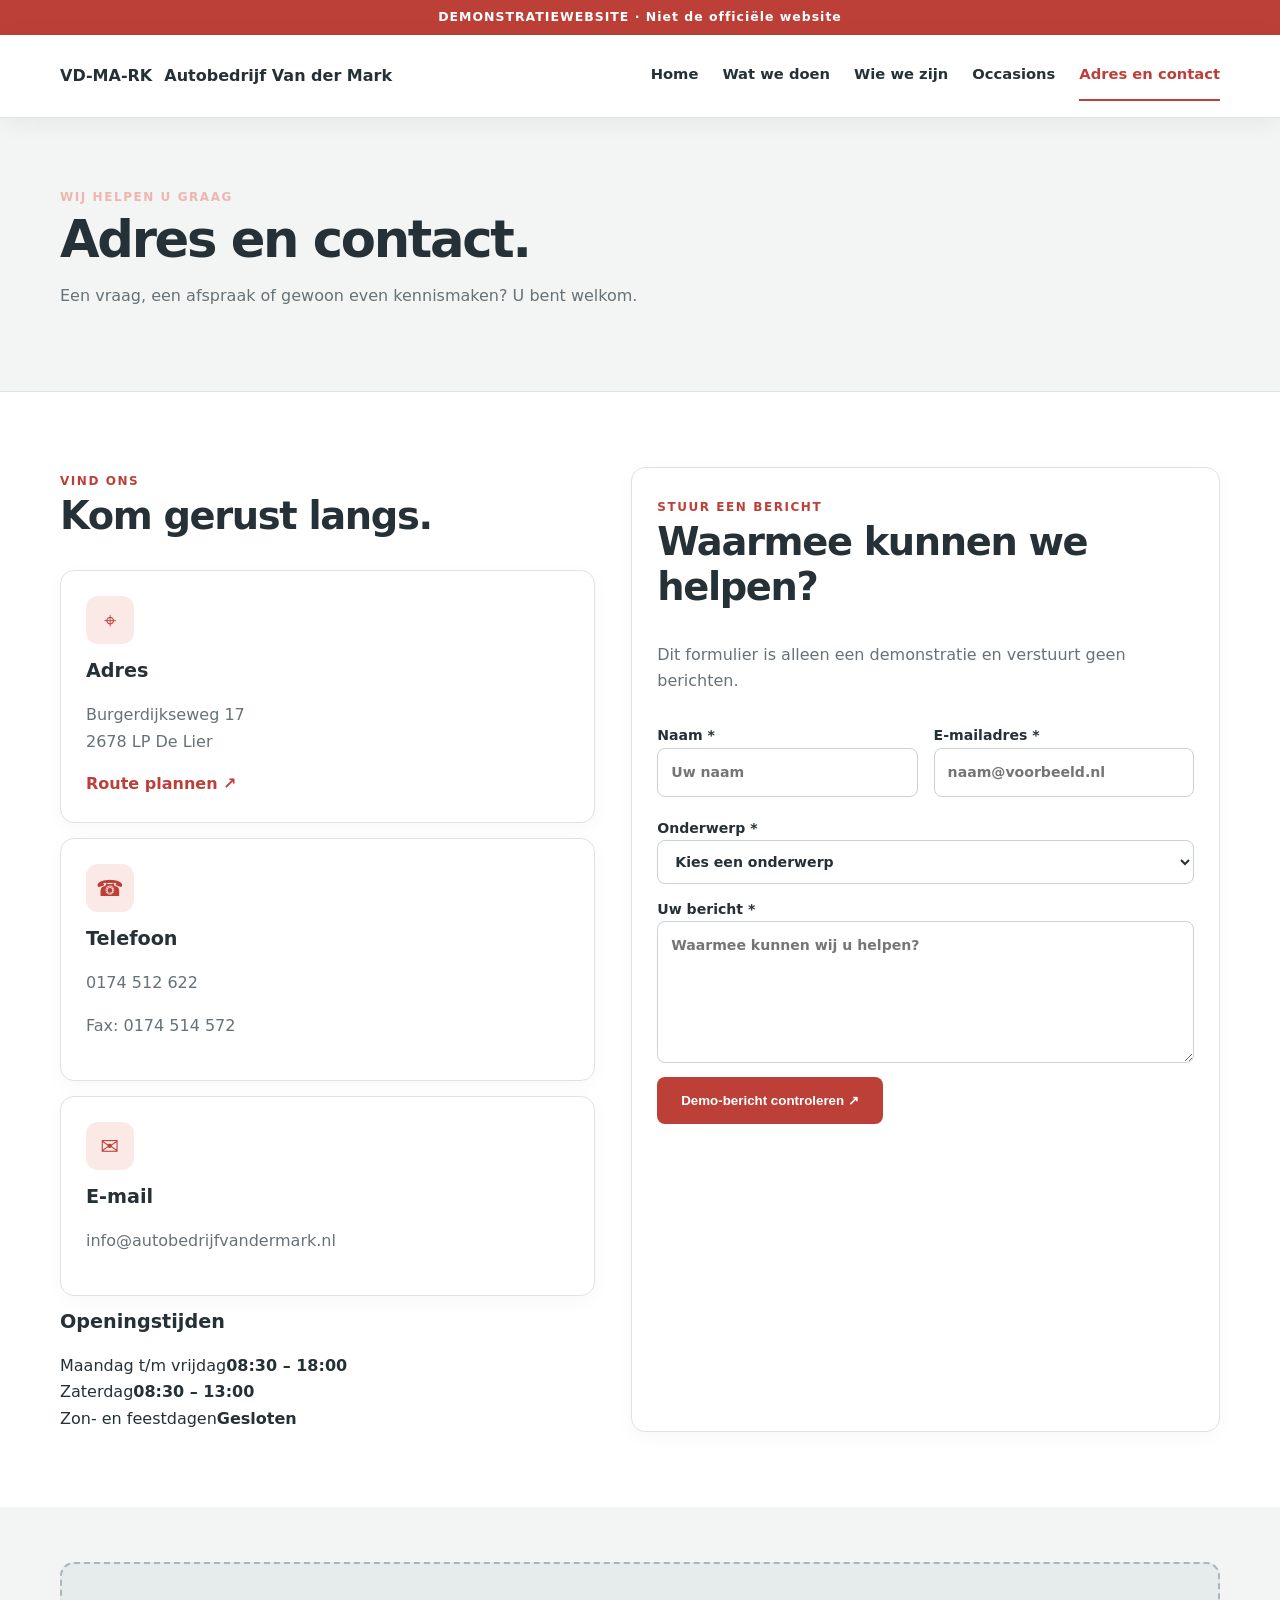
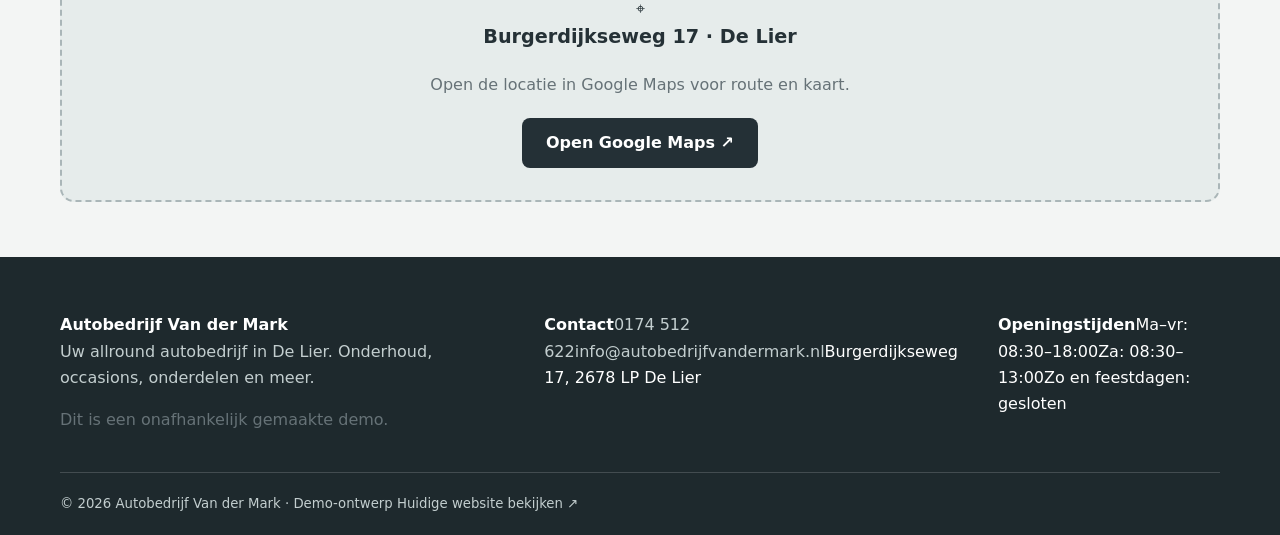
==== contact.html @ 601f4eec "Align header branding with Van der Mark yellow-black identity" ====
<!doctype html><html lang="nl"><head><meta charset="utf-8"><meta name="viewport" content="width=device-width,initial-scale=1"><meta name="description" content="Autobedrijf Van der Mark in De Lier: occasions, APK, onderhoud, auto-onderdelen en autodemontage. Demo-website."><title>Adres en contact | Autobedrijf Van der Mark – DEMO</title><link rel="stylesheet" href="css/style.css"><script src="js/main.js" defer></script></head><body><div class="demo-strip">DEMONSTRATIEWEBSITE · Niet de officiële website</div><header class="site-header"><div class="container header-inner"><a href="index.html" class="brand" aria-label="Autobedrijf Van der Mark, naar home"><span class="brand-logo">VD-MA-RK</span><span class="brand-tagline">Autobedrijf Van der Mark</span></a><button id="menu-toggle" class="menu-toggle" aria-controls="main-nav" aria-expanded="false" aria-label="Open navigatie"><span></span><span></span><span></span></button><nav id="main-nav" class="nav" aria-label="Hoofdnavigatie"><a href="index.html" class="">Home</a><a href="diensten.html" class="">Wat we doen</a><a href="over-ons.html" class="">Wie we zijn</a><a href="occasions.html" class="">Occasions</a><a href="contact.html" class="active">Adres en contact</a></nav></div></header><main id="main-content"><section class="page-hero"><div class="container"><span class="eyebrow light">WIJ HELPEN U GRAAG</span><h1>Adres en contact.</h1><p>Een vraag, een afspraak of gewoon even kennismaken? U bent welkom.</p></div></section><section class="section"><div class="container contact-grid"><div><span class="eyebrow">VIND ONS</span><h2>Kom gerust langs.</h2><div class="contact-detail"><span class="detail-icon">⌖</span><div><h3>Adres</h3><p>Burgerdijkseweg 17<br>2678 LP De Lier</p><a class="text-link" href="https://www.google.com/maps/search/?api=1&query=Burgerdijkseweg+17+2678+LP+De+Lier" target="_blank" rel="noopener noreferrer">Route plannen ↗</a></div></div><div class="contact-detail"><span class="detail-icon">☎</span><div><h3>Telefoon</h3><p><a href="tel:+31174512622">0174 512 622</a></p><p>Fax: 0174 514 572</p></div></div><div class="contact-detail"><span class="detail-icon">✉</span><div><h3>E-mail</h3><p><a href="mailto:info@autobedrijfvandermark.nl">info@autobedrijfvandermark.nl</a></p></div></div><div class="hours"><h3>Openingstijden</h3><div><span>Maandag t/m vrijdag</span><b>08:30 – 18:00</b></div><div><span>Zaterdag</span><b>08:30 – 13:00</b></div><div><span>Zon- en feestdagen</span><b>Gesloten</b></div></div></div><div class="form-panel"><span class="eyebrow">STUUR EEN BERICHT</span><h2>Waarmee kunnen we helpen?</h2><p>Dit formulier is alleen een demonstratie en verstuurt geen berichten.</p><form id="contact-form" novalidate><div class="form-row"><label>Naam *<input name="name" autocomplete="name" required minlength="2" placeholder="Uw naam"></label><label>E-mailadres *<input type="email" name="email" autocomplete="email" required placeholder="naam@voorbeeld.nl"></label></div><label>Onderwerp *<select name="subject" required><option value="">Kies een onderwerp</option><option>APK en onderhoud</option><option>Occasions</option><option>Onderdelen</option><option>Overig</option></select></label><label>Uw bericht *<textarea name="message" rows="5" required minlength="10" placeholder="Waarmee kunnen wij u helpen?"></textarea></label><button type="submit" class="btn btn-primary">Demo-bericht controleren ↗</button><p id="form-status" class="form-status" role="status" aria-live="polite"></p></form></div></div></section><section class="map-section"><div class="container"><div class="map-placeholder"><span>⌖</span><h3>Burgerdijkseweg 17 · De Lier</h3><p>Open de locatie in Google Maps voor route en kaart.</p><a class="btn btn-dark" href="https://www.google.com/maps/search/?api=1&query=Burgerdijkseweg+17+2678+LP+De+Lier" target="_blank" rel="noopener noreferrer">Open Google Maps ↗</a></div></div></section></main><footer class="footer"><div class="container footer-grid"><div><strong>Autobedrijf Van der Mark</strong><p>Uw allround autobedrijf in De Lier. Onderhoud, occasions, onderdelen en meer.</p><span class="muted">Dit is een onafhankelijk gemaakte demo.</span></div><div><strong>Contact</strong><a href="tel:+31174512622">0174 512 622</a><a href="mailto:info@autobedrijfvandermark.nl">info@autobedrijfvandermark.nl</a><span>Burgerdijkseweg 17, 2678 LP De Lier</span></div><div><strong>Openingstijden</strong><span>Ma–vr: 08:30–18:00</span><span>Za: 08:30–13:00</span><span>Zo en feestdagen: gesloten</span></div></div><div class="container footer-bottom">© <span id="year"></span> Autobedrijf Van der Mark · Demo-ontwerp <a href="https://www.autobedrijfvandermark.nl/" target="_blank" rel="noopener noreferrer">Huidige website bekijken ↗</a></div></footer></body></html>
---- css/style.css ----
:root{--red:#bd4038;--dark:#243036;--ink:#253136;--muted:#667277;--line:#dde3e2;--light:#f3f5f4;--white:#fff;--radius:14px}*{box-sizing:border-box}html{scroll-behavior:smooth}body{margin:0;color:var(--ink);background:#fff;font:16px/1.65 system-ui,-apple-system,Segoe UI,Arial,sans-serif}a{color:inherit;text-decoration:none}img{display:block;max-width:100%}h1,h2,h3,p{margin-top:0}h1,h2,h3{line-height:1.18}h1{font-size:clamp(2.4rem,5vw,4.6rem);letter-spacing:-.045em}h2{font-size:clamp(1.8rem,3vw,2.8rem);letter-spacing:-.035em}h3{font-size:1.2rem}p{color:var(--muted)}.container{width:min(1160px,calc(100% - 40px));margin-inline:auto}.demo-strip{background:var(--red);color:white;text-align:center;padding:7px 15px;font-size:.78rem;font-weight:700;letter-spacing:.08em}.site-header{position:sticky;top:0;z-index:20;background:white;border-bottom:1px solid var(--line);box-shadow:0 4px 22px #172a3010}.header-inner{display:flex;align-items:center;justify-content:space-between;gap:20px;min-height:82px}.brand{display:flex;align-items:center;gap:12px;font-weight:800;line-height:1.2}.brand-symbol{display:grid;place-items:center;width:42px;height:42px;border-radius:10px;background:var(--red);color:white;font-weight:900}.brand-text{max-width:220px}.nav{display:flex;align-items:center;gap:24px}.nav a{font-size:.92rem;font-weight:650;padding:12px 0;border-bottom:2px solid transparent}.nav a:hover,.nav a.active{color:var(--red);border-color:var(--red)}.menu-toggle{display:none;background:transparent;border:1px solid var(--line);border-radius:8px;padding:10px;cursor:pointer;font-size:1.3rem}.btn{display:inline-flex;align-items:center;justify-content:center;gap:8px;border-radius:8px;padding:13px 22px;font-weight:750;line-height:1.3;transition:transform .2s,background .2s,border-color .2s;border:2px solid transparent;cursor:pointer}.btn:hover{transform:translateY(-2px)}.btn-primary{background:var(--red);color:white}.btn-primary:hover{background:#9e302b}.btn-dark{background:var(--dark);color:white}.btn-white{background:white;color:var(--dark)}.btn-outline{border-color:#aab4b6;color:var(--dark)}.actions{display:flex;flex-wrap:wrap;gap:12px;margin-top:24px}.hero{background:linear-gradient(125deg,#243238,#34464a);color:white;overflow:hidden}.hero-inner{display:grid;grid-template-columns:1.08fr 1fr;gap:55px;align-items:center;padding-block:80px}.hero p,.hero .eyebrow{color:#d4dddd}.hero-art{background:#44565a;border-radius:18px;overflow:hidden;box-shadow:0 25px 60px #0004}.hero-art img{width:100%;height:100%;object-fit:cover}.hero-footer{padding:20px 0;border-top:1px solid #ffffff33;color:#e5ecec;font-size:.9rem}.eyebrow{text-transform:uppercase;letter-spacing:.13em;font-size:.75rem;font-weight:800;color:var(--red);margin-bottom:14px}.eyebrow.light{color:#f0b5ae}.page-hero{padding:65px 0;background:var(--light);border-bottom:1px solid var(--line)}.page-hero h1{font-size:clamp(2.2rem,4vw,3.6rem);margin-bottom:14px}.page-hero p{max-width:760px}.section{padding:75px 0}.section-muted{background:var(--light)}.section-head{display:flex;justify-content:space-between;align-items:end;gap:24px;margin-bottom:32px}.section-head p{max-width:660px}.services-grid,.features{display:grid;grid-template-columns:repeat(3,1fr);gap:22px}.service-card,.form-panel,.car-card,.contact-detail,.info-banner{background:white;border:1px solid var(--line);border-radius:var(--radius);padding:25px;box-shadow:0 5px 20px #172a3008}.service-card{transition:transform .2s,box-shadow .2s}.service-card:hover,.car-card:hover{transform:translateY(-3px);box-shadow:0 14px 32px #172a3018}.service-icon,.detail-icon{display:grid;place-items:center;background:#fbe9e6;color:var(--red);width:48px;height:48px;border-radius:12px;margin-bottom:16px;font-size:1.4rem}.text-link{color:var(--red);font-weight:800}.split,.split-section{display:grid;grid-template-columns:1fr 1fr;gap:55px;align-items:center}.split-visual{border-radius:var(--radius);overflow:hidden;background:var(--light)}.split-visual img{width:100%;object-fit:cover}.cta-band{background:var(--dark);color:white}.cta-band p{color:#d1dbdc}.cta-inner{display:flex;justify-content:space-between;align-items:center;gap:30px}.filters{display:grid;grid-template-columns:2fr 1fr 1fr 1fr;gap:16px;padding:24px;background:var(--light);border-radius:var(--radius);margin-bottom:24px}.filters label,.form-panel label{display:block;font-size:.88rem;font-weight:750;margin-bottom:6px}.filters input,.filters select,.form-panel input,.form-panel select,.form-panel textarea{width:100%;border:1px solid #c9d1d1;border-radius:8px;background:white;padding:12px 13px;color:var(--ink);font:inherit}.filters input:focus,.filters select:focus,.form-panel input:focus,.form-panel textarea:focus{outline:2px solid var(--red);outline-offset:2px}.results-count{font-weight:750;margin-bottom:20px}.car-grid{display:grid;grid-template-columns:repeat(3,1fr);gap:22px}.car-card{padding:0;overflow:hidden;transition:transform .2s,box-shadow .2s}.car-image{position:relative;background:var(--light)}.car-image img{width:100%;aspect-ratio:16/10;object-fit:cover}.car-image span{position:absolute;top:14px;left:14px;background:var(--red);color:white;font-size:.7rem;font-weight:800;letter-spacing:.08em;padding:5px 9px;border-radius:5px}.car-body{padding:22px}.car-meta{display:flex;flex-wrap:wrap;gap:9px;font-size:.82rem;color:var(--muted)}.car-meta span{background:var(--light);padding:4px 8px;border-radius:5px}.car-bottom{border-top:1px solid var(--line);margin-top:18px;padding-top:18px;display:flex;justify-content:space-between;align-items:center;gap:12px}.car-price{font-size:1.35rem}.car-bottom a{font-size:.85rem;color:var(--red);font-weight:750}.empty-state,.demo-notice,.info-banner{padding:18px 22px;background:#fff5ed;border:1px solid #efddcb;border-radius:10px;margin:20px 0}.contact-grid{display:grid;grid-template-columns:1fr 1.1fr;gap:36px}.contact-detail{margin-bottom:15px}.form-row{display:grid;grid-template-columns:1fr 1fr;gap:16px}.form-panel textarea{min-height:140px;resize:vertical}.form-panel label{margin-top:14px}.form-status{margin-top:12px;font-weight:700}.form-status.success{color:#237345}.form-status.error{color:#b3322b}.hours{width:100%;border-collapse:collapse}.hours td{padding:8px 0;border-bottom:1px solid var(--line)}.hours td:last-child{text-align:right}.map-section{padding:55px 0;background:var(--light)}.map-placeholder{min-height:240px;border:2px dashed #aab6b8;border-radius:var(--radius);display:grid;place-items:center;text-align:center;padding:30px;background:#e6eceb}.footer{background:#1e292d;color:white;padding-top:55px}.footer p,.footer a{color:#c3cecf}.footer a:hover{color:white}.footer-grid{display:grid;grid-template-columns:2fr 1fr 1fr;gap:40px;padding-bottom:38px}.footer-bottom{border-top:1px solid #ffffff2a;padding:20px 0;color:#c3cecf;font-size:.83rem}.muted{color:var(--muted)}@media(max-width:900px){.hero-inner,.split,.split-section,.contact-grid{grid-template-columns:1fr}.hero-inner{padding-block:55px}.services-grid,.car-grid,.features{grid-template-columns:repeat(2,1fr)}.filters{grid-template-columns:repeat(2,1fr)}.nav{gap:12px}.nav a{font-size:.82rem}}@media(max-width:680px){.container{width:min(100% - 28px,1160px)}.header-inner{min-height:70px}.menu-toggle{display:block}.nav{display:none;position:absolute;top:100%;left:0;right:0;background:white;box-shadow:0 15px 25px #0002;padding:18px 22px;flex-direction:column;align-items:stretch}.nav.open{display:flex}.nav a{font-size:1rem;padding:10px}.section{padding:48px 0}.services-grid,.car-grid,.features,.filters,.form-row,.footer-grid{grid-template-columns:1fr}.section-head,.cta-inner{display:block}.hero-inner{gap:25px}.hero h1{font-size:2.5rem}.page-hero{padding:45px 0}.footer-grid{gap:20px}.car-bottom{flex-wrap:wrap}}@media(prefers-reduced-motion:reduce){*,*::before,*::after{scroll-behavior:auto!important;transition:none!important;animation:none!important}}
/* Consistente beeldpresentatie: echte werkplaatsfoto's zonder overvolle pagina's */
.hero-art{aspect-ratio:725/360;display:flex;align-items:stretch}
.hero-art img{width:100%;height:100%;object-fit:cover;object-position:center}
.split-visual{aspect-ratio:725/380;display:flex;align-items:stretch;box-shadow:0 12px 32px #172a3012}
.split-visual img{width:100%;height:100%;object-fit:cover;object-position:center}
.editorial-photo{position:relative;overflow:hidden;border-radius:var(--radius);margin:0 0 34px;background:var(--light);box-shadow:0 12px 30px #172a3014}
.editorial-photo img{display:block;width:100%;height:clamp(220px,31vw,370px);object-fit:cover;object-position:center}
.editorial-photo-caption{position:absolute;left:0;right:0;bottom:0;padding:38px 30px 22px;background:linear-gradient(transparent,rgba(20,29,32,.85));color:#fff;display:flex;gap:8px;flex-direction:column}
.editorial-photo-caption strong{font-size:1.2rem;line-height:1.3}
.editorial-photo-caption span{color:#e5ebeb;font-size:.9rem}
@media(max-width:680px){.hero-art{aspect-ratio:725/300}.split-visual{aspect-ratio:725/340}.editorial-photo img{height:240px}.editorial-photo-caption{padding:32px 18px 16px}}
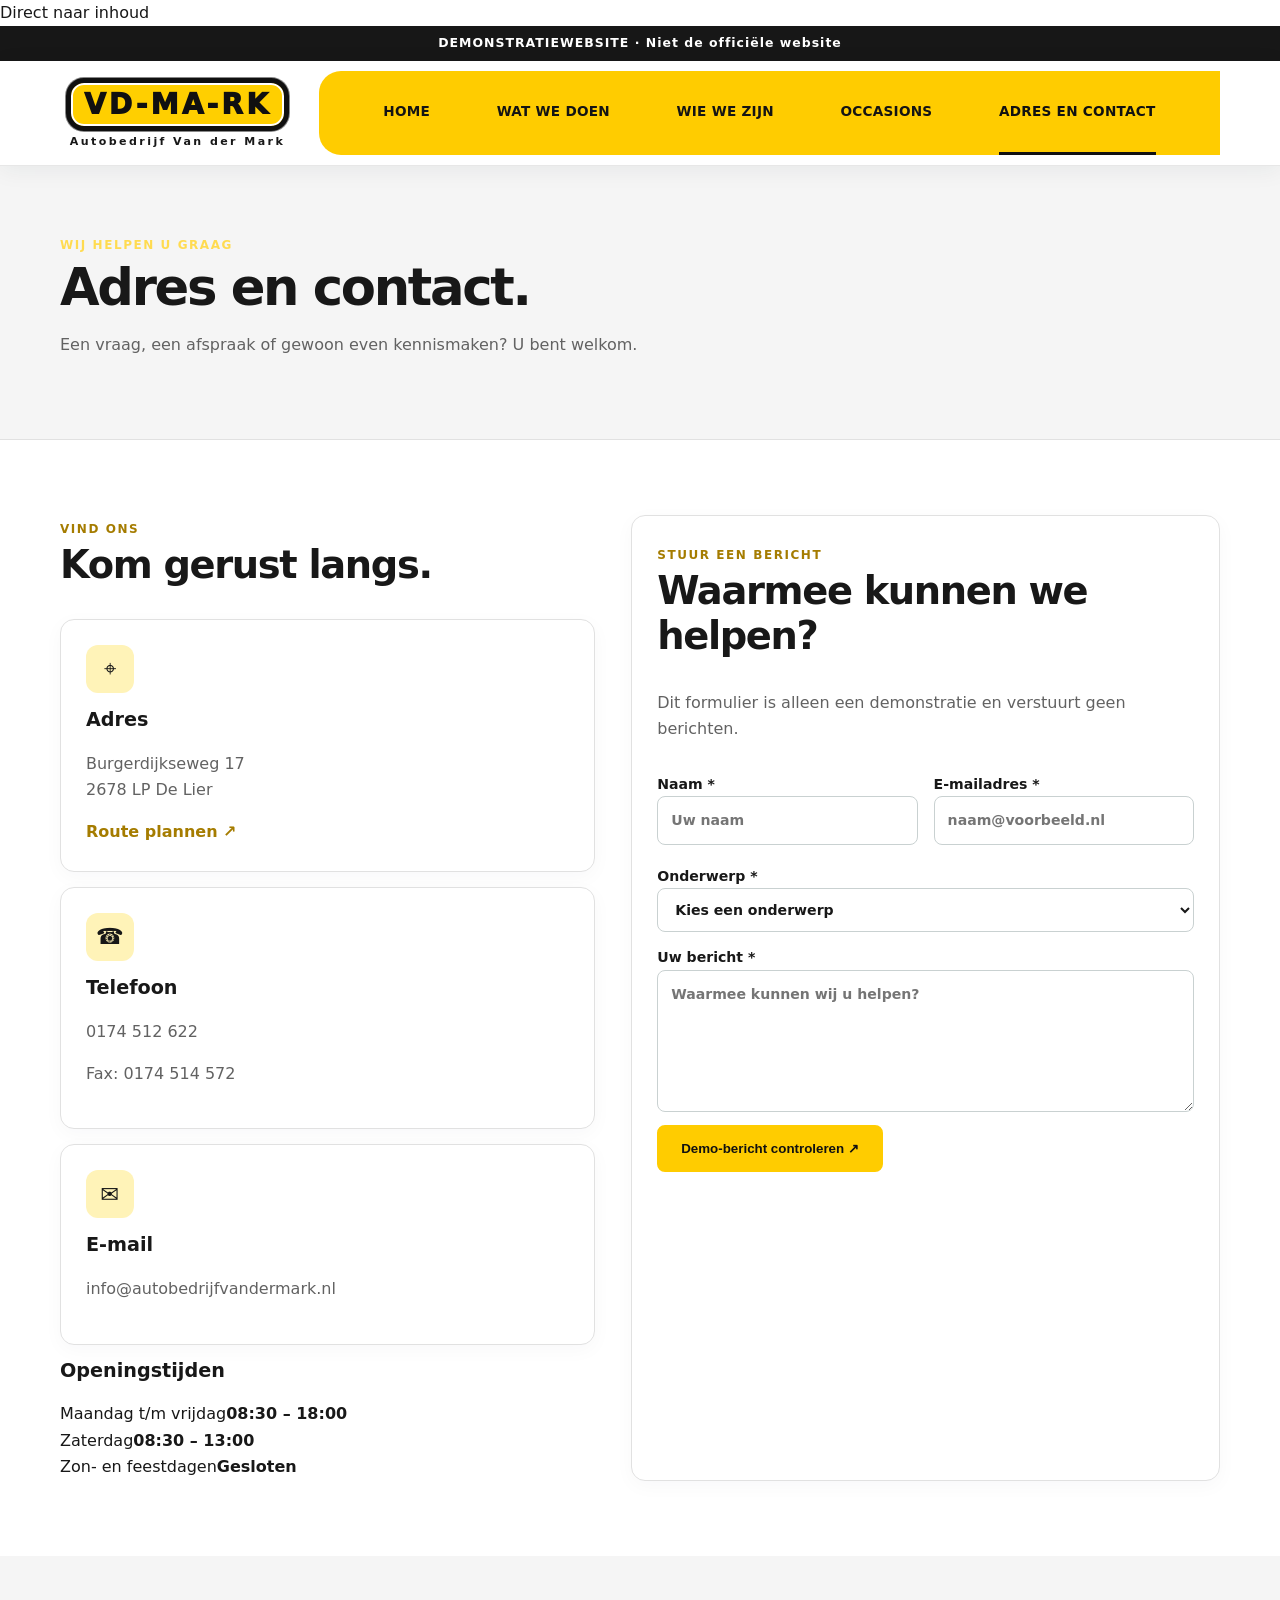
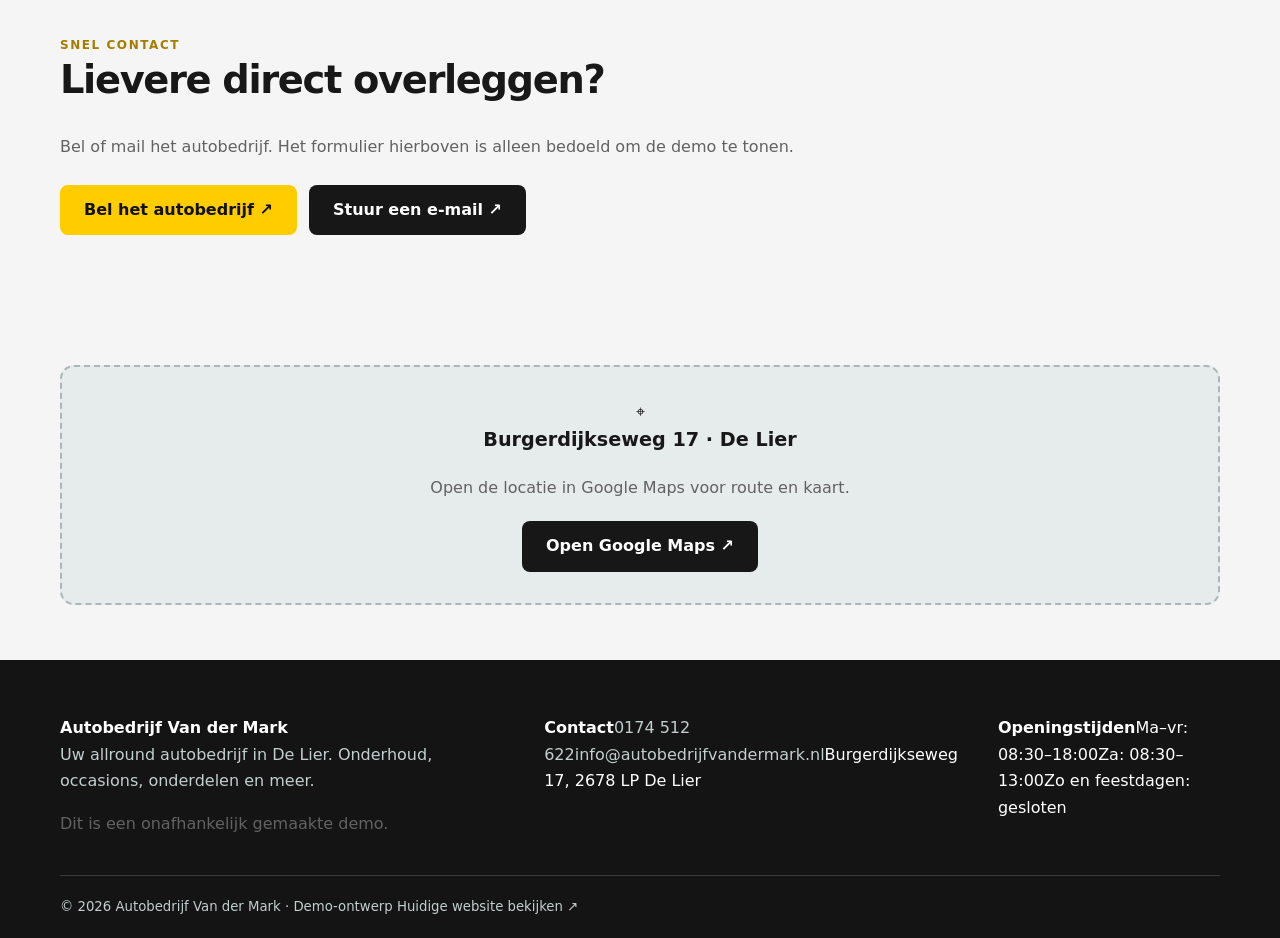
==== commit d3143905: "Refine customer demo page structure and calls to action" ====
--- a/contact.html
+++ b/contact.html
@@ -1 +1 @@
-<!doctype html><html lang="nl"><head><meta charset="utf-8"><meta name="viewport" content="width=device-width,initial-scale=1"><meta name="description" content="Autobedrijf Van der Mark in De Lier: occasions, APK, onderhoud, auto-onderdelen en autodemontage. Demo-website."><title>Adres en contact | Autobedrijf Van der Mark – DEMO</title><link rel="stylesheet" href="css/style.css"><script src="js/main.js" defer></script></head><body><div class="demo-strip">DEMONSTRATIEWEBSITE · Niet de officiële website</div><header class="site-header"><div class="container header-inner"><a href="index.html" class="brand" aria-label="Autobedrijf Van der Mark, naar home"><span class="brand-logo">VD-MA-RK</span><span class="brand-tagline">Autobedrijf Van der Mark</span></a><button id="menu-toggle" class="menu-toggle" aria-controls="main-nav" aria-expanded="false" aria-label="Open navigatie"><span></span><span></span><span></span></button><nav id="main-nav" class="nav" aria-label="Hoofdnavigatie"><a href="index.html" class="">Home</a><a href="diensten.html" class="">Wat we doen</a><a href="over-ons.html" class="">Wie we zijn</a><a href="occasions.html" class="">Occasions</a><a href="contact.html" class="active">Adres en contact</a></nav></div></header><main id="main-content"><section class="page-hero"><div class="container"><span class="eyebrow light">WIJ HELPEN U GRAAG</span><h1>Adres en contact.</h1><p>Een vraag, een afspraak of gewoon even kennismaken? U bent welkom.</p></div></section><section class="section"><div class="container contact-grid"><div><span class="eyebrow">VIND ONS</span><h2>Kom gerust langs.</h2><div class="contact-detail"><span class="detail-icon">⌖</span><div><h3>Adres</h3><p>Burgerdijkseweg 17<br>2678 LP De Lier</p><a class="text-link" href="https://www.google.com/maps/search/?api=1&query=Burgerdijkseweg+17+2678+LP+De+Lier" target="_blank" rel="noopener noreferrer">Route plannen ↗</a></div></div><div class="contact-detail"><span class="detail-icon">☎</span><div><h3>Telefoon</h3><p><a href="tel:+31174512622">0174 512 622</a></p><p>Fax: 0174 514 572</p></div></div><div class="contact-detail"><span class="detail-icon">✉</span><div><h3>E-mail</h3><p><a href="mailto:info@autobedrijfvandermark.nl">info@autobedrijfvandermark.nl</a></p></div></div><div class="hours"><h3>Openingstijden</h3><div><span>Maandag t/m vrijdag</span><b>08:30 – 18:00</b></div><div><span>Zaterdag</span><b>08:30 – 13:00</b></div><div><span>Zon- en feestdagen</span><b>Gesloten</b></div></div></div><div class="form-panel"><span class="eyebrow">STUUR EEN BERICHT</span><h2>Waarmee kunnen we helpen?</h2><p>Dit formulier is alleen een demonstratie en verstuurt geen berichten.</p><form id="contact-form" novalidate><div class="form-row"><label>Naam *<input name="name" autocomplete="name" required minlength="2" placeholder="Uw naam"></label><label>E-mailadres *<input type="email" name="email" autocomplete="email" required placeholder="naam@voorbeeld.nl"></label></div><label>Onderwerp *<select name="subject" required><option value="">Kies een onderwerp</option><option>APK en onderhoud</option><option>Occasions</option><option>Onderdelen</option><option>Overig</option></select></label><label>Uw bericht *<textarea name="message" rows="5" required minlength="10" placeholder="Waarmee kunnen wij u helpen?"></textarea></label><button type="submit" class="btn btn-primary">Demo-bericht controleren ↗</button><p id="form-status" class="form-status" role="status" aria-live="polite"></p></form></div></div></section><section class="map-section"><div class="container"><div class="map-placeholder"><span>⌖</span><h3>Burgerdijkseweg 17 · De Lier</h3><p>Open de locatie in Google Maps voor route en kaart.</p><a class="btn btn-dark" href="https://www.google.com/maps/search/?api=1&query=Burgerdijkseweg+17+2678+LP+De+Lier" target="_blank" rel="noopener noreferrer">Open Google Maps ↗</a></div></div></section></main><footer class="footer"><div class="container footer-grid"><div><strong>Autobedrijf Van der Mark</strong><p>Uw allround autobedrijf in De Lier. Onderhoud, occasions, onderdelen en meer.</p><span class="muted">Dit is een onafhankelijk gemaakte demo.</span></div><div><strong>Contact</strong><a href="tel:+31174512622">0174 512 622</a><a href="mailto:info@autobedrijfvandermark.nl">info@autobedrijfvandermark.nl</a><span>Burgerdijkseweg 17, 2678 LP De Lier</span></div><div><strong>Openingstijden</strong><span>Ma–vr: 08:30–18:00</span><span>Za: 08:30–13:00</span><span>Zo en feestdagen: gesloten</span></div></div><div class="container footer-bottom">© <span id="year"></span> Autobedrijf Van der Mark · Demo-ontwerp <a href="https://www.autobedrijfvandermark.nl/" target="_blank" rel="noopener noreferrer">Huidige website bekijken ↗</a></div></footer></body></html>+<!doctype html><html lang="nl"><head><meta charset="utf-8"><meta name="viewport" content="width=device-width,initial-scale=1"><meta name="description" content="Autobedrijf Van der Mark in De Lier: occasions, APK, onderhoud, auto-onderdelen en autodemontage. Demo-website."><title>Adres en contact | Autobedrijf Van der Mark – DEMO</title><link rel="stylesheet" href="css/style.css"><script src="js/main.js" defer></script></head><body><a class="skip-link" href="#main-content">Direct naar inhoud</a><div class="demo-strip">DEMONSTRATIEWEBSITE · Niet de officiële website</div><header class="site-header"><div class="container header-inner"><a href="index.html" class="brand" aria-label="Autobedrijf Van der Mark, naar home"><span class="brand-logo">VD-MA-RK</span><span class="brand-tagline">Autobedrijf Van der Mark</span></a><button id="menu-toggle" class="menu-toggle" aria-controls="main-nav" aria-expanded="false" aria-label="Open navigatie"><span></span><span></span><span></span></button><nav id="main-nav" class="nav" aria-label="Hoofdnavigatie"><a href="index.html" class="">Home</a><a href="diensten.html" class="">Wat we doen</a><a href="over-ons.html" class="">Wie we zijn</a><a href="occasions.html" class="">Occasions</a><a href="contact.html" class="active">Adres en contact</a></nav></div></header><main id="main-content"><section class="page-hero"><div class="container"><span class="eyebrow light">WIJ HELPEN U GRAAG</span><h1>Adres en contact.</h1><p>Een vraag, een afspraak of gewoon even kennismaken? U bent welkom.</p></div></section><section class="section"><div class="container contact-grid"><div><span class="eyebrow">VIND ONS</span><h2>Kom gerust langs.</h2><div class="contact-detail"><span class="detail-icon">⌖</span><div><h3>Adres</h3><p>Burgerdijkseweg 17<br>2678 LP De Lier</p><a class="text-link" href="https://www.google.com/maps/search/?api=1&query=Burgerdijkseweg+17+2678+LP+De+Lier" target="_blank" rel="noopener noreferrer">Route plannen ↗</a></div></div><div class="contact-detail"><span class="detail-icon">☎</span><div><h3>Telefoon</h3><p><a href="tel:+31174512622">0174 512 622</a></p><p>Fax: 0174 514 572</p></div></div><div class="contact-detail"><span class="detail-icon">✉</span><div><h3>E-mail</h3><p><a href="mailto:info@autobedrijfvandermark.nl">info@autobedrijfvandermark.nl</a></p></div></div><div class="hours"><h3>Openingstijden</h3><div><span>Maandag t/m vrijdag</span><b>08:30 – 18:00</b></div><div><span>Zaterdag</span><b>08:30 – 13:00</b></div><div><span>Zon- en feestdagen</span><b>Gesloten</b></div></div></div><div class="form-panel"><span class="eyebrow">STUUR EEN BERICHT</span><h2>Waarmee kunnen we helpen?</h2><p>Dit formulier is alleen een demonstratie en verstuurt geen berichten.</p><form id="contact-form" novalidate><div class="form-row"><label>Naam *<input name="name" autocomplete="name" required minlength="2" placeholder="Uw naam"></label><label>E-mailadres *<input type="email" name="email" autocomplete="email" required placeholder="naam@voorbeeld.nl"></label></div><label>Onderwerp *<select name="subject" required><option value="">Kies een onderwerp</option><option>APK en onderhoud</option><option>Occasions</option><option>Onderdelen</option><option>Overig</option></select></label><label>Uw bericht *<textarea name="message" rows="5" required minlength="10" placeholder="Waarmee kunnen wij u helpen?"></textarea></label><button type="submit" class="btn btn-primary">Demo-bericht controleren ↗</button><p id="form-status" class="form-status" role="status" aria-live="polite"></p></form></div></div></section><section class="section section-muted"><div class="container contact-next"><div><span class="eyebrow">SNEL CONTACT</span><h2>Lievere direct overleggen?</h2><p>Bel of mail het autobedrijf. Het formulier hierboven is alleen bedoeld om de demo te tonen.</p></div><div class="actions"><a class="btn btn-primary" href="tel:+31174512622">Bel het autobedrijf ↗</a><a class="btn btn-dark" href="mailto:info@autobedrijfvandermark.nl">Stuur een e-mail ↗</a></div></div></section><section class="map-section"><div class="container"><div class="map-placeholder"><span>⌖</span><h3>Burgerdijkseweg 17 · De Lier</h3><p>Open de locatie in Google Maps voor route en kaart.</p><a class="btn btn-dark" href="https://www.google.com/maps/search/?api=1&query=Burgerdijkseweg+17+2678+LP+De+Lier" target="_blank" rel="noopener noreferrer">Open Google Maps ↗</a></div></div></section></main><footer class="footer"><div class="container footer-grid"><div><strong>Autobedrijf Van der Mark</strong><p>Uw allround autobedrijf in De Lier. Onderhoud, occasions, onderdelen en meer.</p><span class="muted">Dit is een onafhankelijk gemaakte demo.</span></div><div><strong>Contact</strong><a href="tel:+31174512622">0174 512 622</a><a href="mailto:info@autobedrijfvandermark.nl">info@autobedrijfvandermark.nl</a><span>Burgerdijkseweg 17, 2678 LP De Lier</span></div><div><strong>Openingstijden</strong><span>Ma–vr: 08:30–18:00</span><span>Za: 08:30–13:00</span><span>Zo en feestdagen: gesloten</span></div></div><div class="container footer-bottom">© <span id="year"></span> Autobedrijf Van der Mark · Demo-ontwerp <a href="https://www.autobedrijfvandermark.nl/" target="_blank" rel="noopener noreferrer">Huidige website bekijken ↗</a></div></footer></body></html>
--- a/css/style.css
+++ b/css/style.css
@@ -1,12 +1,1080 @@
-:root{--red:#bd4038;--dark:#243036;--ink:#253136;--muted:#667277;--line:#dde3e2;--light:#f3f5f4;--white:#fff;--radius:14px}*{box-sizing:border-box}html{scroll-behavior:smooth}body{margin:0;color:var(--ink);background:#fff;font:16px/1.65 system-ui,-apple-system,Segoe UI,Arial,sans-serif}a{color:inherit;text-decoration:none}img{display:block;max-width:100%}h1,h2,h3,p{margin-top:0}h1,h2,h3{line-height:1.18}h1{font-size:clamp(2.4rem,5vw,4.6rem);letter-spacing:-.045em}h2{font-size:clamp(1.8rem,3vw,2.8rem);letter-spacing:-.035em}h3{font-size:1.2rem}p{color:var(--muted)}.container{width:min(1160px,calc(100% - 40px));margin-inline:auto}.demo-strip{background:var(--red);color:white;text-align:center;padding:7px 15px;font-size:.78rem;font-weight:700;letter-spacing:.08em}.site-header{position:sticky;top:0;z-index:20;background:white;border-bottom:1px solid var(--line);box-shadow:0 4px 22px #172a3010}.header-inner{display:flex;align-items:center;justify-content:space-between;gap:20px;min-height:82px}.brand{display:flex;align-items:center;gap:12px;font-weight:800;line-height:1.2}.brand-symbol{display:grid;place-items:center;width:42px;height:42px;border-radius:10px;background:var(--red);color:white;font-weight:900}.brand-text{max-width:220px}.nav{display:flex;align-items:center;gap:24px}.nav a{font-size:.92rem;font-weight:650;padding:12px 0;border-bottom:2px solid transparent}.nav a:hover,.nav a.active{color:var(--red);border-color:var(--red)}.menu-toggle{display:none;background:transparent;border:1px solid var(--line);border-radius:8px;padding:10px;cursor:pointer;font-size:1.3rem}.btn{display:inline-flex;align-items:center;justify-content:center;gap:8px;border-radius:8px;padding:13px 22px;font-weight:750;line-height:1.3;transition:transform .2s,background .2s,border-color .2s;border:2px solid transparent;cursor:pointer}.btn:hover{transform:translateY(-2px)}.btn-primary{background:var(--red);color:white}.btn-primary:hover{background:#9e302b}.btn-dark{background:var(--dark);color:white}.btn-white{background:white;color:var(--dark)}.btn-outline{border-color:#aab4b6;color:var(--dark)}.actions{display:flex;flex-wrap:wrap;gap:12px;margin-top:24px}.hero{background:linear-gradient(125deg,#243238,#34464a);color:white;overflow:hidden}.hero-inner{display:grid;grid-template-columns:1.08fr 1fr;gap:55px;align-items:center;padding-block:80px}.hero p,.hero .eyebrow{color:#d4dddd}.hero-art{background:#44565a;border-radius:18px;overflow:hidden;box-shadow:0 25px 60px #0004}.hero-art img{width:100%;height:100%;object-fit:cover}.hero-footer{padding:20px 0;border-top:1px solid #ffffff33;color:#e5ecec;font-size:.9rem}.eyebrow{text-transform:uppercase;letter-spacing:.13em;font-size:.75rem;font-weight:800;color:var(--red);margin-bottom:14px}.eyebrow.light{color:#f0b5ae}.page-hero{padding:65px 0;background:var(--light);border-bottom:1px solid var(--line)}.page-hero h1{font-size:clamp(2.2rem,4vw,3.6rem);margin-bottom:14px}.page-hero p{max-width:760px}.section{padding:75px 0}.section-muted{background:var(--light)}.section-head{display:flex;justify-content:space-between;align-items:end;gap:24px;margin-bottom:32px}.section-head p{max-width:660px}.services-grid,.features{display:grid;grid-template-columns:repeat(3,1fr);gap:22px}.service-card,.form-panel,.car-card,.contact-detail,.info-banner{background:white;border:1px solid var(--line);border-radius:var(--radius);padding:25px;box-shadow:0 5px 20px #172a3008}.service-card{transition:transform .2s,box-shadow .2s}.service-card:hover,.car-card:hover{transform:translateY(-3px);box-shadow:0 14px 32px #172a3018}.service-icon,.detail-icon{display:grid;place-items:center;background:#fbe9e6;color:var(--red);width:48px;height:48px;border-radius:12px;margin-bottom:16px;font-size:1.4rem}.text-link{color:var(--red);font-weight:800}.split,.split-section{display:grid;grid-template-columns:1fr 1fr;gap:55px;align-items:center}.split-visual{border-radius:var(--radius);overflow:hidden;background:var(--light)}.split-visual img{width:100%;object-fit:cover}.cta-band{background:var(--dark);color:white}.cta-band p{color:#d1dbdc}.cta-inner{display:flex;justify-content:space-between;align-items:center;gap:30px}.filters{display:grid;grid-template-columns:2fr 1fr 1fr 1fr;gap:16px;padding:24px;background:var(--light);border-radius:var(--radius);margin-bottom:24px}.filters label,.form-panel label{display:block;font-size:.88rem;font-weight:750;margin-bottom:6px}.filters input,.filters select,.form-panel input,.form-panel select,.form-panel textarea{width:100%;border:1px solid #c9d1d1;border-radius:8px;background:white;padding:12px 13px;color:var(--ink);font:inherit}.filters input:focus,.filters select:focus,.form-panel input:focus,.form-panel textarea:focus{outline:2px solid var(--red);outline-offset:2px}.results-count{font-weight:750;margin-bottom:20px}.car-grid{display:grid;grid-template-columns:repeat(3,1fr);gap:22px}.car-card{padding:0;overflow:hidden;transition:transform .2s,box-shadow .2s}.car-image{position:relative;background:var(--light)}.car-image img{width:100%;aspect-ratio:16/10;object-fit:cover}.car-image span{position:absolute;top:14px;left:14px;background:var(--red);color:white;font-size:.7rem;font-weight:800;letter-spacing:.08em;padding:5px 9px;border-radius:5px}.car-body{padding:22px}.car-meta{display:flex;flex-wrap:wrap;gap:9px;font-size:.82rem;color:var(--muted)}.car-meta span{background:var(--light);padding:4px 8px;border-radius:5px}.car-bottom{border-top:1px solid var(--line);margin-top:18px;padding-top:18px;display:flex;justify-content:space-between;align-items:center;gap:12px}.car-price{font-size:1.35rem}.car-bottom a{font-size:.85rem;color:var(--red);font-weight:750}.empty-state,.demo-notice,.info-banner{padding:18px 22px;background:#fff5ed;border:1px solid #efddcb;border-radius:10px;margin:20px 0}.contact-grid{display:grid;grid-template-columns:1fr 1.1fr;gap:36px}.contact-detail{margin-bottom:15px}.form-row{display:grid;grid-template-columns:1fr 1fr;gap:16px}.form-panel textarea{min-height:140px;resize:vertical}.form-panel label{margin-top:14px}.form-status{margin-top:12px;font-weight:700}.form-status.success{color:#237345}.form-status.error{color:#b3322b}.hours{width:100%;border-collapse:collapse}.hours td{padding:8px 0;border-bottom:1px solid var(--line)}.hours td:last-child{text-align:right}.map-section{padding:55px 0;background:var(--light)}.map-placeholder{min-height:240px;border:2px dashed #aab6b8;border-radius:var(--radius);display:grid;place-items:center;text-align:center;padding:30px;background:#e6eceb}.footer{background:#1e292d;color:white;padding-top:55px}.footer p,.footer a{color:#c3cecf}.footer a:hover{color:white}.footer-grid{display:grid;grid-template-columns:2fr 1fr 1fr;gap:40px;padding-bottom:38px}.footer-bottom{border-top:1px solid #ffffff2a;padding:20px 0;color:#c3cecf;font-size:.83rem}.muted{color:var(--muted)}@media(max-width:900px){.hero-inner,.split,.split-section,.contact-grid{grid-template-columns:1fr}.hero-inner{padding-block:55px}.services-grid,.car-grid,.features{grid-template-columns:repeat(2,1fr)}.filters{grid-template-columns:repeat(2,1fr)}.nav{gap:12px}.nav a{font-size:.82rem}}@media(max-width:680px){.container{width:min(100% - 28px,1160px)}.header-inner{min-height:70px}.menu-toggle{display:block}.nav{display:none;position:absolute;top:100%;left:0;right:0;background:white;box-shadow:0 15px 25px #0002;padding:18px 22px;flex-direction:column;align-items:stretch}.nav.open{display:flex}.nav a{font-size:1rem;padding:10px}.section{padding:48px 0}.services-grid,.car-grid,.features,.filters,.form-row,.footer-grid{grid-template-columns:1fr}.section-head,.cta-inner{display:block}.hero-inner{gap:25px}.hero h1{font-size:2.5rem}.page-hero{padding:45px 0}.footer-grid{gap:20px}.car-bottom{flex-wrap:wrap}}@media(prefers-reduced-motion:reduce){*,*::before,*::after{scroll-behavior:auto!important;transition:none!important;animation:none!important}}
+:root {
+    --red: #bd4038;
+    --dark: #243036;
+    --ink: #253136;
+    --muted: #667277;
+    --line: #dde3e2;
+    --light: #f3f5f4;
+    --white: #fff;
+    --radius: 14px
+}
+
+* {
+    box-sizing: border-box
+}
+
+html {
+    scroll-behavior: smooth
+}
+
+body {
+    margin: 0;
+    color: var(--ink);
+    background: #fff;
+    font: 16px/1.65 system-ui, -apple-system, Segoe UI, Arial, sans-serif
+}
+
+a {
+    color: inherit;
+    text-decoration: none
+}
+
+img {
+    display: block;
+    max-width: 100%
+}
+
+h1,
+h2,
+h3,
+p {
+    margin-top: 0
+}
+
+h1,
+h2,
+h3 {
+    line-height: 1.18
+}
+
+h1 {
+    font-size: clamp(2.4rem, 5vw, 4.6rem);
+    letter-spacing: -.045em
+}
+
+h2 {
+    font-size: clamp(1.8rem, 3vw, 2.8rem);
+    letter-spacing: -.035em
+}
+
+h3 {
+    font-size: 1.2rem
+}
+
+p {
+    color: var(--muted)
+}
+
+.container {
+    width: min(1160px, calc(100% - 40px));
+    margin-inline: auto
+}
+
+.demo-strip {
+    background: var(--red);
+    color: white;
+    text-align: center;
+    padding: 7px 15px;
+    font-size: .78rem;
+    font-weight: 700;
+    letter-spacing: .08em
+}
+
+.site-header {
+    position: sticky;
+    top: 0;
+    z-index: 20;
+    background: white;
+    border-bottom: 1px solid var(--line);
+    box-shadow: 0 4px 22px #172a3010
+}
+
+.header-inner {
+    display: flex;
+    align-items: center;
+    justify-content: space-between;
+    gap: 20px;
+    min-height: 82px
+}
+
+.brand {
+    display: flex;
+    align-items: center;
+    gap: 12px;
+    font-weight: 800;
+    line-height: 1.2
+}
+
+.brand-symbol {
+    display: grid;
+    place-items: center;
+    width: 42px;
+    height: 42px;
+    border-radius: 10px;
+    background: var(--red);
+    color: white;
+    font-weight: 900
+}
+
+.brand-text {
+    max-width: 220px
+}
+
+.nav {
+    display: flex;
+    align-items: center;
+    gap: 24px
+}
+
+.nav a {
+    font-size: .92rem;
+    font-weight: 650;
+    padding: 12px 0;
+    border-bottom: 2px solid transparent
+}
+
+.nav a:hover,
+.nav a.active {
+    color: var(--red);
+    border-color: var(--red)
+}
+
+.menu-toggle {
+    display: none;
+    background: transparent;
+    border: 1px solid var(--line);
+    border-radius: 8px;
+    padding: 10px;
+    cursor: pointer;
+    font-size: 1.3rem
+}
+
+.btn {
+    display: inline-flex;
+    align-items: center;
+    justify-content: center;
+    gap: 8px;
+    border-radius: 8px;
+    padding: 13px 22px;
+    font-weight: 750;
+    line-height: 1.3;
+    transition: transform .2s, background .2s, border-color .2s;
+    border: 2px solid transparent;
+    cursor: pointer
+}
+
+.btn:hover {
+    transform: translateY(-2px)
+}
+
+.btn-primary {
+    background: var(--red);
+    color: white
+}
+
+.btn-primary:hover {
+    background: #9e302b
+}
+
+.btn-dark {
+    background: var(--dark);
+    color: white
+}
+
+.btn-white {
+    background: white;
+    color: var(--dark)
+}
+
+.btn-outline {
+    border-color: #aab4b6;
+    color: var(--dark)
+}
+
+.actions {
+    display: flex;
+    flex-wrap: wrap;
+    gap: 12px;
+    margin-top: 24px
+}
+
+.hero {
+    background: linear-gradient(125deg, #243238, #34464a);
+    color: white;
+    overflow: hidden
+}
+
+.hero-inner {
+    display: grid;
+    grid-template-columns: 1.08fr 1fr;
+    gap: 55px;
+    align-items: center;
+    padding-block: 80px
+}
+
+.hero p,
+.hero .eyebrow {
+    color: #d4dddd
+}
+
+.hero-art {
+    background: #44565a;
+    border-radius: 18px;
+    overflow: hidden;
+    box-shadow: 0 25px 60px #0004
+}
+
+.hero-art img {
+    width: 100%;
+    height: 100%;
+    object-fit: cover
+}
+
+.hero-footer {
+    padding: 20px 0;
+    border-top: 1px solid #ffffff33;
+    color: #e5ecec;
+    font-size: .9rem
+}
+
+.eyebrow {
+    text-transform: uppercase;
+    letter-spacing: .13em;
+    font-size: .75rem;
+    font-weight: 800;
+    color: var(--red);
+    margin-bottom: 14px
+}
+
+.eyebrow.light {
+    color: #f0b5ae
+}
+
+.page-hero {
+    padding: 65px 0;
+    background: var(--light);
+    border-bottom: 1px solid var(--line)
+}
+
+.page-hero h1 {
+    font-size: clamp(2.2rem, 4vw, 3.6rem);
+    margin-bottom: 14px
+}
+
+.page-hero p {
+    max-width: 760px
+}
+
+.section {
+    padding: 75px 0
+}
+
+.section-muted {
+    background: var(--light)
+}
+
+.section-head {
+    display: flex;
+    justify-content: space-between;
+    align-items: end;
+    gap: 24px;
+    margin-bottom: 32px
+}
+
+.section-head p {
+    max-width: 660px
+}
+
+.services-grid,
+.features {
+    display: grid;
+    grid-template-columns: repeat(3, 1fr);
+    gap: 22px
+}
+
+.service-card,
+.form-panel,
+.car-card,
+.contact-detail,
+.info-banner {
+    background: white;
+    border: 1px solid var(--line);
+    border-radius: var(--radius);
+    padding: 25px;
+    box-shadow: 0 5px 20px #172a3008
+}
+
+.service-card {
+    transition: transform .2s, box-shadow .2s
+}
+
+.service-card:hover,
+.car-card:hover {
+    transform: translateY(-3px);
+    box-shadow: 0 14px 32px #172a3018
+}
+
+.service-icon,
+.detail-icon {
+    display: grid;
+    place-items: center;
+    background: #fbe9e6;
+    color: var(--red);
+    width: 48px;
+    height: 48px;
+    border-radius: 12px;
+    margin-bottom: 16px;
+    font-size: 1.4rem
+}
+
+.text-link {
+    color: var(--red);
+    font-weight: 800
+}
+
+.split,
+.split-section {
+    display: grid;
+    grid-template-columns: 1fr 1fr;
+    gap: 55px;
+    align-items: center
+}
+
+.split-visual {
+    border-radius: var(--radius);
+    overflow: hidden;
+    background: var(--light)
+}
+
+.split-visual img {
+    width: 100%;
+    object-fit: cover
+}
+
+.cta-band {
+    background: var(--dark);
+    color: white
+}
+
+.cta-band p {
+    color: #d1dbdc
+}
+
+.cta-inner {
+    display: flex;
+    justify-content: space-between;
+    align-items: center;
+    gap: 30px
+}
+
+.filters {
+    display: grid;
+    grid-template-columns: 2fr 1fr 1fr 1fr;
+    gap: 16px;
+    padding: 24px;
+    background: var(--light);
+    border-radius: var(--radius);
+    margin-bottom: 24px
+}
+
+.filters label,
+.form-panel label {
+    display: block;
+    font-size: .88rem;
+    font-weight: 750;
+    margin-bottom: 6px
+}
+
+.filters input,
+.filters select,
+.form-panel input,
+.form-panel select,
+.form-panel textarea {
+    width: 100%;
+    border: 1px solid #c9d1d1;
+    border-radius: 8px;
+    background: white;
+    padding: 12px 13px;
+    color: var(--ink);
+    font: inherit
+}
+
+.filters input:focus,
+.filters select:focus,
+.form-panel input:focus,
+.form-panel textarea:focus {
+    outline: 2px solid var(--red);
+    outline-offset: 2px
+}
+
+.results-count {
+    font-weight: 750;
+    margin-bottom: 20px
+}
+
+.car-grid {
+    display: grid;
+    grid-template-columns: repeat(3, 1fr);
+    gap: 22px
+}
+
+.car-card {
+    padding: 0;
+    overflow: hidden;
+    transition: transform .2s, box-shadow .2s
+}
+
+.car-image {
+    position: relative;
+    background: var(--light)
+}
+
+.car-image img {
+    width: 100%;
+    aspect-ratio: 16/10;
+    object-fit: cover
+}
+
+.car-image span {
+    position: absolute;
+    top: 14px;
+    left: 14px;
+    background: var(--red);
+    color: white;
+    font-size: .7rem;
+    font-weight: 800;
+    letter-spacing: .08em;
+    padding: 5px 9px;
+    border-radius: 5px
+}
+
+.car-body {
+    padding: 22px
+}
+
+.car-meta {
+    display: flex;
+    flex-wrap: wrap;
+    gap: 9px;
+    font-size: .82rem;
+    color: var(--muted)
+}
+
+.car-meta span {
+    background: var(--light);
+    padding: 4px 8px;
+    border-radius: 5px
+}
+
+.car-bottom {
+    border-top: 1px solid var(--line);
+    margin-top: 18px;
+    padding-top: 18px;
+    display: flex;
+    justify-content: space-between;
+    align-items: center;
+    gap: 12px
+}
+
+.car-price {
+    font-size: 1.35rem
+}
+
+.car-bottom a {
+    font-size: .85rem;
+    color: var(--red);
+    font-weight: 750
+}
+
+.empty-state,
+.demo-notice,
+.info-banner {
+    padding: 18px 22px;
+    background: #fff5ed;
+    border: 1px solid #efddcb;
+    border-radius: 10px;
+    margin: 20px 0
+}
+
+.contact-grid {
+    display: grid;
+    grid-template-columns: 1fr 1.1fr;
+    gap: 36px
+}
+
+.contact-detail {
+    margin-bottom: 15px
+}
+
+.form-row {
+    display: grid;
+    grid-template-columns: 1fr 1fr;
+    gap: 16px
+}
+
+.form-panel textarea {
+    min-height: 140px;
+    resize: vertical
+}
+
+.form-panel label {
+    margin-top: 14px
+}
+
+.form-status {
+    margin-top: 12px;
+    font-weight: 700
+}
+
+.form-status.success {
+    color: #237345
+}
+
+.form-status.error {
+    color: #b3322b
+}
+
+.hours {
+    width: 100%;
+    border-collapse: collapse
+}
+
+.hours td {
+    padding: 8px 0;
+    border-bottom: 1px solid var(--line)
+}
+
+.hours td:last-child {
+    text-align: right
+}
+
+.map-section {
+    padding: 55px 0;
+    background: var(--light)
+}
+
+.map-placeholder {
+    min-height: 240px;
+    border: 2px dashed #aab6b8;
+    border-radius: var(--radius);
+    display: grid;
+    place-items: center;
+    text-align: center;
+    padding: 30px;
+    background: #e6eceb
+}
+
+.footer {
+    background: #1e292d;
+    color: white;
+    padding-top: 55px
+}
+
+.footer p,
+.footer a {
+    color: #c3cecf
+}
+
+.footer a:hover {
+    color: white
+}
+
+.footer-grid {
+    display: grid;
+    grid-template-columns: 2fr 1fr 1fr;
+    gap: 40px;
+    padding-bottom: 38px
+}
+
+.footer-bottom {
+    border-top: 1px solid #ffffff2a;
+    padding: 20px 0;
+    color: #c3cecf;
+    font-size: .83rem
+}
+
+.muted {
+    color: var(--muted)
+}
+
+@media(max-width:900px) {
+
+    .hero-inner,
+    .split,
+    .split-section,
+    .contact-grid {
+        grid-template-columns: 1fr
+    }
+
+    .hero-inner {
+        padding-block: 55px
+    }
+
+    .services-grid,
+    .car-grid,
+    .features {
+        grid-template-columns: repeat(2, 1fr)
+    }
+
+    .filters {
+        grid-template-columns: repeat(2, 1fr)
+    }
+
+    .nav {
+        gap: 12px
+    }
+
+    .nav a {
+        font-size: .82rem
+    }
+}
+
+@media(max-width:680px) {
+    .container {
+        width: min(100% - 28px, 1160px)
+    }
+
+    .header-inner {
+        min-height: 70px
+    }
+
+    .menu-toggle {
+        display: block
+    }
+
+    .nav {
+        display: none;
+        position: absolute;
+        top: 100%;
+        left: 0;
+        right: 0;
+        background: white;
+        box-shadow: 0 15px 25px #0002;
+        padding: 18px 22px;
+        flex-direction: column;
+        align-items: stretch
+    }
+
+    .nav.open {
+        display: flex
+    }
+
+    .nav a {
+        font-size: 1rem;
+        padding: 10px
+    }
+
+    .section {
+        padding: 48px 0
+    }
+
+    .services-grid,
+    .car-grid,
+    .features,
+    .filters,
+    .form-row,
+    .footer-grid {
+        grid-template-columns: 1fr
+    }
+
+    .section-head,
+    .cta-inner {
+        display: block
+    }
+
+    .hero-inner {
+        gap: 25px
+    }
+
+    .hero h1 {
+        font-size: 2.5rem
+    }
+
+    .page-hero {
+        padding: 45px 0
+    }
+
+    .footer-grid {
+        gap: 20px
+    }
+
+    .car-bottom {
+        flex-wrap: wrap
+    }
+}
+
+@media(prefers-reduced-motion:reduce) {
+
+    *,
+    *::before,
+    *::after {
+        scroll-behavior: auto !important;
+        transition: none !important;
+        animation: none !important
+    }
+}
+
 /* Consistente beeldpresentatie: echte werkplaatsfoto's zonder overvolle pagina's */
-.hero-art{aspect-ratio:725/360;display:flex;align-items:stretch}
-.hero-art img{width:100%;height:100%;object-fit:cover;object-position:center}
-.split-visual{aspect-ratio:725/380;display:flex;align-items:stretch;box-shadow:0 12px 32px #172a3012}
-.split-visual img{width:100%;height:100%;object-fit:cover;object-position:center}
-.editorial-photo{position:relative;overflow:hidden;border-radius:var(--radius);margin:0 0 34px;background:var(--light);box-shadow:0 12px 30px #172a3014}
-.editorial-photo img{display:block;width:100%;height:clamp(220px,31vw,370px);object-fit:cover;object-position:center}
-.editorial-photo-caption{position:absolute;left:0;right:0;bottom:0;padding:38px 30px 22px;background:linear-gradient(transparent,rgba(20,29,32,.85));color:#fff;display:flex;gap:8px;flex-direction:column}
-.editorial-photo-caption strong{font-size:1.2rem;line-height:1.3}
-.editorial-photo-caption span{color:#e5ebeb;font-size:.9rem}
-@media(max-width:680px){.hero-art{aspect-ratio:725/300}.split-visual{aspect-ratio:725/340}.editorial-photo img{height:240px}.editorial-photo-caption{padding:32px 18px 16px}}
+.hero-art {
+    aspect-ratio: 725/360;
+    display: flex;
+    align-items: stretch
+}
+
+.hero-art img {
+    width: 100%;
+    height: 100%;
+    object-fit: cover;
+    object-position: center
+}
+
+.split-visual {
+    aspect-ratio: 725/380;
+    display: flex;
+    align-items: stretch;
+    box-shadow: 0 12px 32px #172a3012
+}
+
+.split-visual img {
+    width: 100%;
+    height: 100%;
+    object-fit: cover;
+    object-position: center
+}
+
+.editorial-photo {
+    position: relative;
+    overflow: hidden;
+    border-radius: var(--radius);
+    margin: 0 0 34px;
+    background: var(--light);
+    box-shadow: 0 12px 30px #172a3014
+}
+
+.editorial-photo img {
+    display: block;
+    width: 100%;
+    height: clamp(220px, 31vw, 370px);
+    object-fit: cover;
+    object-position: center
+}
+
+.editorial-photo-caption {
+    position: absolute;
+    left: 0;
+    right: 0;
+    bottom: 0;
+    padding: 38px 30px 22px;
+    background: linear-gradient(transparent, rgba(20, 29, 32, .85));
+    color: #fff;
+    display: flex;
+    gap: 8px;
+    flex-direction: column
+}
+
+.editorial-photo-caption strong {
+    font-size: 1.2rem;
+    line-height: 1.3
+}
+
+.editorial-photo-caption span {
+    color: #e5ebeb;
+    font-size: .9rem
+}
+
+@media(max-width:680px) {
+    .hero-art {
+        aspect-ratio: 725/300
+    }
+
+    .split-visual {
+        aspect-ratio: 725/340
+    }
+
+    .editorial-photo img {
+        height: 240px
+    }
+
+    .editorial-photo-caption {
+        padding: 32px 18px 16px
+    }
+}
+
+
+/* Huisstijl Van der Mark — geel, zwart en wit */
+:root {
+    --yellow: #ffcc00;
+    --dark: #151515;
+    --ink: #181818;
+    --muted: #626262;
+    --line: #e1e1e1;
+    --light: #f5f5f5;
+    --white: #fff
+}
+
+body {
+    color: var(--ink)
+}
+
+.demo-strip {
+    background: #171717;
+    color: #fff
+}
+
+.site-header {
+    background: #fff;
+    border-bottom: 1px solid #e7e7e7
+}
+
+.header-inner {
+    gap: 24px;
+    min-height: 104px
+}
+
+.brand {
+    display: flex;
+    flex: 0 0 auto;
+    flex-direction: column;
+    align-items: center;
+    justify-content: center;
+    gap: 5px;
+    line-height: 1.1;
+    min-width: 235px
+}
+
+.brand-logo {
+    display: block;
+    background: #ffcf00;
+    color: #101010;
+    border: 5px solid #101010;
+    border-radius: 18px;
+    box-shadow: inset 0 0 0 2px #fff, 0 0 0 1px #888;
+    padding: 7px 13px 5px;
+    font-size: clamp(1.35rem, 2.2vw, 2rem);
+    font-weight: 950;
+    letter-spacing: .11em;
+    white-space: nowrap
+}
+
+.brand-tagline {
+    font-size: .69rem;
+    font-weight: 800;
+    letter-spacing: .22em;
+    color: #181818;
+    white-space: nowrap
+}
+
+.nav {
+    background: #ffcc00;
+    border-radius: 22px 0 0 22px;
+    min-height: 82px;
+    padding: 0 26px;
+    gap: clamp(12px, 2.2vw, 32px);
+    flex: 1;
+    justify-content: space-evenly
+}
+
+.nav a {
+    color: #141414;
+    font-size: .85rem;
+    text-transform: uppercase;
+    font-weight: 850;
+    letter-spacing: .02em;
+    border-bottom: 3px solid transparent;
+    white-space: nowrap;
+    padding: 29px 0
+}
+
+.nav a:hover,
+.nav a.active {
+    color: #111;
+    border-bottom-color: #111
+}
+
+.hero {
+    background: linear-gradient(115deg, #191919, #303030)
+}
+
+.hero .eyebrow,
+.eyebrow.light {
+    color: #ffdb50
+}
+
+.hero p {
+    color: #ececec
+}
+
+.hero h1 em {
+    color: #fff
+}
+
+.hero-footer {
+    display: flex;
+    align-items: center;
+    justify-content: space-between;
+    flex-wrap: wrap;
+    gap: 12px 28px;
+    border-top: 1px solid #ffffff40;
+    padding: 23px 0
+}
+
+.hero-footer span {
+    display: inline-block;
+    white-space: nowrap;
+    font-size: .82rem;
+    font-weight: 800;
+    letter-spacing: .055em
+}
+
+.btn-primary {
+    background: #ffcc00;
+    color: #111;
+    border-color: #ffcc00
+}
+
+.btn-primary:hover {
+    background: #e8b900;
+    border-color: #e8b900
+}
+
+.btn-outline {
+    color: #fff;
+    border-color: #fff;
+    background: transparent
+}
+
+.btn-outline:hover {
+    color: #111;
+    background: #fff
+}
+
+.btn-dark {
+    background: #171717;
+    color: #fff
+}
+
+.btn-white {
+    background: #fff;
+    color: #111
+}
+
+.text-link,
+.eyebrow,
+.car-bottom a {
+    color: #a57c00
+}
+
+.service-icon,
+.detail-icon {
+    background: #fff3b8;
+    color: #171717
+}
+
+.cta-band {
+    background: #1b1b1b
+}
+
+.car-image span {
+    background: #ffcc00;
+    color: #111
+}
+
+.footer {
+    background: #141414
+}
+
+.filters input:focus,
+.filters select:focus,
+.form-panel input:focus,
+.form-panel textarea:focus {
+    outline-color: #e0ae00
+}
+
+@media(max-width:1050px) {
+    .header-inner {
+        gap: 12px
+    }
+
+    .brand {
+        min-width: 190px
+    }
+
+    .brand-logo {
+        font-size: 1.4rem
+    }
+
+    .brand-tagline {
+        font-size: .58rem
+    }
+
+    .nav {
+        gap: 10px;
+        padding: 0 14px
+    }
+
+    .nav a {
+        font-size: .72rem
+    }
+}
+
+@media(max-width:680px) {
+    .header-inner {
+        min-height: 82px
+    }
+
+    .brand {
+        min-width: 0;
+        align-items: flex-start
+    }
+
+    .brand-logo {
+        font-size: 1.25rem;
+        padding: 5px 9px;
+        border-width: 4px;
+        border-radius: 12px
+    }
+
+    .brand-tagline {
+        font-size: .52rem;
+        letter-spacing: .12em
+    }
+
+    .menu-toggle {
+        display: block;
+        background: #ffcc00;
+        border-color: #111
+    }
+
+    .nav {
+        display: none;
+        position: absolute;
+        top: 100%;
+        left: 0;
+        right: 0;
+        min-height: 0;
+        padding: 14px 20px;
+        border-radius: 0;
+        box-shadow: 0 15px 25px #0002;
+        flex-direction: column;
+        align-items: stretch;
+        gap: 0
+    }
+
+    .nav.open {
+        display: flex
+    }
+
+    .nav a {
+        padding: 13px 6px;
+        font-size: .9rem
+    }
+
+    .hero-footer {
+        justify-content: flex-start;
+        gap: 10px 20px
+    }
+
+    .hero-footer span {
+        font-size: .72rem
+    }
+}
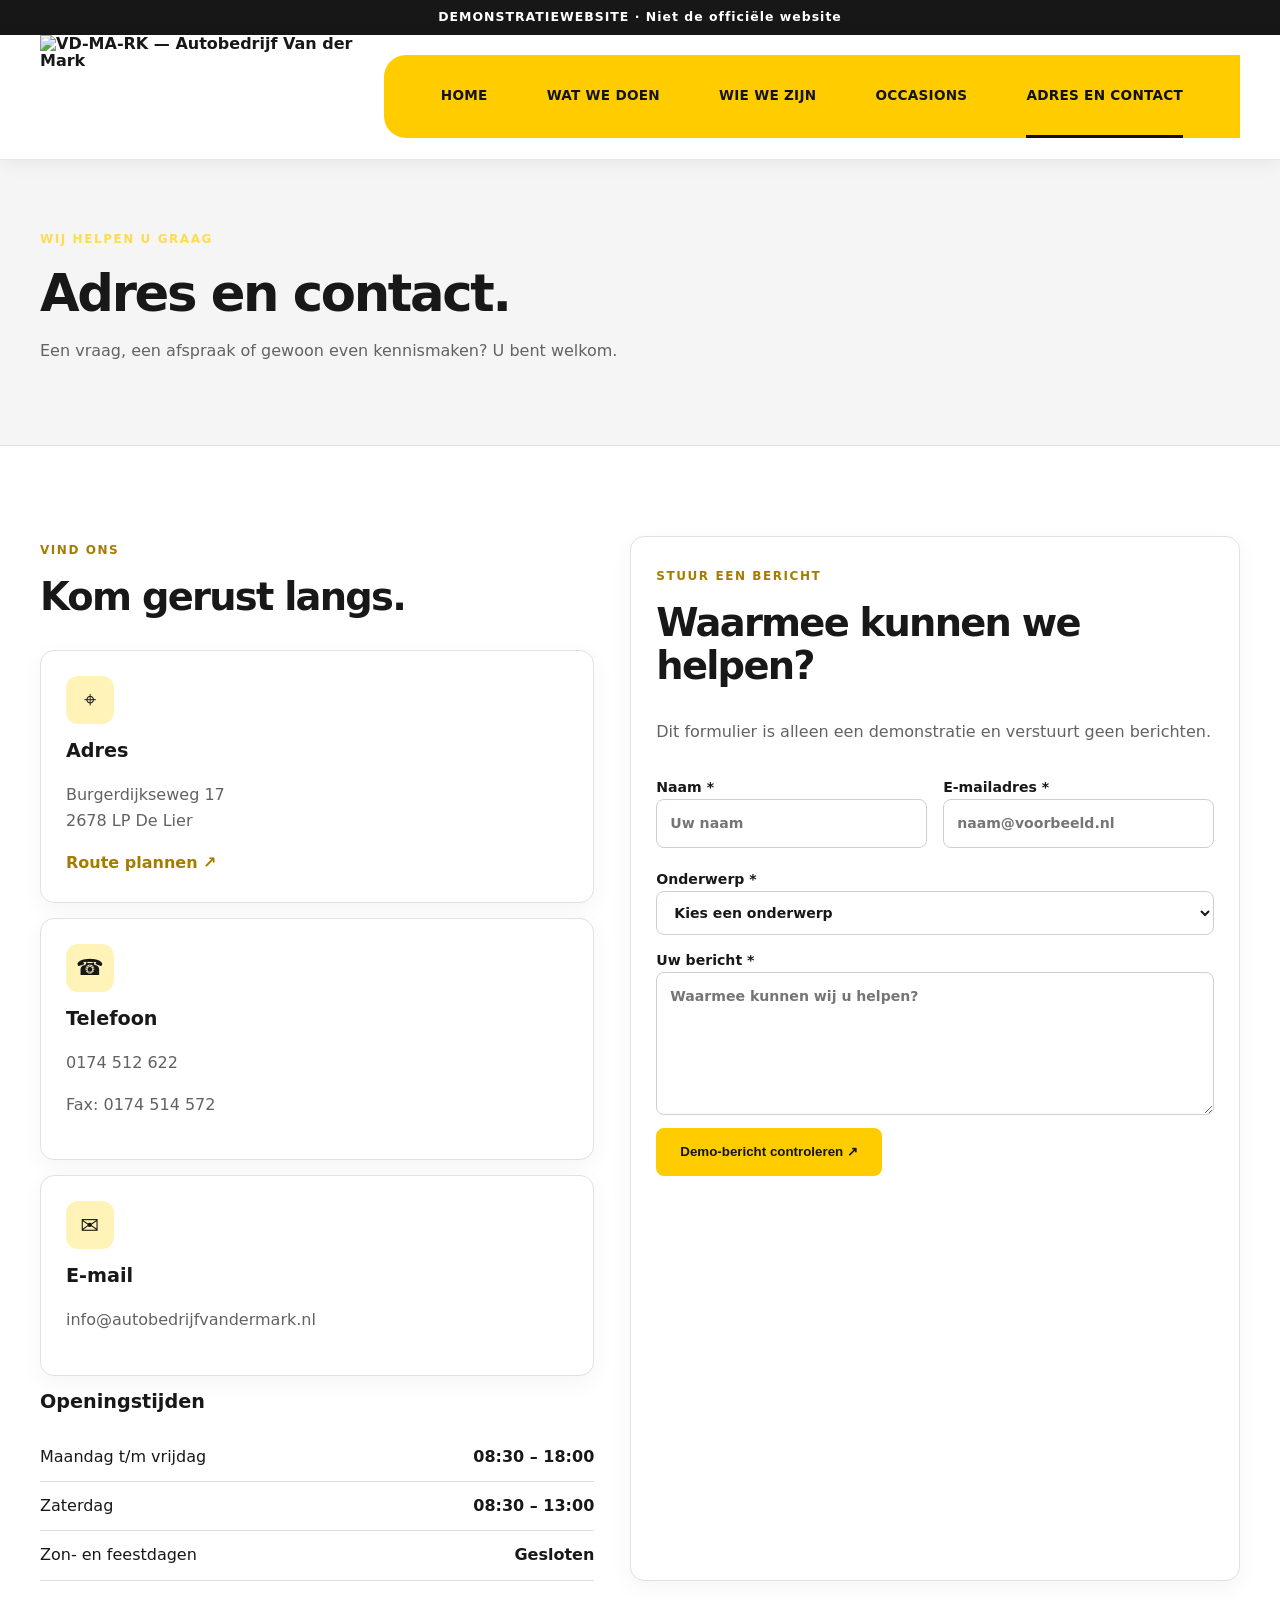
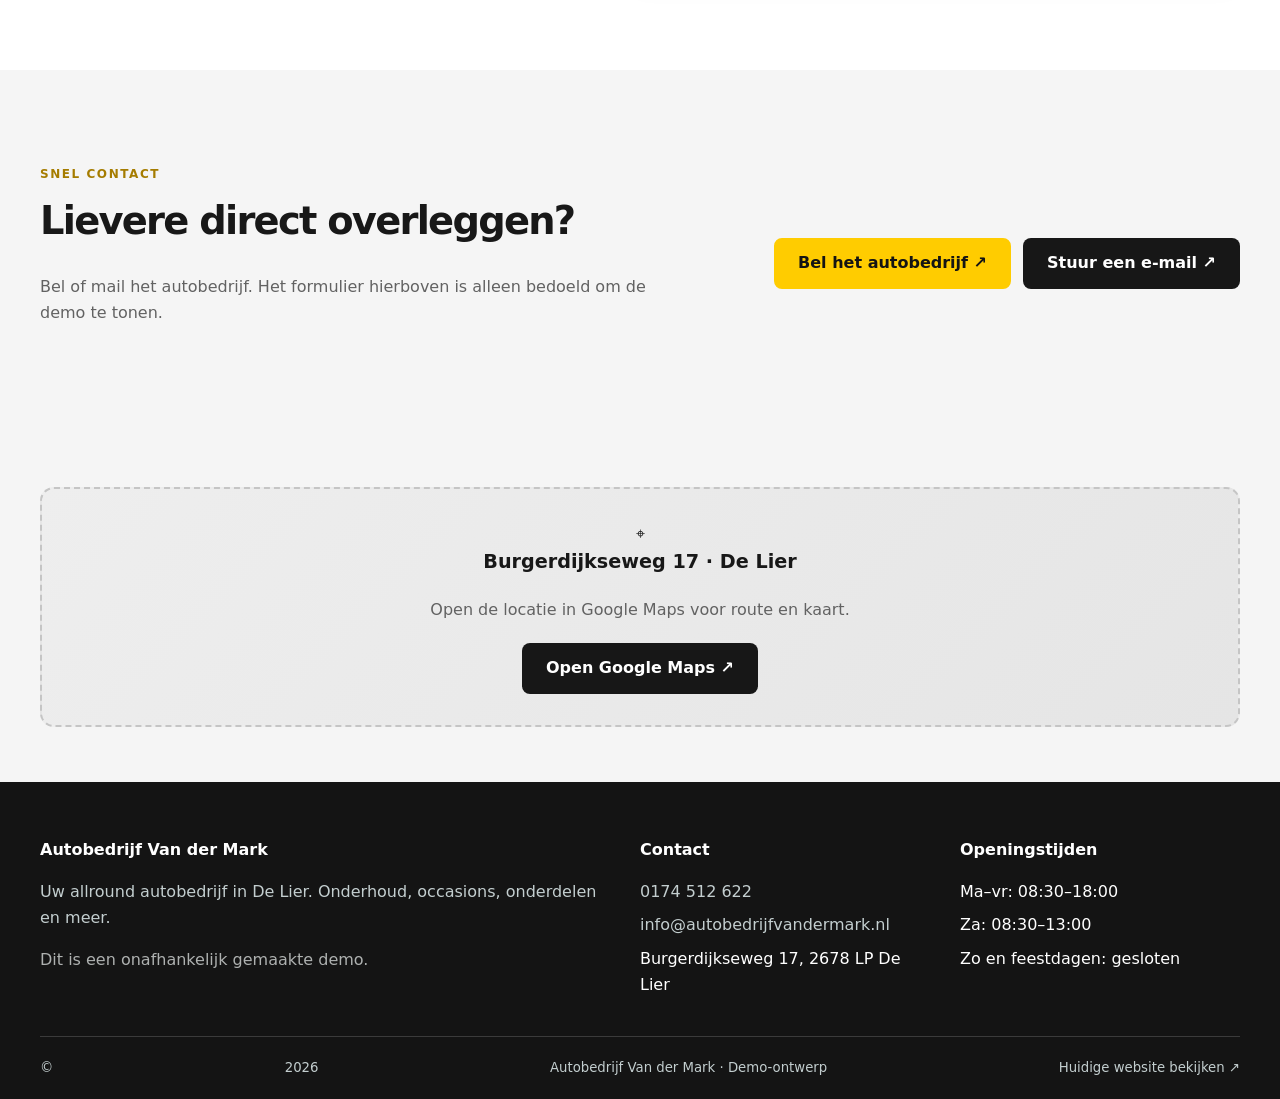
==== commit c5421774: "Use official Van der Mark logo asset in header" ====
--- a/contact.html
+++ b/contact.html
@@ -1 +1 @@
-<!doctype html><html lang="nl"><head><meta charset="utf-8"><meta name="viewport" content="width=device-width,initial-scale=1"><meta name="description" content="Autobedrijf Van der Mark in De Lier: occasions, APK, onderhoud, auto-onderdelen en autodemontage. Demo-website."><title>Adres en contact | Autobedrijf Van der Mark – DEMO</title><link rel="stylesheet" href="css/style.css"><script src="js/main.js" defer></script></head><body><a class="skip-link" href="#main-content">Direct naar inhoud</a><div class="demo-strip">DEMONSTRATIEWEBSITE · Niet de officiële website</div><header class="site-header"><div class="container header-inner"><a href="index.html" class="brand" aria-label="Autobedrijf Van der Mark, naar home"><span class="brand-logo">VD-MA-RK</span><span class="brand-tagline">Autobedrijf Van der Mark</span></a><button id="menu-toggle" class="menu-toggle" aria-controls="main-nav" aria-expanded="false" aria-label="Open navigatie"><span></span><span></span><span></span></button><nav id="main-nav" class="nav" aria-label="Hoofdnavigatie"><a href="index.html" class="">Home</a><a href="diensten.html" class="">Wat we doen</a><a href="over-ons.html" class="">Wie we zijn</a><a href="occasions.html" class="">Occasions</a><a href="contact.html" class="active">Adres en contact</a></nav></div></header><main id="main-content"><section class="page-hero"><div class="container"><span class="eyebrow light">WIJ HELPEN U GRAAG</span><h1>Adres en contact.</h1><p>Een vraag, een afspraak of gewoon even kennismaken? U bent welkom.</p></div></section><section class="section"><div class="container contact-grid"><div><span class="eyebrow">VIND ONS</span><h2>Kom gerust langs.</h2><div class="contact-detail"><span class="detail-icon">⌖</span><div><h3>Adres</h3><p>Burgerdijkseweg 17<br>2678 LP De Lier</p><a class="text-link" href="https://www.google.com/maps/search/?api=1&query=Burgerdijkseweg+17+2678+LP+De+Lier" target="_blank" rel="noopener noreferrer">Route plannen ↗</a></div></div><div class="contact-detail"><span class="detail-icon">☎</span><div><h3>Telefoon</h3><p><a href="tel:+31174512622">0174 512 622</a></p><p>Fax: 0174 514 572</p></div></div><div class="contact-detail"><span class="detail-icon">✉</span><div><h3>E-mail</h3><p><a href="mailto:info@autobedrijfvandermark.nl">info@autobedrijfvandermark.nl</a></p></div></div><div class="hours"><h3>Openingstijden</h3><div><span>Maandag t/m vrijdag</span><b>08:30 – 18:00</b></div><div><span>Zaterdag</span><b>08:30 – 13:00</b></div><div><span>Zon- en feestdagen</span><b>Gesloten</b></div></div></div><div class="form-panel"><span class="eyebrow">STUUR EEN BERICHT</span><h2>Waarmee kunnen we helpen?</h2><p>Dit formulier is alleen een demonstratie en verstuurt geen berichten.</p><form id="contact-form" novalidate><div class="form-row"><label>Naam *<input name="name" autocomplete="name" required minlength="2" placeholder="Uw naam"></label><label>E-mailadres *<input type="email" name="email" autocomplete="email" required placeholder="naam@voorbeeld.nl"></label></div><label>Onderwerp *<select name="subject" required><option value="">Kies een onderwerp</option><option>APK en onderhoud</option><option>Occasions</option><option>Onderdelen</option><option>Overig</option></select></label><label>Uw bericht *<textarea name="message" rows="5" required minlength="10" placeholder="Waarmee kunnen wij u helpen?"></textarea></label><button type="submit" class="btn btn-primary">Demo-bericht controleren ↗</button><p id="form-status" class="form-status" role="status" aria-live="polite"></p></form></div></div></section><section class="section section-muted"><div class="container contact-next"><div><span class="eyebrow">SNEL CONTACT</span><h2>Lievere direct overleggen?</h2><p>Bel of mail het autobedrijf. Het formulier hierboven is alleen bedoeld om de demo te tonen.</p></div><div class="actions"><a class="btn btn-primary" href="tel:+31174512622">Bel het autobedrijf ↗</a><a class="btn btn-dark" href="mailto:info@autobedrijfvandermark.nl">Stuur een e-mail ↗</a></div></div></section><section class="map-section"><div class="container"><div class="map-placeholder"><span>⌖</span><h3>Burgerdijkseweg 17 · De Lier</h3><p>Open de locatie in Google Maps voor route en kaart.</p><a class="btn btn-dark" href="https://www.google.com/maps/search/?api=1&query=Burgerdijkseweg+17+2678+LP+De+Lier" target="_blank" rel="noopener noreferrer">Open Google Maps ↗</a></div></div></section></main><footer class="footer"><div class="container footer-grid"><div><strong>Autobedrijf Van der Mark</strong><p>Uw allround autobedrijf in De Lier. Onderhoud, occasions, onderdelen en meer.</p><span class="muted">Dit is een onafhankelijk gemaakte demo.</span></div><div><strong>Contact</strong><a href="tel:+31174512622">0174 512 622</a><a href="mailto:info@autobedrijfvandermark.nl">info@autobedrijfvandermark.nl</a><span>Burgerdijkseweg 17, 2678 LP De Lier</span></div><div><strong>Openingstijden</strong><span>Ma–vr: 08:30–18:00</span><span>Za: 08:30–13:00</span><span>Zo en feestdagen: gesloten</span></div></div><div class="container footer-bottom">© <span id="year"></span> Autobedrijf Van der Mark · Demo-ontwerp <a href="https://www.autobedrijfvandermark.nl/" target="_blank" rel="noopener noreferrer">Huidige website bekijken ↗</a></div></footer></body></html>+<!doctype html><html lang="nl"><head><meta charset="utf-8"><meta name="viewport" content="width=device-width,initial-scale=1"><meta name="description" content="Autobedrijf Van der Mark in De Lier: occasions, APK, onderhoud, auto-onderdelen en autodemontage. Demo-website."><title>Adres en contact | Autobedrijf Van der Mark – DEMO</title><link rel="stylesheet" href="css/style.css"><script src="js/main.js" defer></script></head><body><a class="skip-link" href="#main-content">Direct naar inhoud</a><div class="demo-strip">DEMONSTRATIEWEBSITE · Niet de officiële website</div><header class="site-header"><div class="container header-inner"><a href="index.html" class="brand" aria-label="Autobedrijf Van der Mark, naar home"><img class="brand-official-logo" src="images/logo.png" alt="VD-MA-RK — Autobedrijf Van der Mark" width="320" height="124"></a><button id="menu-toggle" class="menu-toggle" aria-controls="main-nav" aria-expanded="false" aria-label="Open navigatie"><span></span><span></span><span></span></button><nav id="main-nav" class="nav" aria-label="Hoofdnavigatie"><a href="index.html" class="">Home</a><a href="diensten.html" class="">Wat we doen</a><a href="over-ons.html" class="">Wie we zijn</a><a href="occasions.html" class="">Occasions</a><a href="contact.html" class="active">Adres en contact</a></nav></div></header><main id="main-content"><section class="page-hero"><div class="container"><span class="eyebrow light">WIJ HELPEN U GRAAG</span><h1>Adres en contact.</h1><p>Een vraag, een afspraak of gewoon even kennismaken? U bent welkom.</p></div></section><section class="section"><div class="container contact-grid"><div><span class="eyebrow">VIND ONS</span><h2>Kom gerust langs.</h2><div class="contact-detail"><span class="detail-icon">⌖</span><div><h3>Adres</h3><p>Burgerdijkseweg 17<br>2678 LP De Lier</p><a class="text-link" href="https://www.google.com/maps/search/?api=1&query=Burgerdijkseweg+17+2678+LP+De+Lier" target="_blank" rel="noopener noreferrer">Route plannen ↗</a></div></div><div class="contact-detail"><span class="detail-icon">☎</span><div><h3>Telefoon</h3><p><a href="tel:+31174512622">0174 512 622</a></p><p>Fax: 0174 514 572</p></div></div><div class="contact-detail"><span class="detail-icon">✉</span><div><h3>E-mail</h3><p><a href="mailto:info@autobedrijfvandermark.nl">info@autobedrijfvandermark.nl</a></p></div></div><div class="hours"><h3>Openingstijden</h3><div><span>Maandag t/m vrijdag</span><b>08:30 – 18:00</b></div><div><span>Zaterdag</span><b>08:30 – 13:00</b></div><div><span>Zon- en feestdagen</span><b>Gesloten</b></div></div></div><div class="form-panel"><span class="eyebrow">STUUR EEN BERICHT</span><h2>Waarmee kunnen we helpen?</h2><p>Dit formulier is alleen een demonstratie en verstuurt geen berichten.</p><form id="contact-form" novalidate><div class="form-row"><label>Naam *<input name="name" autocomplete="name" required minlength="2" placeholder="Uw naam"></label><label>E-mailadres *<input type="email" name="email" autocomplete="email" required placeholder="naam@voorbeeld.nl"></label></div><label>Onderwerp *<select name="subject" required><option value="">Kies een onderwerp</option><option>APK en onderhoud</option><option>Occasions</option><option>Onderdelen</option><option>Overig</option></select></label><label>Uw bericht *<textarea name="message" rows="5" required minlength="10" placeholder="Waarmee kunnen wij u helpen?"></textarea></label><button type="submit" class="btn btn-primary">Demo-bericht controleren ↗</button><p id="form-status" class="form-status" role="status" aria-live="polite"></p></form></div></div></section><section class="section section-muted"><div class="container contact-next"><div><span class="eyebrow">SNEL CONTACT</span><h2>Lievere direct overleggen?</h2><p>Bel of mail het autobedrijf. Het formulier hierboven is alleen bedoeld om de demo te tonen.</p></div><div class="actions"><a class="btn btn-primary" href="tel:+31174512622">Bel het autobedrijf ↗</a><a class="btn btn-dark" href="mailto:info@autobedrijfvandermark.nl">Stuur een e-mail ↗</a></div></div></section><section class="map-section"><div class="container"><div class="map-placeholder"><span>⌖</span><h3>Burgerdijkseweg 17 · De Lier</h3><p>Open de locatie in Google Maps voor route en kaart.</p><a class="btn btn-dark" href="https://www.google.com/maps/search/?api=1&query=Burgerdijkseweg+17+2678+LP+De+Lier" target="_blank" rel="noopener noreferrer">Open Google Maps ↗</a></div></div></section></main><footer class="footer"><div class="container footer-grid"><div><strong>Autobedrijf Van der Mark</strong><p>Uw allround autobedrijf in De Lier. Onderhoud, occasions, onderdelen en meer.</p><span class="muted">Dit is een onafhankelijk gemaakte demo.</span></div><div><strong>Contact</strong><a href="tel:+31174512622">0174 512 622</a><a href="mailto:info@autobedrijfvandermark.nl">info@autobedrijfvandermark.nl</a><span>Burgerdijkseweg 17, 2678 LP De Lier</span></div><div><strong>Openingstijden</strong><span>Ma–vr: 08:30–18:00</span><span>Za: 08:30–13:00</span><span>Zo en feestdagen: gesloten</span></div></div><div class="container footer-bottom">© <span id="year"></span> Autobedrijf Van der Mark · Demo-ontwerp <a href="https://www.autobedrijfvandermark.nl/" target="_blank" rel="noopener noreferrer">Huidige website bekijken ↗</a></div></footer></body></html>
--- a/css/style.css
+++ b/css/style.css
@@ -1077,4 +1077,80 @@
     .hero-footer span {
         font-size: .72rem
     }
-}+}
+
+/* Demo 2.0 — samenhangende componenten en mobiele afwerking */
+:root{--accent:#ffcc00;--accent-hover:#eab900;--surface:#f6f6f4;--shadow:0 18px 45px rgba(0,0,0,.09)}
+html{scroll-padding-top:120px}
+body{overflow-x:hidden;-webkit-font-smoothing:antialiased}
+:focus-visible{outline:3px solid #b78d00;outline-offset:4px}
+.skip-link{position:fixed;top:-100px;left:16px;z-index:100;background:#ffcc00;color:#111;padding:12px 18px;font-weight:800;border-radius:8px}
+.skip-link:focus{top:12px}
+.container{width:min(1200px,calc(100% - 48px))}
+.site-header{box-shadow:0 3px 18px #00000010}
+.hero{position:relative;background:radial-gradient(ellipse at 75% 35%,#343434,#171717 70%)}
+.hero-inner{gap:clamp(24px,4vw,72px);padding-block:clamp(55px,7vw,100px)}
+.hero h1{font-size:clamp(2.8rem,5.4vw,5.3rem);line-height:1.07;letter-spacing:-.055em;margin-bottom:25px}
+.hero-copy p{font-size:1.1rem;max-width:570px;line-height:1.8}
+.hero-art{border:5px solid #ffffff1b;border-radius:22px;box-shadow:0 28px 55px #0006;aspect-ratio:1.25}
+.hero-art img{object-fit:cover}
+.hero-footer{gap:16px 26px}
+.hero-footer span{display:inline-flex;align-items:center;gap:10px}
+.hero-footer span:before{content:"";width:7px;height:7px;border-radius:50%;background:#ffcc00;flex:0 0 7px}
+.section{padding-block:clamp(58px,7vw,98px)}
+.section-head{align-items:end}
+.section-head h2{max-width:690px}
+.section-head .text-link{flex-shrink:0}
+h2{line-height:1.13;letter-spacing:-.045em}
+.eyebrow{display:inline-block}
+.service-card{border:1px solid #e7e7e7;box-shadow:0 8px 26px #00000009;min-height:195px;transition:transform .2s ease,box-shadow .2s ease}
+.service-card:hover{transform:translateY(-5px);box-shadow:var(--shadow)}
+.service-card h3{margin-bottom:10px}
+.service-card p{margin-bottom:0}
+.split-section{padding-block:70px}
+.split-visual{border-radius:18px}
+.split>div:last-child p{max-width:550px}
+.benefit-grid,.service-steps{display:grid;grid-template-columns:repeat(3,minmax(0,1fr));gap:22px}
+.benefit-grid>div,.service-steps>div{background:#fff;border:1px solid #e6e6e6;border-radius:16px;padding:30px;box-shadow:0 6px 22px #00000008}
+.benefit-number,.service-steps>div>span{display:block;color:#ac8500;font-size:.83rem;font-weight:900;letter-spacing:.13em;margin-bottom:20px}
+.benefit-grid h3,.service-steps h3{margin-bottom:9px}
+.benefit-grid p,.service-steps p{margin-bottom:0}
+.service-steps{margin-top:38px;margin-bottom:38px}
+.contact-promo{display:grid;grid-template-columns:1fr 42%;align-items:center;gap:55px;padding:34px;border-radius:22px;background:#f5f5f3}
+.contact-promo h2{max-width:550px}
+.contact-promo img{width:100%;height:340px;object-fit:cover;border-radius:14px}
+.gallery-grid{display:grid;grid-template-columns:1fr 1fr;gap:20px;margin-top:30px}
+.gallery-grid img{width:100%;height:320px;object-fit:cover;border-radius:16px}
+.contact-next,.occasion-help{display:flex;align-items:center;justify-content:space-between;gap:28px}
+.contact-next>div,.occasion-help>div{max-width:650px}
+.occasion-help{background:#f6f6f3;border-radius:18px;padding:32px;margin:40px 0}
+.btn{min-height:48px;white-space:normal;text-align:center}
+.btn-outline{color:#fff!important;border-color:#e4e4e4!important}
+.btn-outline:hover{color:#151515!important;background:#fff}
+.btn-primary{background:#ffcc00!important;border-color:#ffcc00!important;color:#141414!important}
+.btn-primary:hover{background:#eab900!important;border-color:#eab900!important}
+.hero-footer{display:grid;grid-template-columns:repeat(4,minmax(0,1fr));column-gap:18px}
+.hero-footer span{white-space:normal;line-height:1.5}
+.brand-logo{line-height:1.15}
+.brand-tagline{line-height:1.4;text-align:center}
+.form-panel,.contact-detail,.car-card{box-shadow:0 7px 25px #0000000b}
+.form-panel input:focus-visible,.form-panel select:focus-visible,.form-panel textarea:focus-visible{outline:2px solid #cfa000}
+.hours>div{display:flex;justify-content:space-between;gap:15px;border-bottom:1px solid #ddd;padding:11px 0}
+.hours>div b{white-space:nowrap}
+.map-placeholder{background:linear-gradient(135deg,#eee,#e5e5e5);border-color:#c5c5c5}
+.footer-grid>div{display:flex;flex-direction:column;align-items:flex-start;gap:7px}
+.footer-grid>div p{margin:0 0 8px}
+.footer-grid strong{margin-bottom:8px}
+.footer-grid .muted{color:#aeb1b0}
+.footer-bottom{display:flex;justify-content:space-between;gap:20px;flex-wrap:wrap}
+@media(max-width:950px){.benefit-grid,.service-steps{grid-template-columns:repeat(2,minmax(0,1fr))}.contact-promo{grid-template-columns:1fr 1fr;gap:25px}.hero-footer{grid-template-columns:repeat(2,minmax(0,1fr))}}
+@media(max-width:680px){.container{width:calc(100% - 32px)}.hero-inner{padding-block:52px}.hero h1{font-size:clamp(2.5rem,10vw,3.6rem)}.hero-copy p{font-size:1rem}.hero-art{aspect-ratio:1.45}.hero-footer{grid-template-columns:repeat(2,minmax(0,1fr));gap:14px}.hero-footer span{font-size:.68rem}.benefit-grid,.service-steps,.contact-promo,.gallery-grid{grid-template-columns:1fr}.contact-promo{padding:22px}.contact-promo img{height:220px}.gallery-grid img{height:235px}.contact-next,.occasion-help{flex-direction:column;align-items:flex-start}.occasion-help{padding:24px}.section-head .text-link{display:inline-block;margin-top:12px}.hours>div{font-size:.85rem}.footer-bottom{display:block}.footer-bottom a{display:block;margin-top:8px}}
+
+.car-placeholder{aspect-ratio:16/10;display:grid;place-items:center;background:linear-gradient(145deg,#292929,#474747);color:#fff;min-height:180px}
+.car-placeholder-content{display:flex;flex-direction:column;align-items:center;gap:5px;text-align:center;padding:25px}
+.car-placeholder-content strong{font-size:.84rem;letter-spacing:.11em}
+.car-placeholder-content small{font-size:.73rem;color:#ddd}
+.car-placeholder-icon{font-size:3rem;color:#ffcc00;line-height:1}
+
+.car-image.car-placeholder>span{position:absolute;top:14px;left:14px;background:#ffcc00;color:#111;font-size:.7rem;font-weight:800;letter-spacing:.08em;padding:5px 9px;border-radius:5px}
+.car-placeholder-content .car-placeholder-icon{position:static;background:none;padding:0;border-radius:0;font-size:3rem;color:#ffcc00}
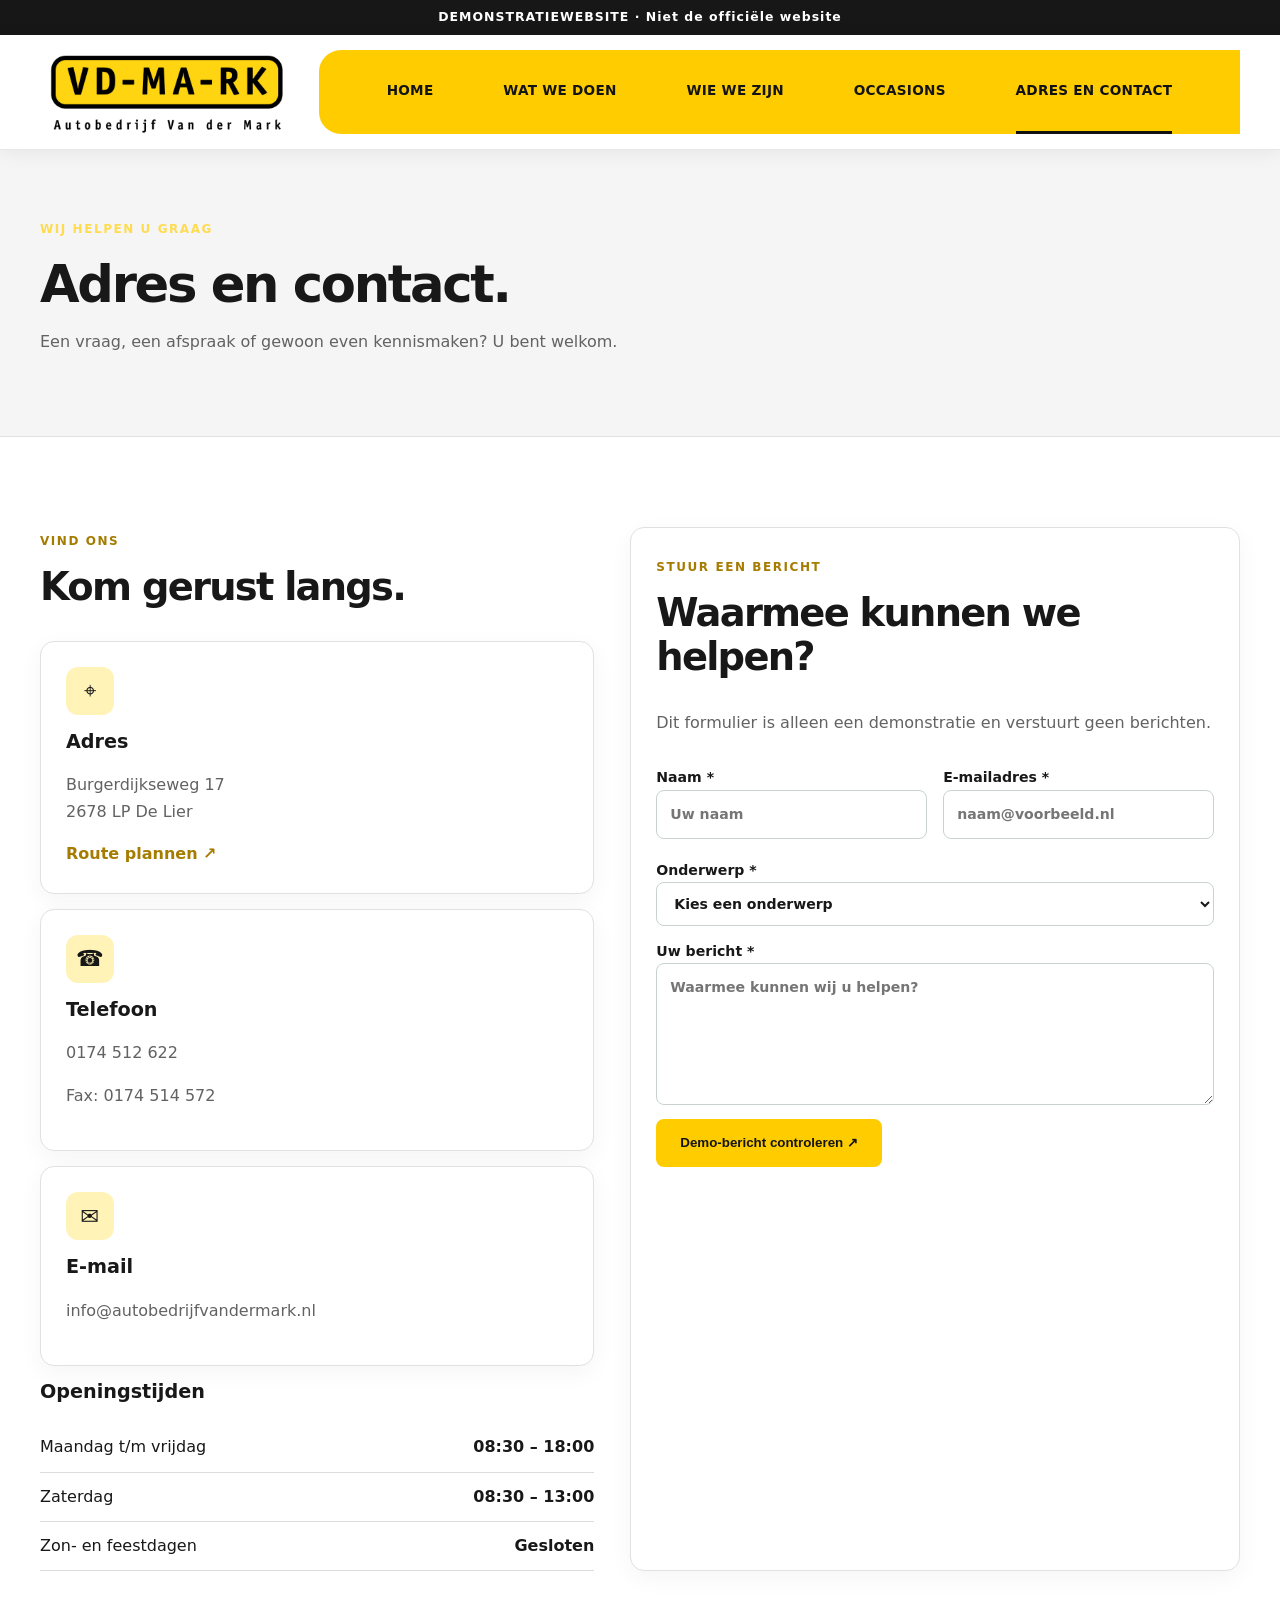
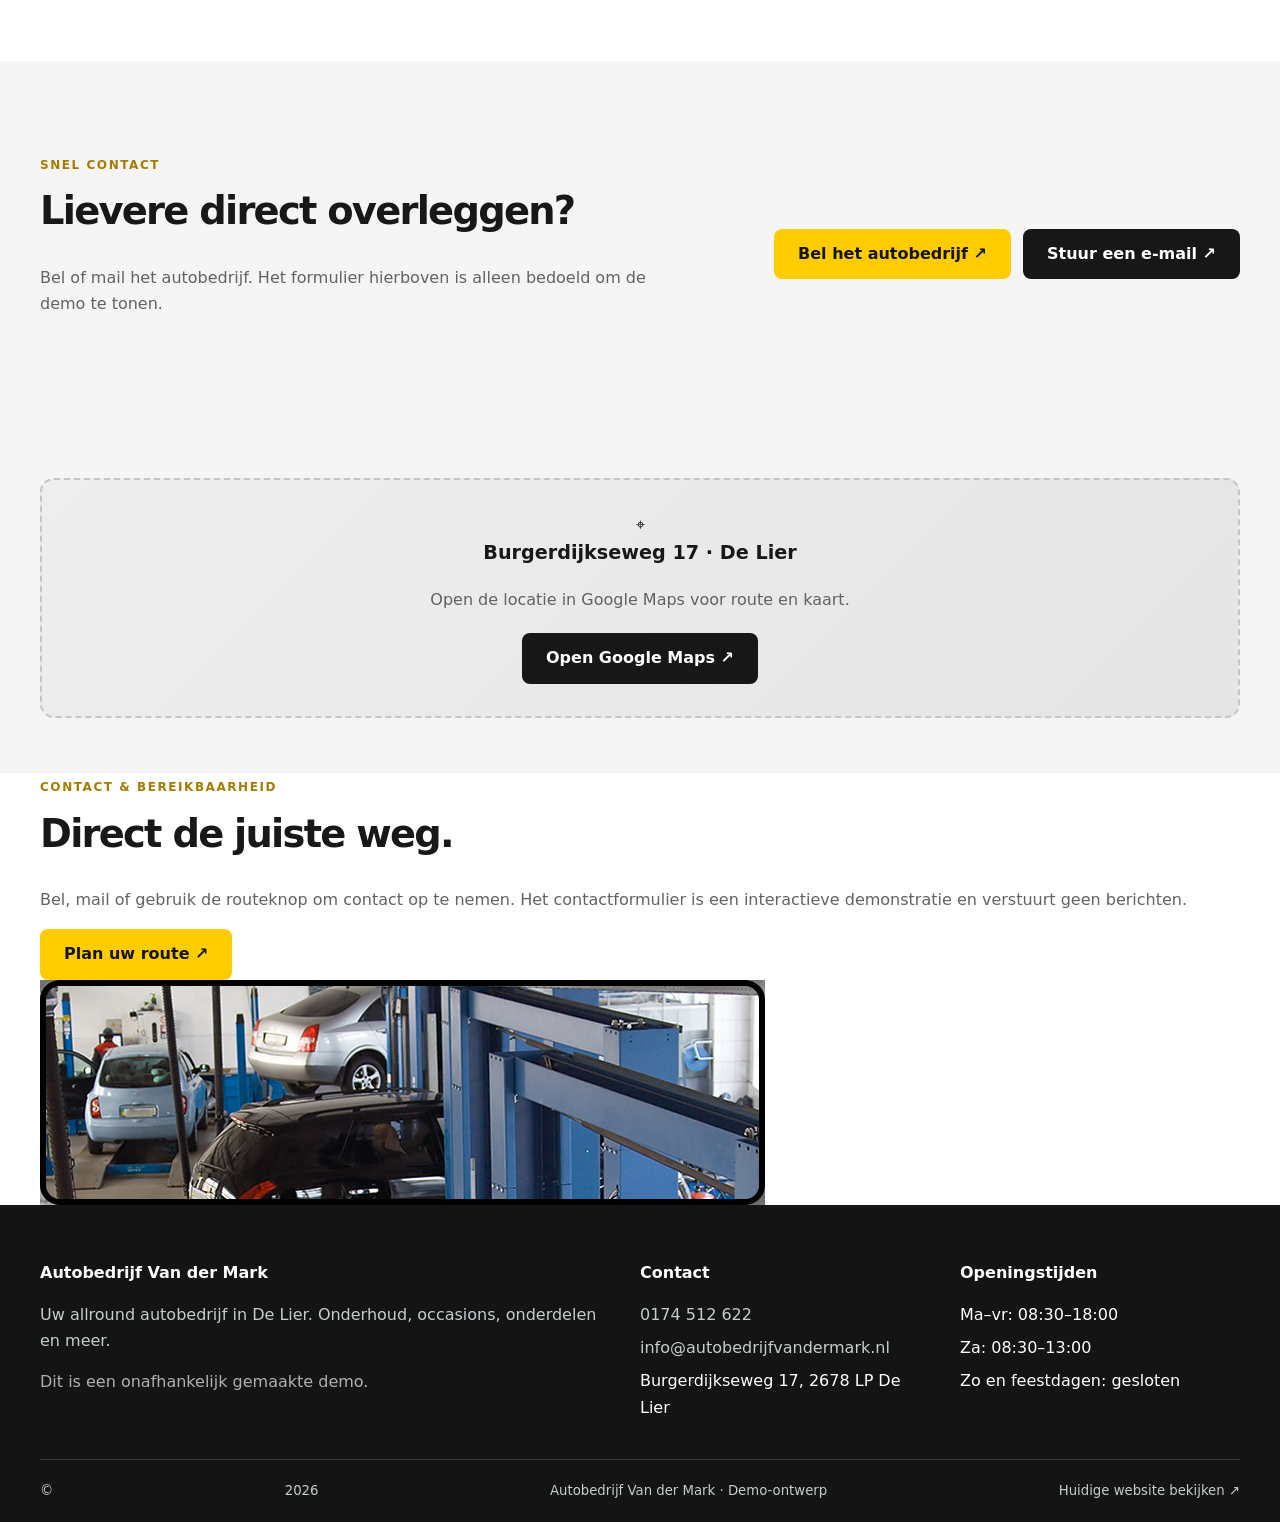
==== commit 3682b397: "Expand page content with premium photography and conversion sections" ====
--- a/contact.html
+++ b/contact.html
@@ -1 +1 @@
-<!doctype html><html lang="nl"><head><meta charset="utf-8"><meta name="viewport" content="width=device-width,initial-scale=1"><meta name="description" content="Autobedrijf Van der Mark in De Lier: occasions, APK, onderhoud, auto-onderdelen en autodemontage. Demo-website."><title>Adres en contact | Autobedrijf Van der Mark – DEMO</title><link rel="stylesheet" href="css/style.css"><script src="js/main.js" defer></script></head><body><a class="skip-link" href="#main-content">Direct naar inhoud</a><div class="demo-strip">DEMONSTRATIEWEBSITE · Niet de officiële website</div><header class="site-header"><div class="container header-inner"><a href="index.html" class="brand" aria-label="Autobedrijf Van der Mark, naar home"><img class="brand-official-logo" src="images/logo.png" alt="VD-MA-RK — Autobedrijf Van der Mark" width="320" height="124"></a><button id="menu-toggle" class="menu-toggle" aria-controls="main-nav" aria-expanded="false" aria-label="Open navigatie"><span></span><span></span><span></span></button><nav id="main-nav" class="nav" aria-label="Hoofdnavigatie"><a href="index.html" class="">Home</a><a href="diensten.html" class="">Wat we doen</a><a href="over-ons.html" class="">Wie we zijn</a><a href="occasions.html" class="">Occasions</a><a href="contact.html" class="active">Adres en contact</a></nav></div></header><main id="main-content"><section class="page-hero"><div class="container"><span class="eyebrow light">WIJ HELPEN U GRAAG</span><h1>Adres en contact.</h1><p>Een vraag, een afspraak of gewoon even kennismaken? U bent welkom.</p></div></section><section class="section"><div class="container contact-grid"><div><span class="eyebrow">VIND ONS</span><h2>Kom gerust langs.</h2><div class="contact-detail"><span class="detail-icon">⌖</span><div><h3>Adres</h3><p>Burgerdijkseweg 17<br>2678 LP De Lier</p><a class="text-link" href="https://www.google.com/maps/search/?api=1&query=Burgerdijkseweg+17+2678+LP+De+Lier" target="_blank" rel="noopener noreferrer">Route plannen ↗</a></div></div><div class="contact-detail"><span class="detail-icon">☎</span><div><h3>Telefoon</h3><p><a href="tel:+31174512622">0174 512 622</a></p><p>Fax: 0174 514 572</p></div></div><div class="contact-detail"><span class="detail-icon">✉</span><div><h3>E-mail</h3><p><a href="mailto:info@autobedrijfvandermark.nl">info@autobedrijfvandermark.nl</a></p></div></div><div class="hours"><h3>Openingstijden</h3><div><span>Maandag t/m vrijdag</span><b>08:30 – 18:00</b></div><div><span>Zaterdag</span><b>08:30 – 13:00</b></div><div><span>Zon- en feestdagen</span><b>Gesloten</b></div></div></div><div class="form-panel"><span class="eyebrow">STUUR EEN BERICHT</span><h2>Waarmee kunnen we helpen?</h2><p>Dit formulier is alleen een demonstratie en verstuurt geen berichten.</p><form id="contact-form" novalidate><div class="form-row"><label>Naam *<input name="name" autocomplete="name" required minlength="2" placeholder="Uw naam"></label><label>E-mailadres *<input type="email" name="email" autocomplete="email" required placeholder="naam@voorbeeld.nl"></label></div><label>Onderwerp *<select name="subject" required><option value="">Kies een onderwerp</option><option>APK en onderhoud</option><option>Occasions</option><option>Onderdelen</option><option>Overig</option></select></label><label>Uw bericht *<textarea name="message" rows="5" required minlength="10" placeholder="Waarmee kunnen wij u helpen?"></textarea></label><button type="submit" class="btn btn-primary">Demo-bericht controleren ↗</button><p id="form-status" class="form-status" role="status" aria-live="polite"></p></form></div></div></section><section class="section section-muted"><div class="container contact-next"><div><span class="eyebrow">SNEL CONTACT</span><h2>Lievere direct overleggen?</h2><p>Bel of mail het autobedrijf. Het formulier hierboven is alleen bedoeld om de demo te tonen.</p></div><div class="actions"><a class="btn btn-primary" href="tel:+31174512622">Bel het autobedrijf ↗</a><a class="btn btn-dark" href="mailto:info@autobedrijfvandermark.nl">Stuur een e-mail ↗</a></div></div></section><section class="map-section"><div class="container"><div class="map-placeholder"><span>⌖</span><h3>Burgerdijkseweg 17 · De Lier</h3><p>Open de locatie in Google Maps voor route en kaart.</p><a class="btn btn-dark" href="https://www.google.com/maps/search/?api=1&query=Burgerdijkseweg+17+2678+LP+De+Lier" target="_blank" rel="noopener noreferrer">Open Google Maps ↗</a></div></div></section></main><footer class="footer"><div class="container footer-grid"><div><strong>Autobedrijf Van der Mark</strong><p>Uw allround autobedrijf in De Lier. Onderhoud, occasions, onderdelen en meer.</p><span class="muted">Dit is een onafhankelijk gemaakte demo.</span></div><div><strong>Contact</strong><a href="tel:+31174512622">0174 512 622</a><a href="mailto:info@autobedrijfvandermark.nl">info@autobedrijfvandermark.nl</a><span>Burgerdijkseweg 17, 2678 LP De Lier</span></div><div><strong>Openingstijden</strong><span>Ma–vr: 08:30–18:00</span><span>Za: 08:30–13:00</span><span>Zo en feestdagen: gesloten</span></div></div><div class="container footer-bottom">© <span id="year"></span> Autobedrijf Van der Mark · Demo-ontwerp <a href="https://www.autobedrijfvandermark.nl/" target="_blank" rel="noopener noreferrer">Huidige website bekijken ↗</a></div></footer></body></html>+<!doctype html><html lang="nl"><head><meta charset="utf-8"><meta name="viewport" content="width=device-width,initial-scale=1"><meta name="description" content="Autobedrijf Van der Mark in De Lier: occasions, APK, onderhoud, auto-onderdelen en autodemontage. Demo-website."><title>Adres en contact | Autobedrijf Van der Mark – DEMO</title><link rel="stylesheet" href="css/style.css"><script src="js/main.js" defer></script></head><body><a class="skip-link" href="#main-content">Direct naar inhoud</a><div class="demo-strip">DEMONSTRATIEWEBSITE · Niet de officiële website</div><header class="site-header"><div class="container header-inner"><a href="index.html" class="brand" aria-label="Autobedrijf Van der Mark, naar home"><img class="brand-official-logo" src="images/logo.png" alt="VD-MA-RK — Autobedrijf Van der Mark" width="320" height="124"></a><button id="menu-toggle" class="menu-toggle" aria-controls="main-nav" aria-expanded="false" aria-label="Open navigatie"><span></span><span></span><span></span></button><nav id="main-nav" class="nav" aria-label="Hoofdnavigatie"><a href="index.html" class="">Home</a><a href="diensten.html" class="">Wat we doen</a><a href="over-ons.html" class="">Wie we zijn</a><a href="occasions.html" class="">Occasions</a><a href="contact.html" class="active">Adres en contact</a></nav></div></header><main id="main-content"><section class="page-hero"><div class="container"><span class="eyebrow light">WIJ HELPEN U GRAAG</span><h1>Adres en contact.</h1><p>Een vraag, een afspraak of gewoon even kennismaken? U bent welkom.</p></div></section><section class="section"><div class="container contact-grid"><div><span class="eyebrow">VIND ONS</span><h2>Kom gerust langs.</h2><div class="contact-detail"><span class="detail-icon">⌖</span><div><h3>Adres</h3><p>Burgerdijkseweg 17<br>2678 LP De Lier</p><a class="text-link" href="https://www.google.com/maps/search/?api=1&query=Burgerdijkseweg+17+2678+LP+De+Lier" target="_blank" rel="noopener noreferrer">Route plannen ↗</a></div></div><div class="contact-detail"><span class="detail-icon">☎</span><div><h3>Telefoon</h3><p><a href="tel:+31174512622">0174 512 622</a></p><p>Fax: 0174 514 572</p></div></div><div class="contact-detail"><span class="detail-icon">✉</span><div><h3>E-mail</h3><p><a href="mailto:info@autobedrijfvandermark.nl">info@autobedrijfvandermark.nl</a></p></div></div><div class="hours"><h3>Openingstijden</h3><div><span>Maandag t/m vrijdag</span><b>08:30 – 18:00</b></div><div><span>Zaterdag</span><b>08:30 – 13:00</b></div><div><span>Zon- en feestdagen</span><b>Gesloten</b></div></div></div><div class="form-panel"><span class="eyebrow">STUUR EEN BERICHT</span><h2>Waarmee kunnen we helpen?</h2><p>Dit formulier is alleen een demonstratie en verstuurt geen berichten.</p><form id="contact-form" novalidate><div class="form-row"><label>Naam *<input name="name" autocomplete="name" required minlength="2" placeholder="Uw naam"></label><label>E-mailadres *<input type="email" name="email" autocomplete="email" required placeholder="naam@voorbeeld.nl"></label></div><label>Onderwerp *<select name="subject" required><option value="">Kies een onderwerp</option><option>APK en onderhoud</option><option>Occasions</option><option>Onderdelen</option><option>Overig</option></select></label><label>Uw bericht *<textarea name="message" rows="5" required minlength="10" placeholder="Waarmee kunnen wij u helpen?"></textarea></label><button type="submit" class="btn btn-primary">Demo-bericht controleren ↗</button><p id="form-status" class="form-status" role="status" aria-live="polite"></p></form></div></div></section><section class="section section-muted"><div class="container contact-next"><div><span class="eyebrow">SNEL CONTACT</span><h2>Lievere direct overleggen?</h2><p>Bel of mail het autobedrijf. Het formulier hierboven is alleen bedoeld om de demo te tonen.</p></div><div class="actions"><a class="btn btn-primary" href="tel:+31174512622">Bel het autobedrijf ↗</a><a class="btn btn-dark" href="mailto:info@autobedrijfvandermark.nl">Stuur een e-mail ↗</a></div></div></section><section class="map-section"><div class="container"><div class="map-placeholder"><span>⌖</span><h3>Burgerdijkseweg 17 · De Lier</h3><p>Open de locatie in Google Maps voor route en kaart.</p><a class="btn btn-dark" href="https://www.google.com/maps/search/?api=1&query=Burgerdijkseweg+17+2678+LP+De+Lier" target="_blank" rel="noopener noreferrer">Open Google Maps ↗</a></div></div></section><section class="premium-feature"><div class="container premium-feature-grid"><div><span class="eyebrow">CONTACT & BEREIKBAARHEID</span><h2>Direct de juiste weg.</h2><p>Bel, mail of gebruik de routeknop om contact op te nemen. Het contactformulier is een interactieve demonstratie en verstuurt geen berichten.</p><a class="btn btn-primary" href="https://www.google.com/maps/search/?api=1&amp;query=Burgerdijkseweg+17+2678+LP+De+Lier" target="_blank" rel="noopener noreferrer">Plan uw route ↗</a></div><img src="images/Image3.png" alt="Werkplaats van Autobedrijf Van der Mark" loading="lazy"></div></section></main><footer class="footer"><div class="container footer-grid"><div><strong>Autobedrijf Van der Mark</strong><p>Uw allround autobedrijf in De Lier. Onderhoud, occasions, onderdelen en meer.</p><span class="muted">Dit is een onafhankelijk gemaakte demo.</span></div><div><strong>Contact</strong><a href="tel:+31174512622">0174 512 622</a><a href="mailto:info@autobedrijfvandermark.nl">info@autobedrijfvandermark.nl</a><span>Burgerdijkseweg 17, 2678 LP De Lier</span></div><div><strong>Openingstijden</strong><span>Ma–vr: 08:30–18:00</span><span>Za: 08:30–13:00</span><span>Zo en feestdagen: gesloten</span></div></div><div class="container footer-bottom">© <span id="year"></span> Autobedrijf Van der Mark · Demo-ontwerp <a href="https://www.autobedrijfvandermark.nl/" target="_blank" rel="noopener noreferrer">Huidige website bekijken ↗</a></div></footer></body></html>
--- a/css/style.css
+++ b/css/style.css
@@ -1154,3 +1154,9 @@
 
 .car-image.car-placeholder>span{position:absolute;top:14px;left:14px;background:#ffcc00;color:#111;font-size:.7rem;font-weight:800;letter-spacing:.08em;padding:5px 9px;border-radius:5px}
 .car-placeholder-content .car-placeholder-icon{position:static;background:none;padding:0;border-radius:0;font-size:3rem;color:#ffcc00}
+
+/* Officieel logo: behoud oorspronkelijke verhoudingen en geen nagemaakt woordmerk */
+.brand{display:flex;align-items:center;justify-content:center;min-width:220px;flex:0 0 255px;padding:8px 0}
+.brand-official-logo{display:block;width:min(100%,255px);height:auto;object-fit:contain}
+@media(max-width:1050px){.brand{min-width:165px;flex-basis:190px}.brand-official-logo{width:190px}}
+@media(max-width:680px){.brand{min-width:0;flex:0 1 185px;align-items:center}.brand-official-logo{width:185px;max-width:100%}}
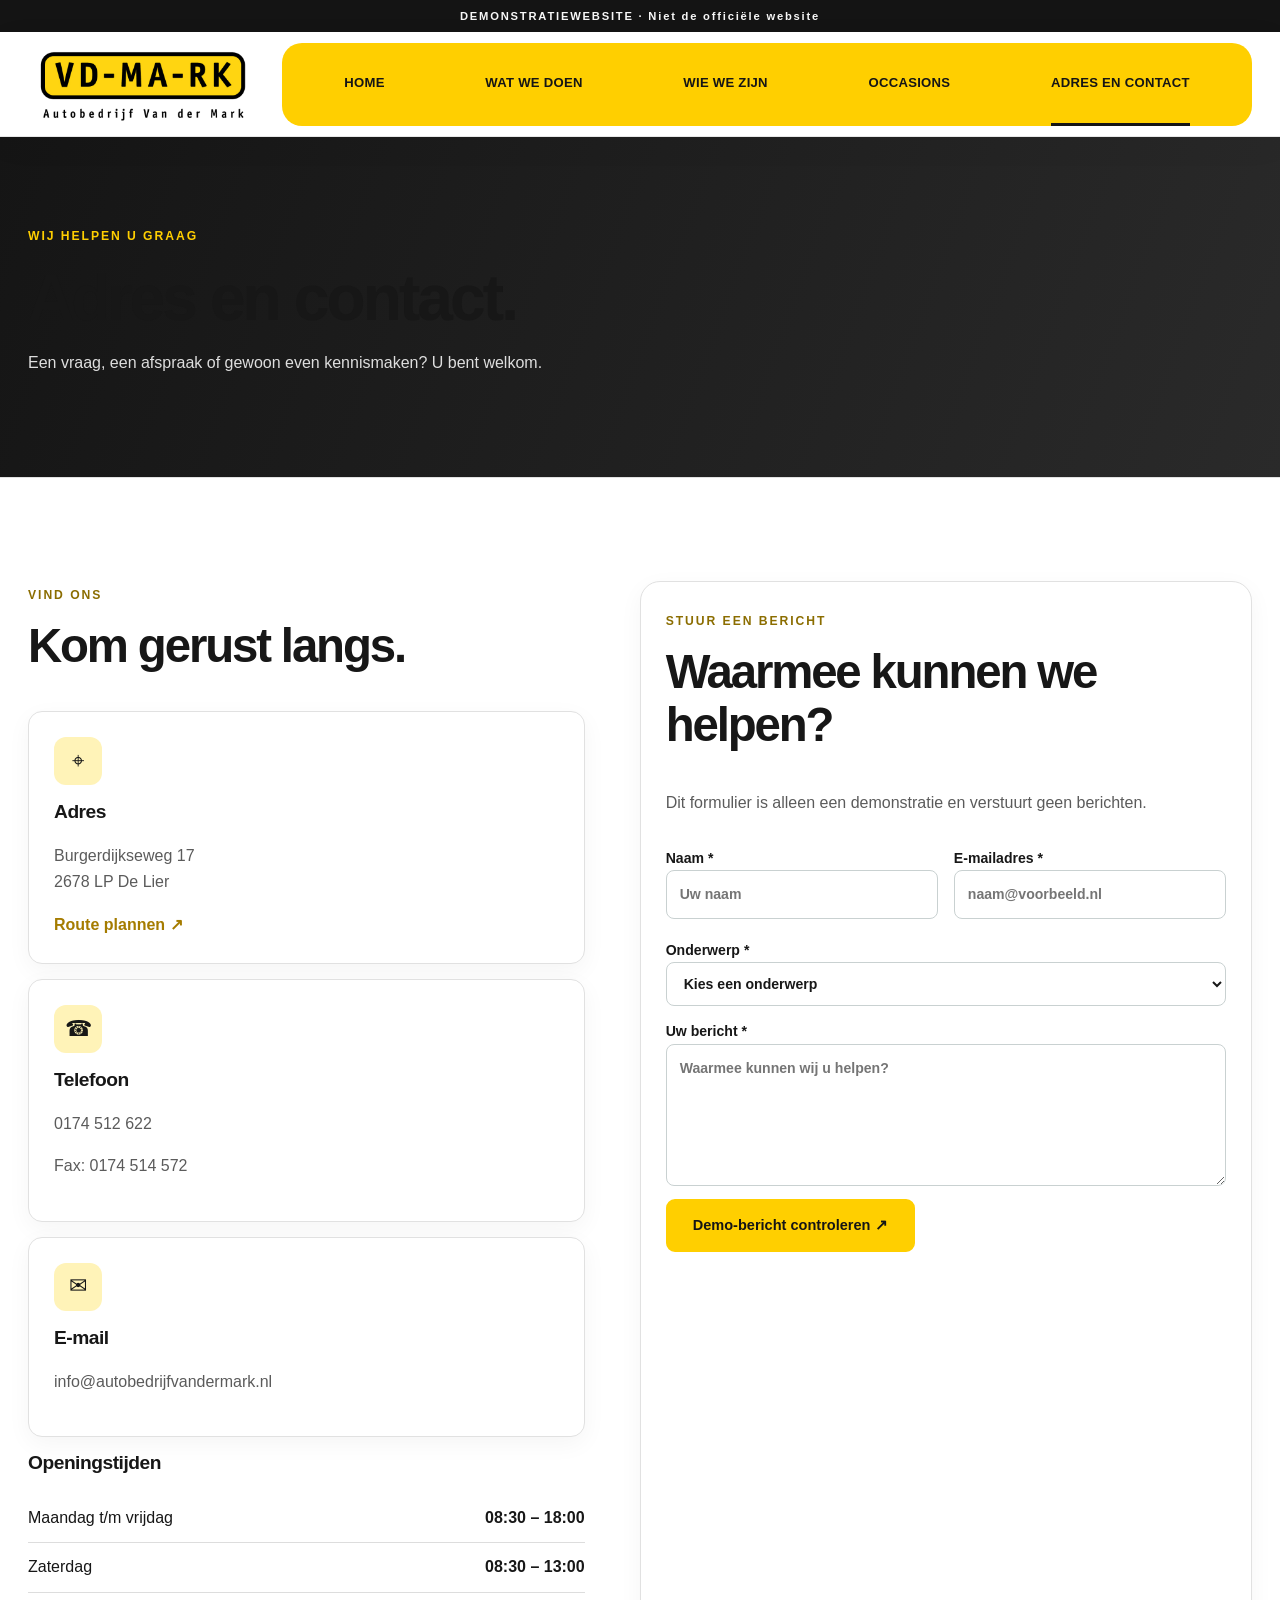
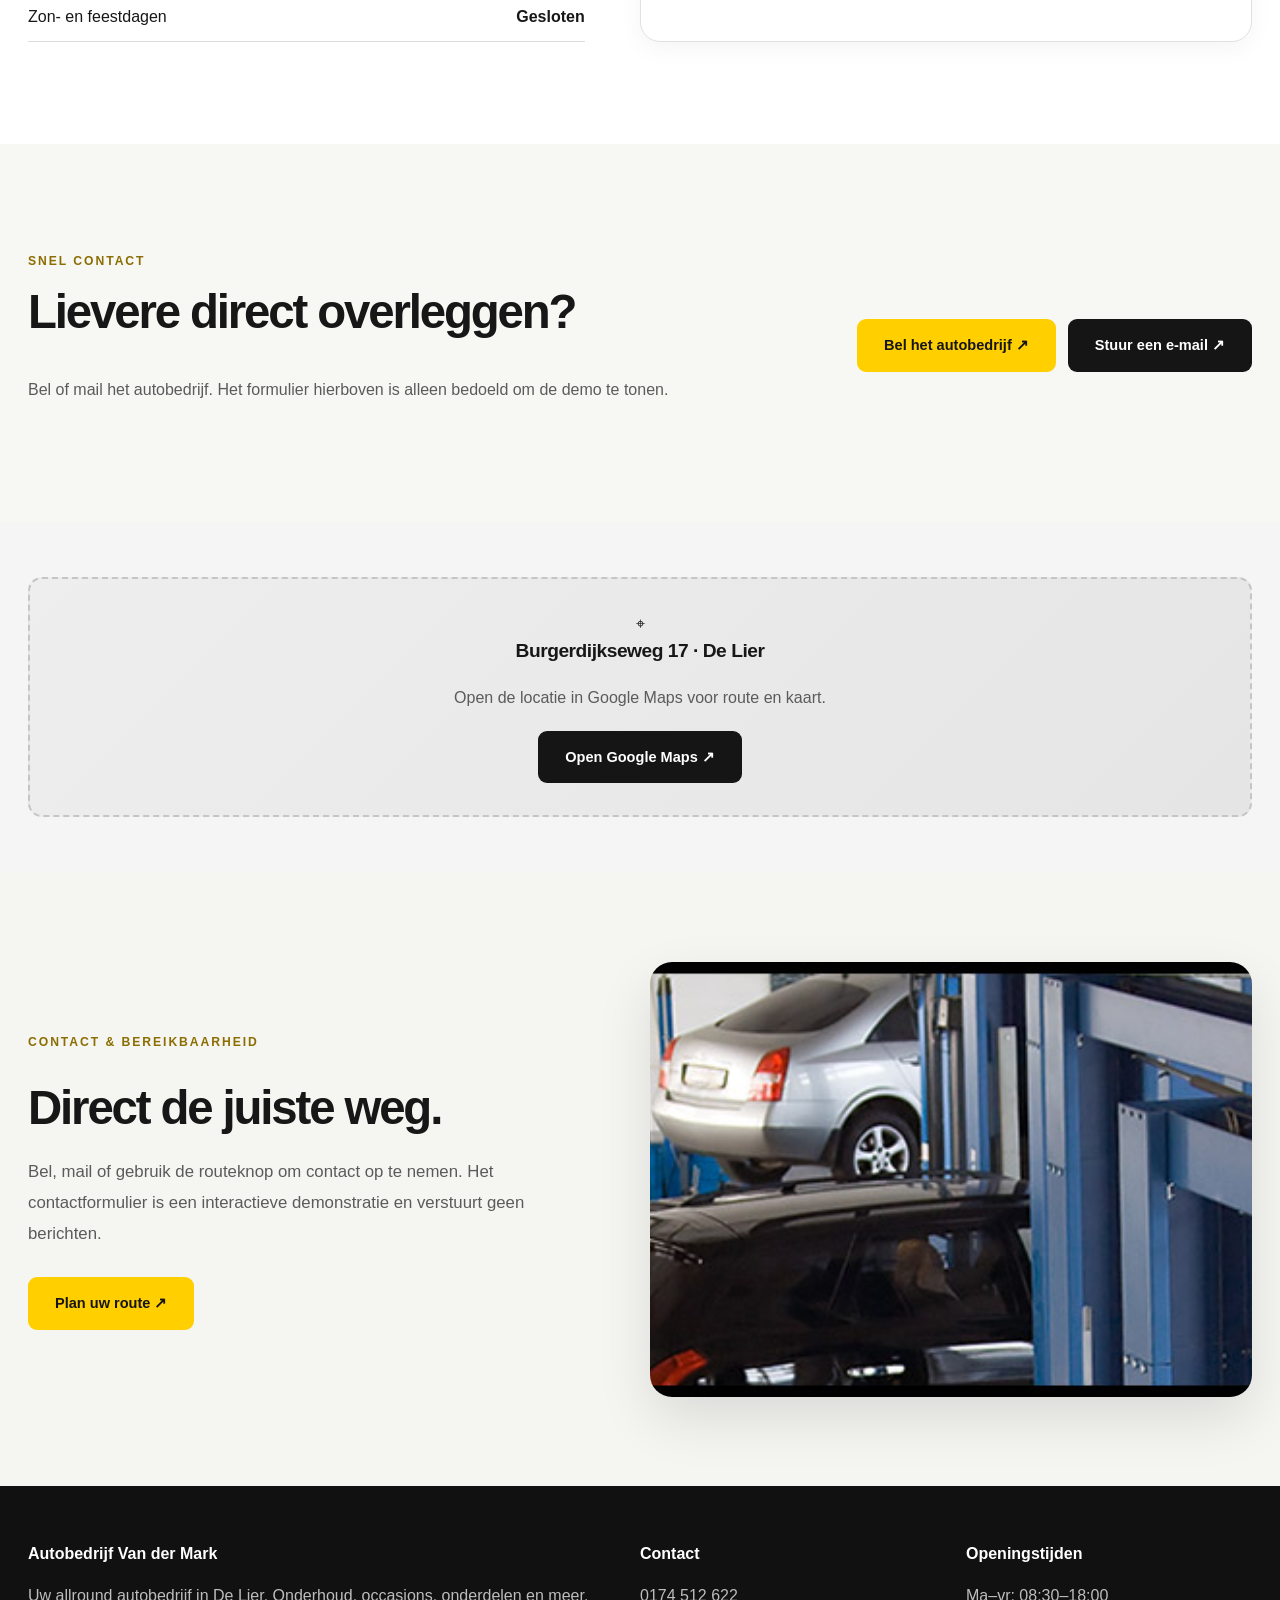
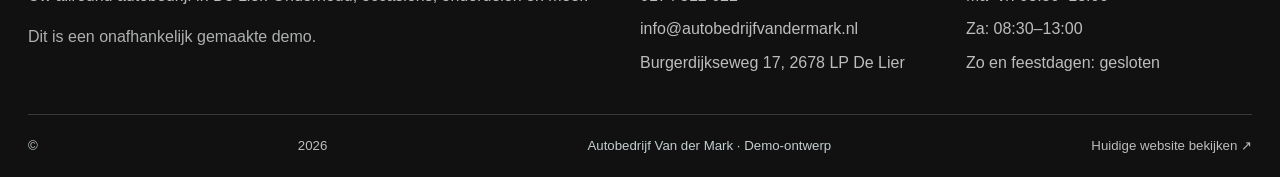
==== commit 80732061: "Polish page metadata, favicon and bust stale asset caches" ====
--- a/contact.html
+++ b/contact.html
@@ -1 +1 @@
-<!doctype html><html lang="nl"><head><meta charset="utf-8"><meta name="viewport" content="width=device-width,initial-scale=1"><meta name="description" content="Autobedrijf Van der Mark in De Lier: occasions, APK, onderhoud, auto-onderdelen en autodemontage. Demo-website."><title>Adres en contact | Autobedrijf Van der Mark – DEMO</title><link rel="stylesheet" href="css/style.css"><script src="js/main.js" defer></script></head><body><a class="skip-link" href="#main-content">Direct naar inhoud</a><div class="demo-strip">DEMONSTRATIEWEBSITE · Niet de officiële website</div><header class="site-header"><div class="container header-inner"><a href="index.html" class="brand" aria-label="Autobedrijf Van der Mark, naar home"><img class="brand-official-logo" src="images/logo.png" alt="VD-MA-RK — Autobedrijf Van der Mark" width="320" height="124"></a><button id="menu-toggle" class="menu-toggle" aria-controls="main-nav" aria-expanded="false" aria-label="Open navigatie"><span></span><span></span><span></span></button><nav id="main-nav" class="nav" aria-label="Hoofdnavigatie"><a href="index.html" class="">Home</a><a href="diensten.html" class="">Wat we doen</a><a href="over-ons.html" class="">Wie we zijn</a><a href="occasions.html" class="">Occasions</a><a href="contact.html" class="active">Adres en contact</a></nav></div></header><main id="main-content"><section class="page-hero"><div class="container"><span class="eyebrow light">WIJ HELPEN U GRAAG</span><h1>Adres en contact.</h1><p>Een vraag, een afspraak of gewoon even kennismaken? U bent welkom.</p></div></section><section class="section"><div class="container contact-grid"><div><span class="eyebrow">VIND ONS</span><h2>Kom gerust langs.</h2><div class="contact-detail"><span class="detail-icon">⌖</span><div><h3>Adres</h3><p>Burgerdijkseweg 17<br>2678 LP De Lier</p><a class="text-link" href="https://www.google.com/maps/search/?api=1&query=Burgerdijkseweg+17+2678+LP+De+Lier" target="_blank" rel="noopener noreferrer">Route plannen ↗</a></div></div><div class="contact-detail"><span class="detail-icon">☎</span><div><h3>Telefoon</h3><p><a href="tel:+31174512622">0174 512 622</a></p><p>Fax: 0174 514 572</p></div></div><div class="contact-detail"><span class="detail-icon">✉</span><div><h3>E-mail</h3><p><a href="mailto:info@autobedrijfvandermark.nl">info@autobedrijfvandermark.nl</a></p></div></div><div class="hours"><h3>Openingstijden</h3><div><span>Maandag t/m vrijdag</span><b>08:30 – 18:00</b></div><div><span>Zaterdag</span><b>08:30 – 13:00</b></div><div><span>Zon- en feestdagen</span><b>Gesloten</b></div></div></div><div class="form-panel"><span class="eyebrow">STUUR EEN BERICHT</span><h2>Waarmee kunnen we helpen?</h2><p>Dit formulier is alleen een demonstratie en verstuurt geen berichten.</p><form id="contact-form" novalidate><div class="form-row"><label>Naam *<input name="name" autocomplete="name" required minlength="2" placeholder="Uw naam"></label><label>E-mailadres *<input type="email" name="email" autocomplete="email" required placeholder="naam@voorbeeld.nl"></label></div><label>Onderwerp *<select name="subject" required><option value="">Kies een onderwerp</option><option>APK en onderhoud</option><option>Occasions</option><option>Onderdelen</option><option>Overig</option></select></label><label>Uw bericht *<textarea name="message" rows="5" required minlength="10" placeholder="Waarmee kunnen wij u helpen?"></textarea></label><button type="submit" class="btn btn-primary">Demo-bericht controleren ↗</button><p id="form-status" class="form-status" role="status" aria-live="polite"></p></form></div></div></section><section class="section section-muted"><div class="container contact-next"><div><span class="eyebrow">SNEL CONTACT</span><h2>Lievere direct overleggen?</h2><p>Bel of mail het autobedrijf. Het formulier hierboven is alleen bedoeld om de demo te tonen.</p></div><div class="actions"><a class="btn btn-primary" href="tel:+31174512622">Bel het autobedrijf ↗</a><a class="btn btn-dark" href="mailto:info@autobedrijfvandermark.nl">Stuur een e-mail ↗</a></div></div></section><section class="map-section"><div class="container"><div class="map-placeholder"><span>⌖</span><h3>Burgerdijkseweg 17 · De Lier</h3><p>Open de locatie in Google Maps voor route en kaart.</p><a class="btn btn-dark" href="https://www.google.com/maps/search/?api=1&query=Burgerdijkseweg+17+2678+LP+De+Lier" target="_blank" rel="noopener noreferrer">Open Google Maps ↗</a></div></div></section><section class="premium-feature"><div class="container premium-feature-grid"><div><span class="eyebrow">CONTACT & BEREIKBAARHEID</span><h2>Direct de juiste weg.</h2><p>Bel, mail of gebruik de routeknop om contact op te nemen. Het contactformulier is een interactieve demonstratie en verstuurt geen berichten.</p><a class="btn btn-primary" href="https://www.google.com/maps/search/?api=1&amp;query=Burgerdijkseweg+17+2678+LP+De+Lier" target="_blank" rel="noopener noreferrer">Plan uw route ↗</a></div><img src="images/Image3.png" alt="Werkplaats van Autobedrijf Van der Mark" loading="lazy"></div></section></main><footer class="footer"><div class="container footer-grid"><div><strong>Autobedrijf Van der Mark</strong><p>Uw allround autobedrijf in De Lier. Onderhoud, occasions, onderdelen en meer.</p><span class="muted">Dit is een onafhankelijk gemaakte demo.</span></div><div><strong>Contact</strong><a href="tel:+31174512622">0174 512 622</a><a href="mailto:info@autobedrijfvandermark.nl">info@autobedrijfvandermark.nl</a><span>Burgerdijkseweg 17, 2678 LP De Lier</span></div><div><strong>Openingstijden</strong><span>Ma–vr: 08:30–18:00</span><span>Za: 08:30–13:00</span><span>Zo en feestdagen: gesloten</span></div></div><div class="container footer-bottom">© <span id="year"></span> Autobedrijf Van der Mark · Demo-ontwerp <a href="https://www.autobedrijfvandermark.nl/" target="_blank" rel="noopener noreferrer">Huidige website bekijken ↗</a></div></footer></body></html>+<!doctype html><html lang="nl"><head><meta charset="utf-8"><meta name="viewport" content="width=device-width,initial-scale=1"><meta name="description" content="Autobedrijf Van der Mark in De Lier: occasions, APK, onderhoud, auto-onderdelen en autodemontage. Demo-website."><title>Adres en contact | Autobedrijf Van der Mark – DEMO</title><link rel="icon" type="image/png" href="images/logo.png"><meta name="theme-color" content="#ffcf00"><meta property="og:type" content="website"><meta property="og:image" content="https://efe076.github.io/VD-MARK/images/logo.png"><link rel="stylesheet" href="css/style.css?v=20261028-3"><script src="js/main.js?v=20261028-3" defer></script></head><body><a class="skip-link" href="#main-content">Direct naar inhoud</a><div class="demo-strip">DEMONSTRATIEWEBSITE · Niet de officiële website</div><header class="site-header"><div class="container header-inner"><a href="index.html" class="brand" aria-label="Autobedrijf Van der Mark, naar home"><img class="brand-official-logo" src="images/logo.png" alt="VD-MA-RK — Autobedrijf Van der Mark" width="320" height="124"></a><button id="menu-toggle" class="menu-toggle" aria-controls="main-nav" aria-expanded="false" aria-label="Open navigatie"><span></span><span></span><span></span></button><nav id="main-nav" class="nav" aria-label="Hoofdnavigatie"><a href="index.html" class="">Home</a><a href="diensten.html" class="">Wat we doen</a><a href="over-ons.html" class="">Wie we zijn</a><a href="occasions.html" class="">Occasions</a><a href="contact.html" class="active">Adres en contact</a></nav></div></header><main id="main-content"><section class="page-hero"><div class="container"><span class="eyebrow light">WIJ HELPEN U GRAAG</span><h1>Adres en contact.</h1><p>Een vraag, een afspraak of gewoon even kennismaken? U bent welkom.</p></div></section><section class="section"><div class="container contact-grid"><div><span class="eyebrow">VIND ONS</span><h2>Kom gerust langs.</h2><div class="contact-detail"><span class="detail-icon">⌖</span><div><h3>Adres</h3><p>Burgerdijkseweg 17<br>2678 LP De Lier</p><a class="text-link" href="https://www.google.com/maps/search/?api=1&query=Burgerdijkseweg+17+2678+LP+De+Lier" target="_blank" rel="noopener noreferrer">Route plannen ↗</a></div></div><div class="contact-detail"><span class="detail-icon">☎</span><div><h3>Telefoon</h3><p><a href="tel:+31174512622">0174 512 622</a></p><p>Fax: 0174 514 572</p></div></div><div class="contact-detail"><span class="detail-icon">✉</span><div><h3>E-mail</h3><p><a href="mailto:info@autobedrijfvandermark.nl">info@autobedrijfvandermark.nl</a></p></div></div><div class="hours"><h3>Openingstijden</h3><div><span>Maandag t/m vrijdag</span><b>08:30 – 18:00</b></div><div><span>Zaterdag</span><b>08:30 – 13:00</b></div><div><span>Zon- en feestdagen</span><b>Gesloten</b></div></div></div><div class="form-panel"><span class="eyebrow">STUUR EEN BERICHT</span><h2>Waarmee kunnen we helpen?</h2><p>Dit formulier is alleen een demonstratie en verstuurt geen berichten.</p><form id="contact-form" novalidate><div class="form-row"><label>Naam *<input name="name" autocomplete="name" required minlength="2" placeholder="Uw naam"></label><label>E-mailadres *<input type="email" name="email" autocomplete="email" required placeholder="naam@voorbeeld.nl"></label></div><label>Onderwerp *<select name="subject" required><option value="">Kies een onderwerp</option><option>APK en onderhoud</option><option>Occasions</option><option>Onderdelen</option><option>Overig</option></select></label><label>Uw bericht *<textarea name="message" rows="5" required minlength="10" placeholder="Waarmee kunnen wij u helpen?"></textarea></label><button type="submit" class="btn btn-primary">Demo-bericht controleren ↗</button><p id="form-status" class="form-status" role="status" aria-live="polite"></p></form></div></div></section><section class="section section-muted"><div class="container contact-next"><div><span class="eyebrow">SNEL CONTACT</span><h2>Lievere direct overleggen?</h2><p>Bel of mail het autobedrijf. Het formulier hierboven is alleen bedoeld om de demo te tonen.</p></div><div class="actions"><a class="btn btn-primary" href="tel:+31174512622">Bel het autobedrijf ↗</a><a class="btn btn-dark" href="mailto:info@autobedrijfvandermark.nl">Stuur een e-mail ↗</a></div></div></section><section class="map-section"><div class="container"><div class="map-placeholder"><span>⌖</span><h3>Burgerdijkseweg 17 · De Lier</h3><p>Open de locatie in Google Maps voor route en kaart.</p><a class="btn btn-dark" href="https://www.google.com/maps/search/?api=1&query=Burgerdijkseweg+17+2678+LP+De+Lier" target="_blank" rel="noopener noreferrer">Open Google Maps ↗</a></div></div></section><section class="premium-feature"><div class="container premium-feature-grid"><div><span class="eyebrow">CONTACT & BEREIKBAARHEID</span><h2>Direct de juiste weg.</h2><p>Bel, mail of gebruik de routeknop om contact op te nemen. Het contactformulier is een interactieve demonstratie en verstuurt geen berichten.</p><a class="btn btn-primary" href="https://www.google.com/maps/search/?api=1&amp;query=Burgerdijkseweg+17+2678+LP+De+Lier" target="_blank" rel="noopener noreferrer">Plan uw route ↗</a></div><img src="images/Image3.png" alt="Werkplaats van Autobedrijf Van der Mark" loading="lazy"></div></section></main><footer class="footer"><div class="container footer-grid"><div><strong>Autobedrijf Van der Mark</strong><p>Uw allround autobedrijf in De Lier. Onderhoud, occasions, onderdelen en meer.</p><span class="muted">Dit is een onafhankelijk gemaakte demo.</span></div><div><strong>Contact</strong><a href="tel:+31174512622">0174 512 622</a><a href="mailto:info@autobedrijfvandermark.nl">info@autobedrijfvandermark.nl</a><span>Burgerdijkseweg 17, 2678 LP De Lier</span></div><div><strong>Openingstijden</strong><span>Ma–vr: 08:30–18:00</span><span>Za: 08:30–13:00</span><span>Zo en feestdagen: gesloten</span></div></div><div class="container footer-bottom">© <span id="year"></span> Autobedrijf Van der Mark · Demo-ontwerp <a href="https://www.autobedrijfvandermark.nl/" target="_blank" rel="noopener noreferrer">Huidige website bekijken ↗</a></div></footer></body></html>
--- a/css/style.css
+++ b/css/style.css
@@ -1160,3 +1160,96 @@
 .brand-official-logo{display:block;width:min(100%,255px);height:auto;object-fit:contain}
 @media(max-width:1050px){.brand{min-width:165px;flex-basis:190px}.brand-official-logo{width:190px}}
 @media(max-width:680px){.brand{min-width:0;flex:0 1 185px;align-items:center}.brand-official-logo{width:185px;max-width:100%}}
+
+
+/* VD-MARK design system v3 — premium automotive presentation */
+:root{--brand-yellow:#ffcf00;--brand-black:#121212;--brand-white:#fff;--page-gray:#f6f6f3;--border-soft:#e7e7e1;--radius-lg:22px}
+body{background:#fff;color:#171717;font-family:Inter,"Segoe UI",Arial,sans-serif;line-height:1.65}
+h1,h2,h3{font-weight:800;letter-spacing:-.045em}
+h2{font-size:clamp(2rem,3.7vw,3.5rem);line-height:1.12}
+h3{letter-spacing:-.025em}
+p{color:#5b5b5b}
+.container{width:min(1240px,calc(100% - 56px))}
+.demo-strip{background:#141414!important;color:#f7f7f7!important;font-size:.7rem;letter-spacing:.16em}
+.site-header{background:#fff!important;box-shadow:0 8px 30px #0000000b}
+.header-inner{min-height:104px}
+.brand{flex:0 0 230px;min-width:200px}
+.brand-official-logo{width:225px;max-width:100%;height:auto}
+.nav{background:#ffcf00!important;border-radius:20px;min-height:68px;justify-content:space-around}
+.nav a{color:#151515!important;font-size:.82rem;font-weight:800;transition:opacity .2s ease}
+.nav a:hover{opacity:.65}
+.nav a.active{border-color:#151515!important}
+.hero{background:#151515!important}
+.hero-inner{padding-block:clamp(75px,8vw,125px)}
+.hero h1{font-size:clamp(3rem,5.6vw,5.7rem);letter-spacing:-.065em;line-height:1.04}
+.hero h1 em{font-style:normal;color:#ffcf00}
+.hero-copy p{color:#d4d4d4;max-width:540px}
+.hero-art{aspect-ratio:1.18;border:0;border-radius:24px;box-shadow:0 28px 80px #0007}
+.hero-art img{height:100%;width:100%;object-fit:cover}
+.hero-footer{padding:28px 0;gap:20px}
+.hero-footer span{font-size:.76rem;letter-spacing:.08em;color:#e5e5e5}
+.hero-footer span:before{background:#ffcf00}
+.eyebrow{font-weight:850;font-size:.76rem;letter-spacing:.16em;color:#8b6d00}
+.eyebrow.light{color:#ffcf00}
+.btn{border-radius:9px;padding:15px 25px;font-size:.91rem;font-weight:800;transition:transform .18s,background .18s,box-shadow .18s}
+.btn:hover{transform:translateY(-2px)}
+.btn-primary{background:#ffcf00!important;color:#151515!important;border-color:#ffcf00!important}
+.btn-primary:hover{background:#eabf00!important;box-shadow:0 10px 24px #ffcf0030}
+.btn-dark{background:#151515!important;color:#fff!important}
+.btn-outline{border-color:#ffffffa6!important;color:#fff!important;background:transparent!important}
+.btn-outline:hover{background:#fff!important;color:#151515!important}
+.btn-white{color:#111!important}
+.section{padding-block:clamp(75px,8vw,120px)}
+.section-muted{background:#f7f7f4}
+.section-head{margin-bottom:38px}
+.service-card{border:1px solid #eaeae6;border-radius:17px;background:#fff;padding:30px;box-shadow:0 10px 35px #00000007}
+.service-icon{background:#fff1b0!important;color:#151515!important;border-radius:12px}
+.service-card p{line-height:1.7}
+.split-section{padding-block:90px}
+.split-visual{border-radius:20px;box-shadow:0 22px 50px #00000017}
+.cta-band{background:#171717!important}
+.cta-band h2{color:#fff}
+.cta-band p{color:#c9c9c9}
+.footer{background:#111!important}
+.footer p,.footer span,.footer a{color:#bdbdbd}
+.footer strong{color:#fff}
+.page-hero{background:linear-gradient(110deg,#151515,#2a2a2a)!important;padding-block:85px}
+.page-hero h1{font-size:clamp(2.8rem,5vw,4.8rem)}
+.page-hero p{color:#dedede}
+.premium-feature{background:#f5f5f2;padding:clamp(70px,7vw,105px) 0}
+.premium-feature-grid{display:grid;grid-template-columns:minmax(0,1fr) minmax(0,1.08fr);gap:clamp(32px,5vw,80px);align-items:center}
+.premium-feature-grid h2{max-width:540px;margin:15px 0 22px}
+.premium-feature-grid p{font-size:1.05rem;max-width:540px;line-height:1.85;margin-bottom:28px}
+.premium-feature-grid img{width:100%;height:clamp(320px,34vw,500px);object-fit:cover;border-radius:22px;box-shadow:0 22px 55px #0000001c}
+.premium-steps{display:grid;grid-template-columns:repeat(3,minmax(0,1fr));gap:20px}
+.premium-steps article{padding:35px 30px;background:#fff;border:1px solid #e9e9e6;border-radius:18px;box-shadow:0 12px 35px #00000008}
+.premium-steps article>span{display:inline-block;font-weight:900;font-size:1.5rem;color:#c69c00;margin-bottom:25px}
+.premium-steps h3{font-size:1.25rem;margin-bottom:12px}
+.premium-steps p{margin-bottom:0}
+.premium-faq{padding:clamp(70px,8vw,110px) 0;background:#171717}
+.premium-faq-grid{display:grid;grid-template-columns:.75fr 1.25fr;gap:clamp(30px,7vw,110px)}
+.premium-faq h2{color:#fff}
+.premium-faq .eyebrow{color:#ffcf00}
+.premium-faq-grid>div>p{color:#bcbcbc}
+.premium-questions{display:flex;flex-direction:column;gap:12px}
+.premium-questions details{border:1px solid #474747;background:#252525;border-radius:12px;color:#fff;overflow:hidden}
+.premium-questions summary{list-style:none;cursor:pointer;padding:21px 54px 21px 22px;font-weight:750;position:relative}
+.premium-questions summary::-webkit-details-marker{display:none}
+.premium-questions summary:after{content:"+";position:absolute;right:23px;top:16px;color:#ffcf00;font-size:1.5rem;font-weight:500}
+.premium-questions details[open] summary:after{content:"−"}
+.premium-questions details p{padding:0 22px 22px;margin:0;color:#c9c9c9}
+.premium-questions details[open]{border-color:#b59418}
+.car-card{overflow:hidden;border-radius:16px}
+.car-price{color:#181818!important}
+.filters{background:#f7f7f4;border-radius:16px;padding:22px}
+.filters label{font-weight:700}
+.filters input,.filters select{border-radius:9px}
+.contact-grid{gap:55px}
+.form-panel{border-radius:20px}
+.gallery-grid img{border-radius:20px}
+@media(max-width:1080px){.brand{flex-basis:175px;min-width:175px}.brand-official-logo{width:175px}.nav{gap:12px;padding-inline:15px}.nav a{font-size:.72rem}}
+@media(max-width:850px){.premium-feature-grid{grid-template-columns:1fr}.premium-feature-grid img{height:370px}.premium-faq-grid{grid-template-columns:1fr}.premium-steps{grid-template-columns:1fr 1fr}.hero-inner{gap:28px}}
+@media(max-width:680px){.container{width:calc(100% - 32px)}.header-inner{min-height:80px}.brand{flex:0 1 170px;min-width:0}.brand-official-logo{width:170px}.nav{min-height:0;border-radius:0}.nav a{font-size:.9rem}.hero-inner{padding-block:55px}.hero h1{font-size:clamp(2.7rem,11vw,4rem)}.hero-art{aspect-ratio:1.45}.hero-footer{grid-template-columns:repeat(2,minmax(0,1fr))}.premium-feature{padding:65px 0}.premium-feature-grid img{height:260px}.premium-steps{grid-template-columns:1fr}.premium-faq{padding:70px 0}.premium-questions summary{font-size:.93rem}.section{padding-block:70px}.page-hero{padding-block:62px}}
+@media(prefers-reduced-motion:reduce){*,*:before,*:after{scroll-behavior:auto!important;transition:none!important;animation:none!important}}
+
+.inventory-actions{display:flex;align-items:center;justify-content:space-between;gap:15px;margin:0 0 15px;color:#606060;font-size:.9rem}.reset-filters{border:1px solid #d4d4d4;border-radius:9px;background:#fff;color:#191919;padding:10px 16px;font:inherit;font-weight:800;cursor:pointer}.reset-filters:hover{background:#ffcf00;border-color:#ffcf00}@media(max-width:680px){.inventory-actions{align-items:flex-start;flex-direction:column}}
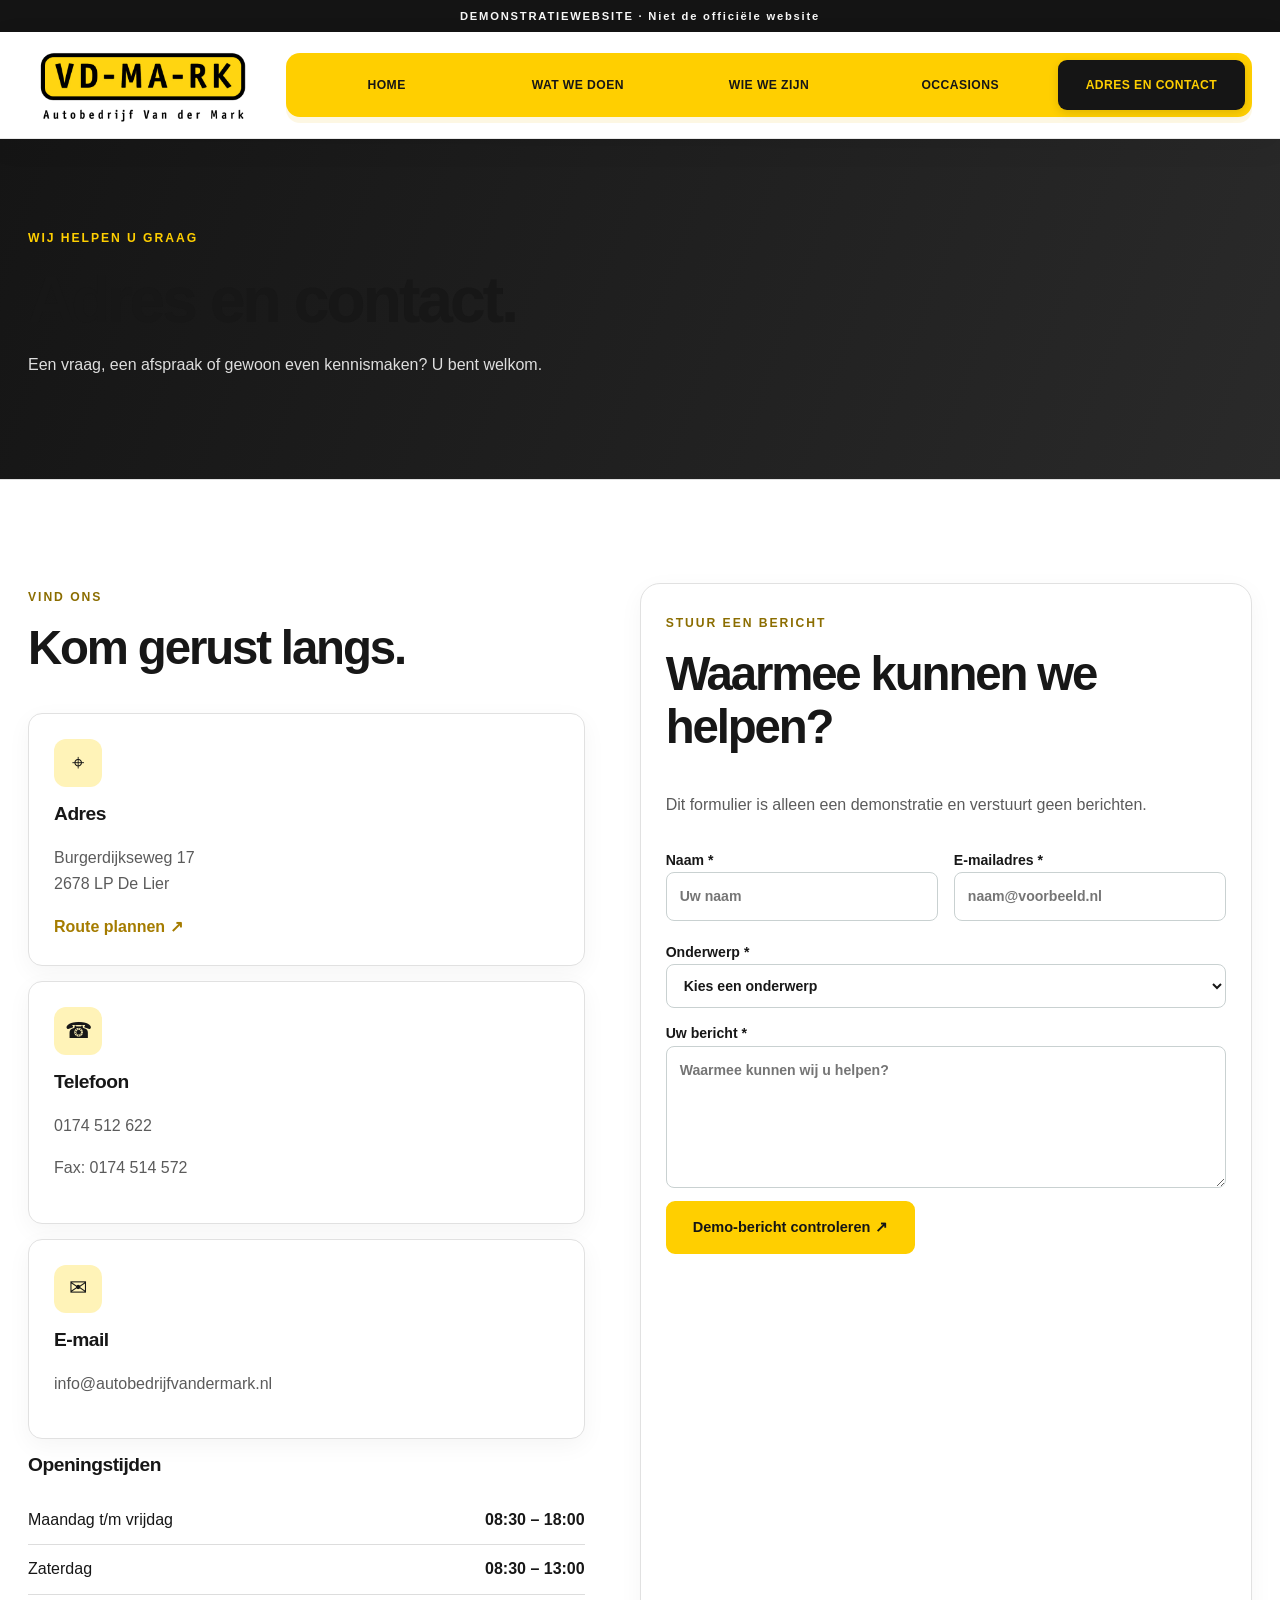
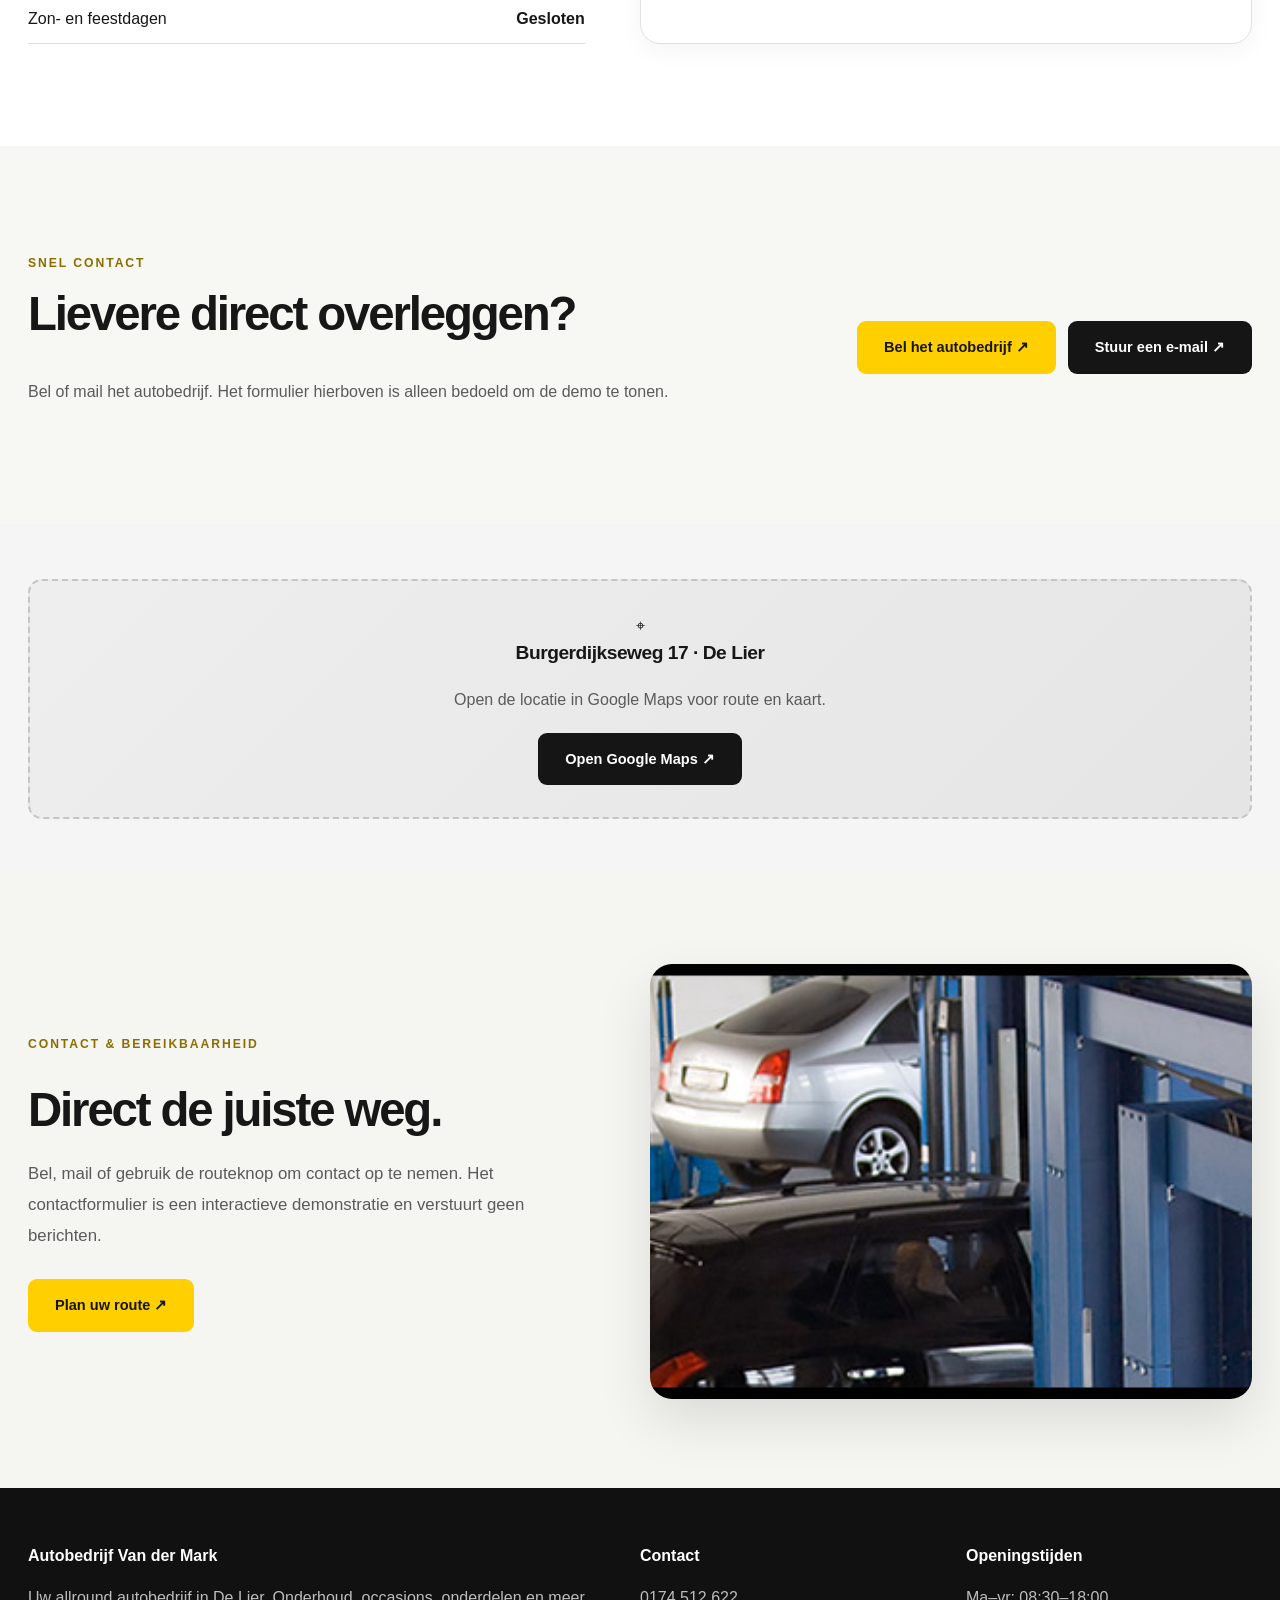
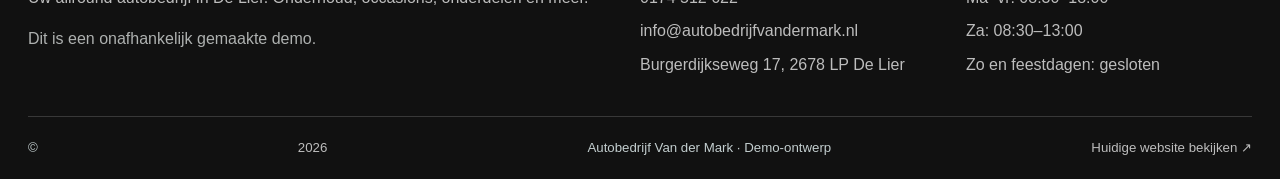
==== commit ddf0e267: "Apply refreshed navigation styles across all pages" ====
--- a/contact.html
+++ b/contact.html
@@ -1 +1 @@
-<!doctype html><html lang="nl"><head><meta charset="utf-8"><meta name="viewport" content="width=device-width,initial-scale=1"><meta name="description" content="Autobedrijf Van der Mark in De Lier: occasions, APK, onderhoud, auto-onderdelen en autodemontage. Demo-website."><title>Adres en contact | Autobedrijf Van der Mark – DEMO</title><link rel="icon" type="image/png" href="images/logo.png"><meta name="theme-color" content="#ffcf00"><meta property="og:type" content="website"><meta property="og:image" content="https://efe076.github.io/VD-MARK/images/logo.png"><link rel="stylesheet" href="css/style.css?v=20261028-3"><script src="js/main.js?v=20261028-3" defer></script></head><body><a class="skip-link" href="#main-content">Direct naar inhoud</a><div class="demo-strip">DEMONSTRATIEWEBSITE · Niet de officiële website</div><header class="site-header"><div class="container header-inner"><a href="index.html" class="brand" aria-label="Autobedrijf Van der Mark, naar home"><img class="brand-official-logo" src="images/logo.png" alt="VD-MA-RK — Autobedrijf Van der Mark" width="320" height="124"></a><button id="menu-toggle" class="menu-toggle" aria-controls="main-nav" aria-expanded="false" aria-label="Open navigatie"><span></span><span></span><span></span></button><nav id="main-nav" class="nav" aria-label="Hoofdnavigatie"><a href="index.html" class="">Home</a><a href="diensten.html" class="">Wat we doen</a><a href="over-ons.html" class="">Wie we zijn</a><a href="occasions.html" class="">Occasions</a><a href="contact.html" class="active">Adres en contact</a></nav></div></header><main id="main-content"><section class="page-hero"><div class="container"><span class="eyebrow light">WIJ HELPEN U GRAAG</span><h1>Adres en contact.</h1><p>Een vraag, een afspraak of gewoon even kennismaken? U bent welkom.</p></div></section><section class="section"><div class="container contact-grid"><div><span class="eyebrow">VIND ONS</span><h2>Kom gerust langs.</h2><div class="contact-detail"><span class="detail-icon">⌖</span><div><h3>Adres</h3><p>Burgerdijkseweg 17<br>2678 LP De Lier</p><a class="text-link" href="https://www.google.com/maps/search/?api=1&query=Burgerdijkseweg+17+2678+LP+De+Lier" target="_blank" rel="noopener noreferrer">Route plannen ↗</a></div></div><div class="contact-detail"><span class="detail-icon">☎</span><div><h3>Telefoon</h3><p><a href="tel:+31174512622">0174 512 622</a></p><p>Fax: 0174 514 572</p></div></div><div class="contact-detail"><span class="detail-icon">✉</span><div><h3>E-mail</h3><p><a href="mailto:info@autobedrijfvandermark.nl">info@autobedrijfvandermark.nl</a></p></div></div><div class="hours"><h3>Openingstijden</h3><div><span>Maandag t/m vrijdag</span><b>08:30 – 18:00</b></div><div><span>Zaterdag</span><b>08:30 – 13:00</b></div><div><span>Zon- en feestdagen</span><b>Gesloten</b></div></div></div><div class="form-panel"><span class="eyebrow">STUUR EEN BERICHT</span><h2>Waarmee kunnen we helpen?</h2><p>Dit formulier is alleen een demonstratie en verstuurt geen berichten.</p><form id="contact-form" novalidate><div class="form-row"><label>Naam *<input name="name" autocomplete="name" required minlength="2" placeholder="Uw naam"></label><label>E-mailadres *<input type="email" name="email" autocomplete="email" required placeholder="naam@voorbeeld.nl"></label></div><label>Onderwerp *<select name="subject" required><option value="">Kies een onderwerp</option><option>APK en onderhoud</option><option>Occasions</option><option>Onderdelen</option><option>Overig</option></select></label><label>Uw bericht *<textarea name="message" rows="5" required minlength="10" placeholder="Waarmee kunnen wij u helpen?"></textarea></label><button type="submit" class="btn btn-primary">Demo-bericht controleren ↗</button><p id="form-status" class="form-status" role="status" aria-live="polite"></p></form></div></div></section><section class="section section-muted"><div class="container contact-next"><div><span class="eyebrow">SNEL CONTACT</span><h2>Lievere direct overleggen?</h2><p>Bel of mail het autobedrijf. Het formulier hierboven is alleen bedoeld om de demo te tonen.</p></div><div class="actions"><a class="btn btn-primary" href="tel:+31174512622">Bel het autobedrijf ↗</a><a class="btn btn-dark" href="mailto:info@autobedrijfvandermark.nl">Stuur een e-mail ↗</a></div></div></section><section class="map-section"><div class="container"><div class="map-placeholder"><span>⌖</span><h3>Burgerdijkseweg 17 · De Lier</h3><p>Open de locatie in Google Maps voor route en kaart.</p><a class="btn btn-dark" href="https://www.google.com/maps/search/?api=1&query=Burgerdijkseweg+17+2678+LP+De+Lier" target="_blank" rel="noopener noreferrer">Open Google Maps ↗</a></div></div></section><section class="premium-feature"><div class="container premium-feature-grid"><div><span class="eyebrow">CONTACT & BEREIKBAARHEID</span><h2>Direct de juiste weg.</h2><p>Bel, mail of gebruik de routeknop om contact op te nemen. Het contactformulier is een interactieve demonstratie en verstuurt geen berichten.</p><a class="btn btn-primary" href="https://www.google.com/maps/search/?api=1&amp;query=Burgerdijkseweg+17+2678+LP+De+Lier" target="_blank" rel="noopener noreferrer">Plan uw route ↗</a></div><img src="images/Image3.png" alt="Werkplaats van Autobedrijf Van der Mark" loading="lazy"></div></section></main><footer class="footer"><div class="container footer-grid"><div><strong>Autobedrijf Van der Mark</strong><p>Uw allround autobedrijf in De Lier. Onderhoud, occasions, onderdelen en meer.</p><span class="muted">Dit is een onafhankelijk gemaakte demo.</span></div><div><strong>Contact</strong><a href="tel:+31174512622">0174 512 622</a><a href="mailto:info@autobedrijfvandermark.nl">info@autobedrijfvandermark.nl</a><span>Burgerdijkseweg 17, 2678 LP De Lier</span></div><div><strong>Openingstijden</strong><span>Ma–vr: 08:30–18:00</span><span>Za: 08:30–13:00</span><span>Zo en feestdagen: gesloten</span></div></div><div class="container footer-bottom">© <span id="year"></span> Autobedrijf Van der Mark · Demo-ontwerp <a href="https://www.autobedrijfvandermark.nl/" target="_blank" rel="noopener noreferrer">Huidige website bekijken ↗</a></div></footer></body></html>+<!doctype html><html lang="nl"><head><meta charset="utf-8"><meta name="viewport" content="width=device-width,initial-scale=1"><meta name="description" content="Autobedrijf Van der Mark in De Lier: occasions, APK, onderhoud, auto-onderdelen en autodemontage. Demo-website."><title>Adres en contact | Autobedrijf Van der Mark – DEMO</title><link rel="icon" type="image/png" href="images/logo.png"><meta name="theme-color" content="#ffcf00"><meta property="og:type" content="website"><meta property="og:image" content="https://efe076.github.io/VD-MARK/images/logo.png"><link rel="stylesheet" href="css/style.css?v=20261028-5"><script src="js/main.js?v=20261028-3" defer></script></head><body><a class="skip-link" href="#main-content">Direct naar inhoud</a><div class="demo-strip">DEMONSTRATIEWEBSITE · Niet de officiële website</div><header class="site-header"><div class="container header-inner"><a href="index.html" class="brand" aria-label="Autobedrijf Van der Mark, naar home"><img class="brand-official-logo" src="images/logo.png" alt="VD-MA-RK — Autobedrijf Van der Mark" width="320" height="124"></a><button id="menu-toggle" class="menu-toggle" aria-controls="main-nav" aria-expanded="false" aria-label="Open navigatie"><span></span><span></span><span></span></button><nav id="main-nav" class="nav" aria-label="Hoofdnavigatie"><a href="index.html" class="">Home</a><a href="diensten.html" class="">Wat we doen</a><a href="over-ons.html" class="">Wie we zijn</a><a href="occasions.html" class="">Occasions</a><a href="contact.html" class="active">Adres en contact</a></nav></div></header><main id="main-content"><section class="page-hero"><div class="container"><span class="eyebrow light">WIJ HELPEN U GRAAG</span><h1>Adres en contact.</h1><p>Een vraag, een afspraak of gewoon even kennismaken? U bent welkom.</p></div></section><section class="section"><div class="container contact-grid"><div><span class="eyebrow">VIND ONS</span><h2>Kom gerust langs.</h2><div class="contact-detail"><span class="detail-icon">⌖</span><div><h3>Adres</h3><p>Burgerdijkseweg 17<br>2678 LP De Lier</p><a class="text-link" href="https://www.google.com/maps/search/?api=1&query=Burgerdijkseweg+17+2678+LP+De+Lier" target="_blank" rel="noopener noreferrer">Route plannen ↗</a></div></div><div class="contact-detail"><span class="detail-icon">☎</span><div><h3>Telefoon</h3><p><a href="tel:+31174512622">0174 512 622</a></p><p>Fax: 0174 514 572</p></div></div><div class="contact-detail"><span class="detail-icon">✉</span><div><h3>E-mail</h3><p><a href="mailto:info@autobedrijfvandermark.nl">info@autobedrijfvandermark.nl</a></p></div></div><div class="hours"><h3>Openingstijden</h3><div><span>Maandag t/m vrijdag</span><b>08:30 – 18:00</b></div><div><span>Zaterdag</span><b>08:30 – 13:00</b></div><div><span>Zon- en feestdagen</span><b>Gesloten</b></div></div></div><div class="form-panel"><span class="eyebrow">STUUR EEN BERICHT</span><h2>Waarmee kunnen we helpen?</h2><p>Dit formulier is alleen een demonstratie en verstuurt geen berichten.</p><form id="contact-form" novalidate><div class="form-row"><label>Naam *<input name="name" autocomplete="name" required minlength="2" placeholder="Uw naam"></label><label>E-mailadres *<input type="email" name="email" autocomplete="email" required placeholder="naam@voorbeeld.nl"></label></div><label>Onderwerp *<select name="subject" required><option value="">Kies een onderwerp</option><option>APK en onderhoud</option><option>Occasions</option><option>Onderdelen</option><option>Overig</option></select></label><label>Uw bericht *<textarea name="message" rows="5" required minlength="10" placeholder="Waarmee kunnen wij u helpen?"></textarea></label><button type="submit" class="btn btn-primary">Demo-bericht controleren ↗</button><p id="form-status" class="form-status" role="status" aria-live="polite"></p></form></div></div></section><section class="section section-muted"><div class="container contact-next"><div><span class="eyebrow">SNEL CONTACT</span><h2>Lievere direct overleggen?</h2><p>Bel of mail het autobedrijf. Het formulier hierboven is alleen bedoeld om de demo te tonen.</p></div><div class="actions"><a class="btn btn-primary" href="tel:+31174512622">Bel het autobedrijf ↗</a><a class="btn btn-dark" href="mailto:info@autobedrijfvandermark.nl">Stuur een e-mail ↗</a></div></div></section><section class="map-section"><div class="container"><div class="map-placeholder"><span>⌖</span><h3>Burgerdijkseweg 17 · De Lier</h3><p>Open de locatie in Google Maps voor route en kaart.</p><a class="btn btn-dark" href="https://www.google.com/maps/search/?api=1&query=Burgerdijkseweg+17+2678+LP+De+Lier" target="_blank" rel="noopener noreferrer">Open Google Maps ↗</a></div></div></section><section class="premium-feature"><div class="container premium-feature-grid"><div><span class="eyebrow">CONTACT & BEREIKBAARHEID</span><h2>Direct de juiste weg.</h2><p>Bel, mail of gebruik de routeknop om contact op te nemen. Het contactformulier is een interactieve demonstratie en verstuurt geen berichten.</p><a class="btn btn-primary" href="https://www.google.com/maps/search/?api=1&amp;query=Burgerdijkseweg+17+2678+LP+De+Lier" target="_blank" rel="noopener noreferrer">Plan uw route ↗</a></div><img src="images/Image3.png" alt="Werkplaats van Autobedrijf Van der Mark" loading="lazy"></div></section></main><footer class="footer"><div class="container footer-grid"><div><strong>Autobedrijf Van der Mark</strong><p>Uw allround autobedrijf in De Lier. Onderhoud, occasions, onderdelen en meer.</p><span class="muted">Dit is een onafhankelijk gemaakte demo.</span></div><div><strong>Contact</strong><a href="tel:+31174512622">0174 512 622</a><a href="mailto:info@autobedrijfvandermark.nl">info@autobedrijfvandermark.nl</a><span>Burgerdijkseweg 17, 2678 LP De Lier</span></div><div><strong>Openingstijden</strong><span>Ma–vr: 08:30–18:00</span><span>Za: 08:30–13:00</span><span>Zo en feestdagen: gesloten</span></div></div><div class="container footer-bottom">© <span id="year"></span> Autobedrijf Van der Mark · Demo-ontwerp <a href="https://www.autobedrijfvandermark.nl/" target="_blank" rel="noopener noreferrer">Huidige website bekijken ↗</a></div></footer></body></html>
--- a/css/style.css
+++ b/css/style.css
@@ -1253,3 +1253,81 @@
 @media(prefers-reduced-motion:reduce){*,*:before,*:after{scroll-behavior:auto!important;transition:none!important;animation:none!important}}
 
 .inventory-actions{display:flex;align-items:center;justify-content:space-between;gap:15px;margin:0 0 15px;color:#606060;font-size:.9rem}.reset-filters{border:1px solid #d4d4d4;border-radius:9px;background:#fff;color:#191919;padding:10px 16px;font:inherit;font-weight:800;cursor:pointer}.reset-filters:hover{background:#ffcf00;border-color:#ffcf00}@media(max-width:680px){.inventory-actions{align-items:flex-start;flex-direction:column}}
+
+
+/* Homepage v4: compacte dealer-presentatie, geïnspireerd door informatiearchitectuur */
+.v3-hero{background:#171717;color:#fff;overflow:hidden}
+.v3-hero-grid{display:grid;grid-template-columns:minmax(0,1fr) minmax(0,1.03fr);gap:clamp(30px,5vw,80px);align-items:center;min-height:490px;padding-block:55px}
+.v3-kicker{display:inline-flex;align-items:center;gap:9px;color:#ffcf00;font-size:.73rem;font-weight:850;letter-spacing:.14em}
+.v3-dot{width:8px;height:8px;border-radius:50%;background:#ffcf00}
+.v3-hero h1{font-size:clamp(3rem,5vw,5.15rem);letter-spacing:-.065em;line-height:1.06;color:#fff;margin:18px 0 20px}
+.v3-hero h1 span{color:#ffcf00}
+.v3-hero-copy>p{color:#c9c9c9;font-size:1.04rem;line-height:1.8;max-width:520px}
+.v3-actions{display:flex;align-items:center;gap:25px;flex-wrap:wrap;margin:27px 0}
+.v3-text-button{color:#fff!important;font-weight:800;text-decoration:none;white-space:nowrap}
+.v3-text-button span{color:#ffcf00}
+.v3-hero-links{display:flex;gap:12px 24px;flex-wrap:wrap;margin-top:37px;border-top:1px solid #444;padding-top:21px}
+.v3-hero-links a{color:#ddd;text-decoration:none;font-size:.77rem;font-weight:700}
+.v3-hero-links a:hover{color:#ffcf00}
+.v3-hero-image{height:390px;position:relative;overflow:hidden;border-radius:18px}
+.v3-hero-image>img{width:100%;height:100%;object-fit:cover}
+.v3-image-caption{position:absolute;bottom:18px;left:18px;background:#ffcf00;color:#161616;padding:13px 20px;border-radius:8px;display:flex;flex-direction:column;line-height:1.4;box-shadow:0 10px 24px #0003}
+.v3-image-caption span{font-size:.6rem;letter-spacing:.13em;font-weight:900}
+.v3-image-caption strong{font-size:1.06rem}
+.v3-shortcuts{background:#ffcf00;padding:0}
+.v3-shortcut-grid{display:grid;grid-template-columns:repeat(4,minmax(0,1fr))}
+.v3-shortcut-grid>a{display:flex;align-items:center;gap:12px;padding:21px 15px;text-decoration:none;color:#151515;border-right:1px solid #15151524;min-width:0;transition:background .18s}
+.v3-shortcut-grid>a:first-child{border-left:1px solid #15151524}
+.v3-shortcut-grid>a:hover{background:#f0c100}
+.v3-shortcut-icon{font-size:.78rem;font-weight:900;border:2px solid #171717;border-radius:50%;width:36px;height:36px;display:grid;place-items:center;flex:0 0 36px}
+.v3-shortcut-grid>a>div{display:flex;flex-direction:column;min-width:0}
+.v3-shortcut-grid strong{font-size:.87rem;line-height:1.35}
+.v3-shortcut-grid small{font-size:.68rem;color:#383838;line-height:1.5}
+.v3-shortcut-grid b{margin-left:auto;font-size:1.2rem}
+.v3-showcase{padding:74px 0 68px;background:#fff}
+.v3-section-heading{display:flex;align-items:end;justify-content:space-between;gap:20px;margin-bottom:26px}
+.v3-section-heading h2{margin:8px 0 6px}
+.v3-section-heading p{margin:0}
+.v3-link{font-weight:800;color:#111;text-decoration:none;border-bottom:2px solid #ffcf00;white-space:nowrap;padding-bottom:4px}
+.v3-car-grid{display:grid;grid-template-columns:repeat(3,minmax(0,1fr));gap:20px}
+.v3-car-card{display:block;text-decoration:none;color:#161616;background:#fff;border:1px solid #e7e7e7;border-radius:16px;overflow:hidden;transition:transform .2s,box-shadow .2s}
+.v3-car-card:hover{transform:translateY(-4px);box-shadow:0 15px 40px #00000015}
+.v3-car-photo{height:205px;position:relative;overflow:hidden;background:#eee}
+.v3-car-photo img{height:100%;width:100%;object-fit:cover;transition:transform .3s}
+.v3-car-card:hover img{transform:scale(1.04)}
+.v3-car-photo span{position:absolute;top:13px;left:13px;background:#ffcf00;padding:5px 9px;font-size:.63rem;font-weight:900;letter-spacing:.08em;border-radius:4px}
+.v3-car-body{display:flex;flex-direction:column;gap:7px;padding:19px 21px}
+.v3-car-body small{font-weight:850;font-size:.68rem;letter-spacing:.1em;color:#8b6d00}
+.v3-car-body strong{font-size:1.15rem;line-height:1.35}
+.v3-car-body>span{display:flex;justify-content:space-between;gap:10px;border-top:1px solid #eee;padding-top:12px;margin-top:9px;color:#555;font-size:.83rem}
+.v3-car-body b{color:#121212}
+.v3-disclaimer{font-size:.72rem;color:#777;margin:14px 0 0}
+.v3-about{background:#f6f6f3;padding:65px 0}
+.v3-about-grid{display:grid;grid-template-columns:1fr 1fr;gap:clamp(30px,6vw,85px);align-items:center}
+.v3-about-images{display:grid;grid-template-columns:1.15fr .85fr;gap:12px;height:315px}
+.v3-about-images img{width:100%;height:100%;object-fit:cover;border-radius:13px;min-width:0}
+.v3-about-grid h2{margin:10px 0 17px}
+.v3-about-grid p{line-height:1.75}
+.v3-about-points{display:flex;gap:9px 22px;flex-wrap:wrap;margin:20px 0 24px;font-size:.82rem;font-weight:750}
+.v3-bottom-cta{background:#1b1b1b;padding:42px 0}
+.v3-bottom-cta-grid{display:flex;align-items:center;justify-content:space-between;gap:28px}
+.v3-bottom-cta h2{color:#fff;font-size:clamp(1.8rem,3vw,2.7rem);margin:5px 0}
+.v3-bottom-cta p{color:#c8c8c8;margin:0}
+.v3-bottom-cta .eyebrow{color:#ffcf00}
+.v3-bottom-buttons{display:flex;gap:12px;flex-wrap:wrap}
+@media(max-width:1000px){.v3-shortcut-grid{grid-template-columns:repeat(2,minmax(0,1fr))}.v3-shortcut-grid>a{border-bottom:1px solid #15151524}.v3-hero-grid{gap:30px}.v3-hero-image{height:330px}}
+@media(max-width:760px){.v3-hero-grid,.v3-about-grid{grid-template-columns:1fr}.v3-hero-grid{padding-block:45px}.v3-hero-image{height:290px}.v3-car-grid{grid-template-columns:1fr 1fr}.v3-about-images{height:260px}.v3-bottom-cta-grid{align-items:flex-start;flex-direction:column}.v3-section-heading{align-items:flex-start;flex-direction:column}}
+@media(max-width:540px){.v3-hero h1{font-size:clamp(2.65rem,11vw,4rem)}.v3-hero-image{height:240px}.v3-hero-links{margin-top:25px}.v3-shortcut-grid>a{padding:14px 8px;gap:7px}.v3-shortcut-icon{width:28px;height:28px;flex-basis:28px;font-size:.65rem}.v3-shortcut-grid strong{font-size:.72rem}.v3-shortcut-grid small{font-size:.61rem}.v3-shortcut-grid b{display:none}.v3-car-grid{grid-template-columns:1fr}.v3-car-photo{height:210px}.v3-showcase{padding:50px 0}.v3-about{padding:52px 0}.v3-about-images{height:210px}.v3-bottom-buttons{width:100%}.v3-bottom-buttons .btn{flex:1}}
+
+
+/* Header refresh v5: refined navigation, keep official logo untouched */
+.site-header{position:sticky;top:0;z-index:100;background:#fff!important;border-bottom:1px solid #e9e9e9;box-shadow:0 7px 26px rgba(0,0,0,.07)}
+.header-inner{min-height:106px;gap:28px}
+.site-header .nav{background:#ffcf00!important;border-radius:14px!important;min-height:64px!important;padding:7px!important;display:flex;align-items:center;justify-content:space-between;gap:4px;box-shadow:0 6px 0 #e7b9001c}
+.site-header .nav a{position:relative;display:inline-flex;align-items:center;justify-content:center;min-height:50px;flex:1;padding:10px 13px!important;border:0!important;border-radius:9px!important;color:#161616!important;font-size:.76rem!important;font-weight:850!important;letter-spacing:.035em;text-align:center;text-decoration:none;white-space:nowrap;transition:background .2s ease,color .2s ease,transform .2s ease}
+.site-header .nav a:after{content:none!important}
+.site-header .nav a:hover{background:#ffffffa6!important;opacity:1!important;transform:translateY(-1px)}
+.site-header .nav a.active{background:#151515!important;color:#ffcf00!important;box-shadow:0 3px 10px #00000020}
+.site-header .nav a:focus-visible{outline:3px solid #151515;outline-offset:2px}
+@media(max-width:1050px){.header-inner{gap:15px}.site-header .nav a{font-size:.68rem!important;padding-inline:8px!important;white-space:normal;line-height:1.25}}
+@media(max-width:680px){.site-header{position:sticky;top:0}.header-inner{min-height:78px}.site-header .nav{min-height:0!important;box-shadow:0 16px 30px #0000001c;border-radius:0 0 14px 14px!important;padding:10px!important;gap:5px}.site-header .nav a{justify-content:flex-start;min-height:46px;font-size:.87rem!important;padding:12px 15px!important}.site-header .nav a.active{background:#151515!important;color:#ffcf00!important}}
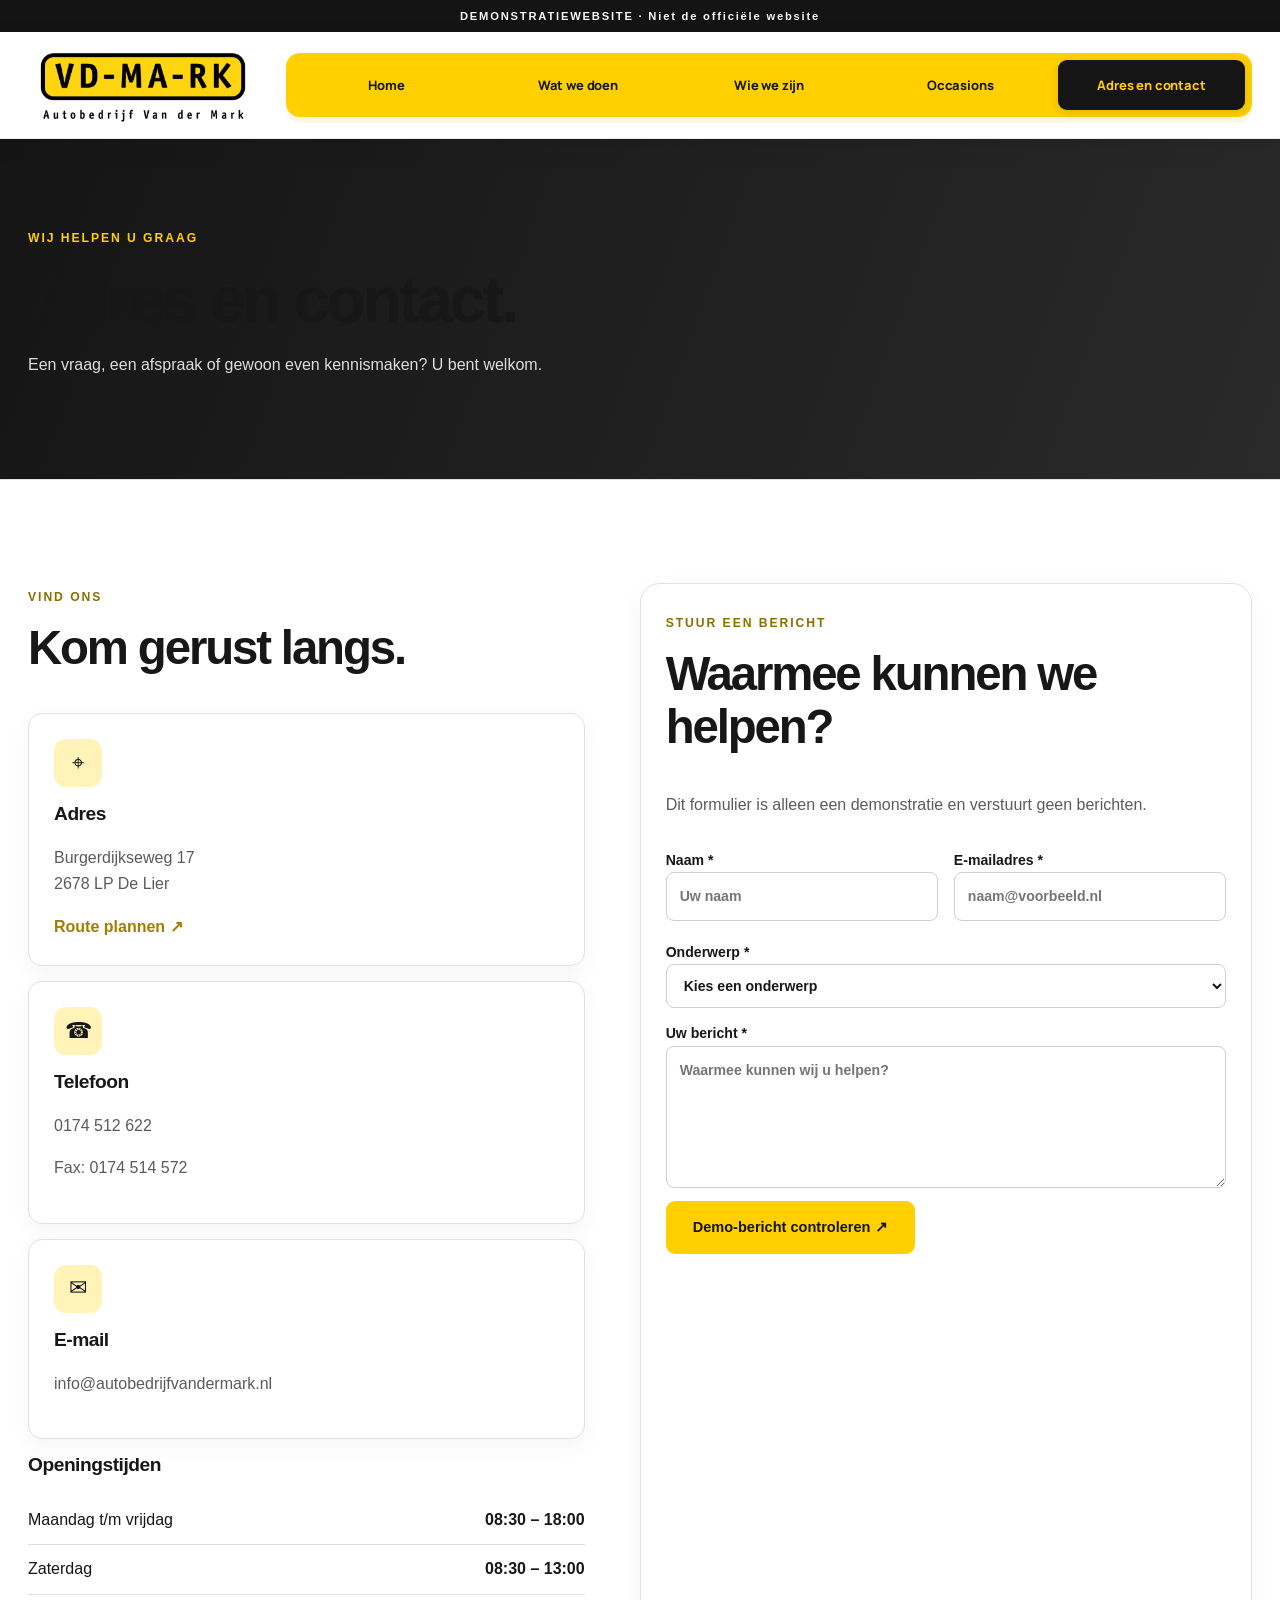
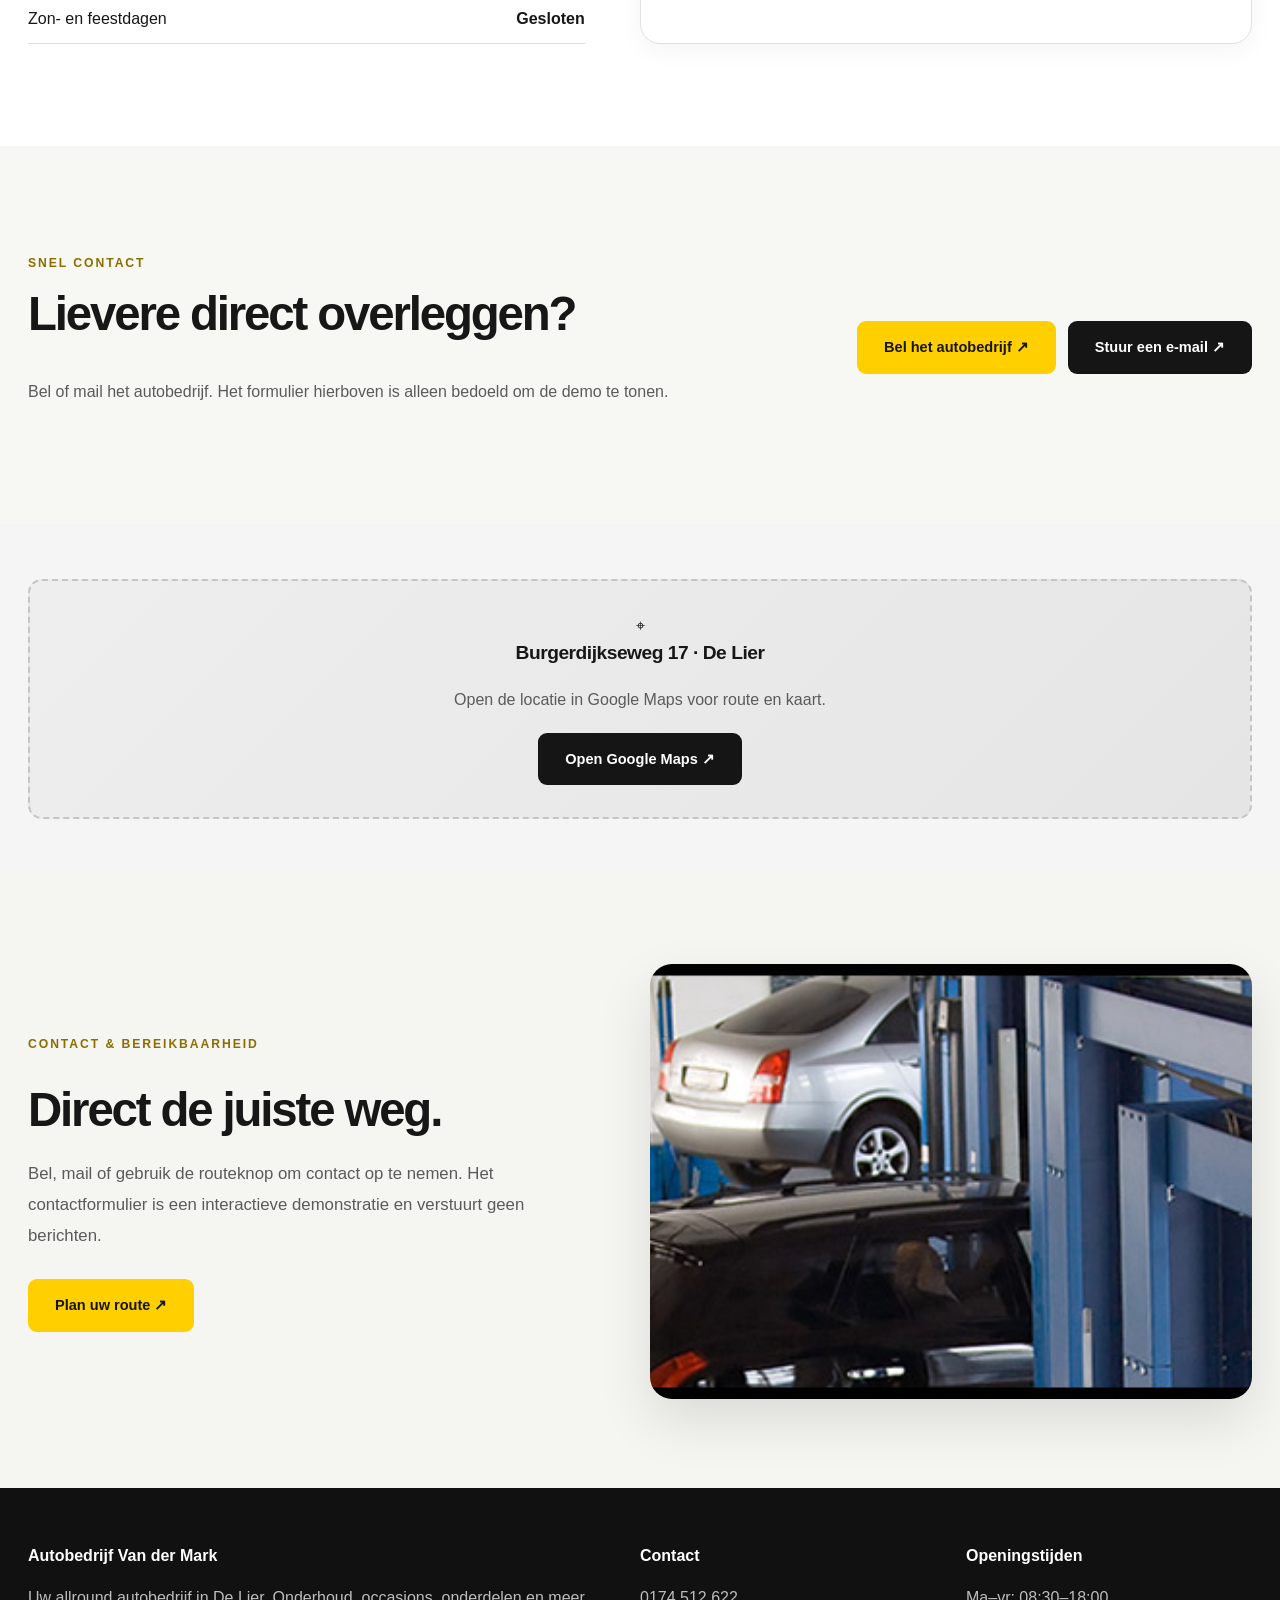
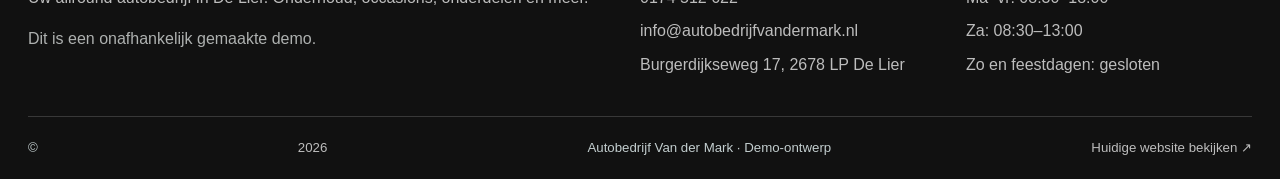
==== commit 6beb9fed: "Load Manrope navigation font on all pages" ====
--- a/contact.html
+++ b/contact.html
@@ -1 +1 @@
-<!doctype html><html lang="nl"><head><meta charset="utf-8"><meta name="viewport" content="width=device-width,initial-scale=1"><meta name="description" content="Autobedrijf Van der Mark in De Lier: occasions, APK, onderhoud, auto-onderdelen en autodemontage. Demo-website."><title>Adres en contact | Autobedrijf Van der Mark – DEMO</title><link rel="icon" type="image/png" href="images/logo.png"><meta name="theme-color" content="#ffcf00"><meta property="og:type" content="website"><meta property="og:image" content="https://efe076.github.io/VD-MARK/images/logo.png"><link rel="stylesheet" href="css/style.css?v=20261028-5"><script src="js/main.js?v=20261028-3" defer></script></head><body><a class="skip-link" href="#main-content">Direct naar inhoud</a><div class="demo-strip">DEMONSTRATIEWEBSITE · Niet de officiële website</div><header class="site-header"><div class="container header-inner"><a href="index.html" class="brand" aria-label="Autobedrijf Van der Mark, naar home"><img class="brand-official-logo" src="images/logo.png" alt="VD-MA-RK — Autobedrijf Van der Mark" width="320" height="124"></a><button id="menu-toggle" class="menu-toggle" aria-controls="main-nav" aria-expanded="false" aria-label="Open navigatie"><span></span><span></span><span></span></button><nav id="main-nav" class="nav" aria-label="Hoofdnavigatie"><a href="index.html" class="">Home</a><a href="diensten.html" class="">Wat we doen</a><a href="over-ons.html" class="">Wie we zijn</a><a href="occasions.html" class="">Occasions</a><a href="contact.html" class="active">Adres en contact</a></nav></div></header><main id="main-content"><section class="page-hero"><div class="container"><span class="eyebrow light">WIJ HELPEN U GRAAG</span><h1>Adres en contact.</h1><p>Een vraag, een afspraak of gewoon even kennismaken? U bent welkom.</p></div></section><section class="section"><div class="container contact-grid"><div><span class="eyebrow">VIND ONS</span><h2>Kom gerust langs.</h2><div class="contact-detail"><span class="detail-icon">⌖</span><div><h3>Adres</h3><p>Burgerdijkseweg 17<br>2678 LP De Lier</p><a class="text-link" href="https://www.google.com/maps/search/?api=1&query=Burgerdijkseweg+17+2678+LP+De+Lier" target="_blank" rel="noopener noreferrer">Route plannen ↗</a></div></div><div class="contact-detail"><span class="detail-icon">☎</span><div><h3>Telefoon</h3><p><a href="tel:+31174512622">0174 512 622</a></p><p>Fax: 0174 514 572</p></div></div><div class="contact-detail"><span class="detail-icon">✉</span><div><h3>E-mail</h3><p><a href="mailto:info@autobedrijfvandermark.nl">info@autobedrijfvandermark.nl</a></p></div></div><div class="hours"><h3>Openingstijden</h3><div><span>Maandag t/m vrijdag</span><b>08:30 – 18:00</b></div><div><span>Zaterdag</span><b>08:30 – 13:00</b></div><div><span>Zon- en feestdagen</span><b>Gesloten</b></div></div></div><div class="form-panel"><span class="eyebrow">STUUR EEN BERICHT</span><h2>Waarmee kunnen we helpen?</h2><p>Dit formulier is alleen een demonstratie en verstuurt geen berichten.</p><form id="contact-form" novalidate><div class="form-row"><label>Naam *<input name="name" autocomplete="name" required minlength="2" placeholder="Uw naam"></label><label>E-mailadres *<input type="email" name="email" autocomplete="email" required placeholder="naam@voorbeeld.nl"></label></div><label>Onderwerp *<select name="subject" required><option value="">Kies een onderwerp</option><option>APK en onderhoud</option><option>Occasions</option><option>Onderdelen</option><option>Overig</option></select></label><label>Uw bericht *<textarea name="message" rows="5" required minlength="10" placeholder="Waarmee kunnen wij u helpen?"></textarea></label><button type="submit" class="btn btn-primary">Demo-bericht controleren ↗</button><p id="form-status" class="form-status" role="status" aria-live="polite"></p></form></div></div></section><section class="section section-muted"><div class="container contact-next"><div><span class="eyebrow">SNEL CONTACT</span><h2>Lievere direct overleggen?</h2><p>Bel of mail het autobedrijf. Het formulier hierboven is alleen bedoeld om de demo te tonen.</p></div><div class="actions"><a class="btn btn-primary" href="tel:+31174512622">Bel het autobedrijf ↗</a><a class="btn btn-dark" href="mailto:info@autobedrijfvandermark.nl">Stuur een e-mail ↗</a></div></div></section><section class="map-section"><div class="container"><div class="map-placeholder"><span>⌖</span><h3>Burgerdijkseweg 17 · De Lier</h3><p>Open de locatie in Google Maps voor route en kaart.</p><a class="btn btn-dark" href="https://www.google.com/maps/search/?api=1&query=Burgerdijkseweg+17+2678+LP+De+Lier" target="_blank" rel="noopener noreferrer">Open Google Maps ↗</a></div></div></section><section class="premium-feature"><div class="container premium-feature-grid"><div><span class="eyebrow">CONTACT & BEREIKBAARHEID</span><h2>Direct de juiste weg.</h2><p>Bel, mail of gebruik de routeknop om contact op te nemen. Het contactformulier is een interactieve demonstratie en verstuurt geen berichten.</p><a class="btn btn-primary" href="https://www.google.com/maps/search/?api=1&amp;query=Burgerdijkseweg+17+2678+LP+De+Lier" target="_blank" rel="noopener noreferrer">Plan uw route ↗</a></div><img src="images/Image3.png" alt="Werkplaats van Autobedrijf Van der Mark" loading="lazy"></div></section></main><footer class="footer"><div class="container footer-grid"><div><strong>Autobedrijf Van der Mark</strong><p>Uw allround autobedrijf in De Lier. Onderhoud, occasions, onderdelen en meer.</p><span class="muted">Dit is een onafhankelijk gemaakte demo.</span></div><div><strong>Contact</strong><a href="tel:+31174512622">0174 512 622</a><a href="mailto:info@autobedrijfvandermark.nl">info@autobedrijfvandermark.nl</a><span>Burgerdijkseweg 17, 2678 LP De Lier</span></div><div><strong>Openingstijden</strong><span>Ma–vr: 08:30–18:00</span><span>Za: 08:30–13:00</span><span>Zo en feestdagen: gesloten</span></div></div><div class="container footer-bottom">© <span id="year"></span> Autobedrijf Van der Mark · Demo-ontwerp <a href="https://www.autobedrijfvandermark.nl/" target="_blank" rel="noopener noreferrer">Huidige website bekijken ↗</a></div></footer></body></html>+<!doctype html><html lang="nl"><head><meta charset="utf-8"><meta name="viewport" content="width=device-width,initial-scale=1"><meta name="description" content="Autobedrijf Van der Mark in De Lier: occasions, APK, onderhoud, auto-onderdelen en autodemontage. Demo-website."><title>Adres en contact | Autobedrijf Van der Mark – DEMO</title><link rel="icon" type="image/png" href="images/logo.png"><meta name="theme-color" content="#ffcf00"><meta property="og:type" content="website"><meta property="og:image" content="https://efe076.github.io/VD-MARK/images/logo.png"><link rel="preconnect" href="https://fonts.googleapis.com"><link rel="preconnect" href="https://fonts.gstatic.com" crossorigin><link href="https://fonts.googleapis.com/css2?family=Manrope:wght@500;600;700;800&display=swap" rel="stylesheet"><link rel="stylesheet" href="css/style.css?v=20261028-6"><script src="js/main.js?v=20261028-3" defer></script></head><body><a class="skip-link" href="#main-content">Direct naar inhoud</a><div class="demo-strip">DEMONSTRATIEWEBSITE · Niet de officiële website</div><header class="site-header"><div class="container header-inner"><a href="index.html" class="brand" aria-label="Autobedrijf Van der Mark, naar home"><img class="brand-official-logo" src="images/logo.png" alt="VD-MA-RK — Autobedrijf Van der Mark" width="320" height="124"></a><button id="menu-toggle" class="menu-toggle" aria-controls="main-nav" aria-expanded="false" aria-label="Open navigatie"><span></span><span></span><span></span></button><nav id="main-nav" class="nav" aria-label="Hoofdnavigatie"><a href="index.html" class="">Home</a><a href="diensten.html" class="">Wat we doen</a><a href="over-ons.html" class="">Wie we zijn</a><a href="occasions.html" class="">Occasions</a><a href="contact.html" class="active">Adres en contact</a></nav></div></header><main id="main-content"><section class="page-hero"><div class="container"><span class="eyebrow light">WIJ HELPEN U GRAAG</span><h1>Adres en contact.</h1><p>Een vraag, een afspraak of gewoon even kennismaken? U bent welkom.</p></div></section><section class="section"><div class="container contact-grid"><div><span class="eyebrow">VIND ONS</span><h2>Kom gerust langs.</h2><div class="contact-detail"><span class="detail-icon">⌖</span><div><h3>Adres</h3><p>Burgerdijkseweg 17<br>2678 LP De Lier</p><a class="text-link" href="https://www.google.com/maps/search/?api=1&query=Burgerdijkseweg+17+2678+LP+De+Lier" target="_blank" rel="noopener noreferrer">Route plannen ↗</a></div></div><div class="contact-detail"><span class="detail-icon">☎</span><div><h3>Telefoon</h3><p><a href="tel:+31174512622">0174 512 622</a></p><p>Fax: 0174 514 572</p></div></div><div class="contact-detail"><span class="detail-icon">✉</span><div><h3>E-mail</h3><p><a href="mailto:info@autobedrijfvandermark.nl">info@autobedrijfvandermark.nl</a></p></div></div><div class="hours"><h3>Openingstijden</h3><div><span>Maandag t/m vrijdag</span><b>08:30 – 18:00</b></div><div><span>Zaterdag</span><b>08:30 – 13:00</b></div><div><span>Zon- en feestdagen</span><b>Gesloten</b></div></div></div><div class="form-panel"><span class="eyebrow">STUUR EEN BERICHT</span><h2>Waarmee kunnen we helpen?</h2><p>Dit formulier is alleen een demonstratie en verstuurt geen berichten.</p><form id="contact-form" novalidate><div class="form-row"><label>Naam *<input name="name" autocomplete="name" required minlength="2" placeholder="Uw naam"></label><label>E-mailadres *<input type="email" name="email" autocomplete="email" required placeholder="naam@voorbeeld.nl"></label></div><label>Onderwerp *<select name="subject" required><option value="">Kies een onderwerp</option><option>APK en onderhoud</option><option>Occasions</option><option>Onderdelen</option><option>Overig</option></select></label><label>Uw bericht *<textarea name="message" rows="5" required minlength="10" placeholder="Waarmee kunnen wij u helpen?"></textarea></label><button type="submit" class="btn btn-primary">Demo-bericht controleren ↗</button><p id="form-status" class="form-status" role="status" aria-live="polite"></p></form></div></div></section><section class="section section-muted"><div class="container contact-next"><div><span class="eyebrow">SNEL CONTACT</span><h2>Lievere direct overleggen?</h2><p>Bel of mail het autobedrijf. Het formulier hierboven is alleen bedoeld om de demo te tonen.</p></div><div class="actions"><a class="btn btn-primary" href="tel:+31174512622">Bel het autobedrijf ↗</a><a class="btn btn-dark" href="mailto:info@autobedrijfvandermark.nl">Stuur een e-mail ↗</a></div></div></section><section class="map-section"><div class="container"><div class="map-placeholder"><span>⌖</span><h3>Burgerdijkseweg 17 · De Lier</h3><p>Open de locatie in Google Maps voor route en kaart.</p><a class="btn btn-dark" href="https://www.google.com/maps/search/?api=1&query=Burgerdijkseweg+17+2678+LP+De+Lier" target="_blank" rel="noopener noreferrer">Open Google Maps ↗</a></div></div></section><section class="premium-feature"><div class="container premium-feature-grid"><div><span class="eyebrow">CONTACT & BEREIKBAARHEID</span><h2>Direct de juiste weg.</h2><p>Bel, mail of gebruik de routeknop om contact op te nemen. Het contactformulier is een interactieve demonstratie en verstuurt geen berichten.</p><a class="btn btn-primary" href="https://www.google.com/maps/search/?api=1&amp;query=Burgerdijkseweg+17+2678+LP+De+Lier" target="_blank" rel="noopener noreferrer">Plan uw route ↗</a></div><img src="images/Image3.png" alt="Werkplaats van Autobedrijf Van der Mark" loading="lazy"></div></section></main><footer class="footer"><div class="container footer-grid"><div><strong>Autobedrijf Van der Mark</strong><p>Uw allround autobedrijf in De Lier. Onderhoud, occasions, onderdelen en meer.</p><span class="muted">Dit is een onafhankelijk gemaakte demo.</span></div><div><strong>Contact</strong><a href="tel:+31174512622">0174 512 622</a><a href="mailto:info@autobedrijfvandermark.nl">info@autobedrijfvandermark.nl</a><span>Burgerdijkseweg 17, 2678 LP De Lier</span></div><div><strong>Openingstijden</strong><span>Ma–vr: 08:30–18:00</span><span>Za: 08:30–13:00</span><span>Zo en feestdagen: gesloten</span></div></div><div class="container footer-bottom">© <span id="year"></span> Autobedrijf Van der Mark · Demo-ontwerp <a href="https://www.autobedrijfvandermark.nl/" target="_blank" rel="noopener noreferrer">Huidige website bekijken ↗</a></div></footer></body></html>
--- a/css/style.css
+++ b/css/style.css
@@ -1331,3 +1331,16 @@
 .site-header .nav a:focus-visible{outline:3px solid #151515;outline-offset:2px}
 @media(max-width:1050px){.header-inner{gap:15px}.site-header .nav a{font-size:.68rem!important;padding-inline:8px!important;white-space:normal;line-height:1.25}}
 @media(max-width:680px){.site-header{position:sticky;top:0}.header-inner{min-height:78px}.site-header .nav{min-height:0!important;box-shadow:0 16px 30px #0000001c;border-radius:0 0 14px 14px!important;padding:10px!important;gap:5px}.site-header .nav a{justify-content:flex-start;min-height:46px;font-size:.87rem!important;padding:12px 15px!important}.site-header .nav a.active{background:#151515!important;color:#ffcf00!important}}
+
+
+/* Navbar typography refinement: Manrope for clean automotive UI */
+.site-header .nav a{
+ font-family:"Manrope","Segoe UI",Arial,sans-serif!important;
+ font-size:.81rem!important;
+ font-weight:750!important;
+ letter-spacing:-.012em!important;
+ text-transform:none!important;
+ line-height:1.2!important;
+}
+@media(max-width:1050px){.site-header .nav a{font-size:.75rem!important;letter-spacing:-.018em!important}}
+@media(max-width:680px){.site-header .nav a{font-size:.94rem!important;font-weight:750!important}}
